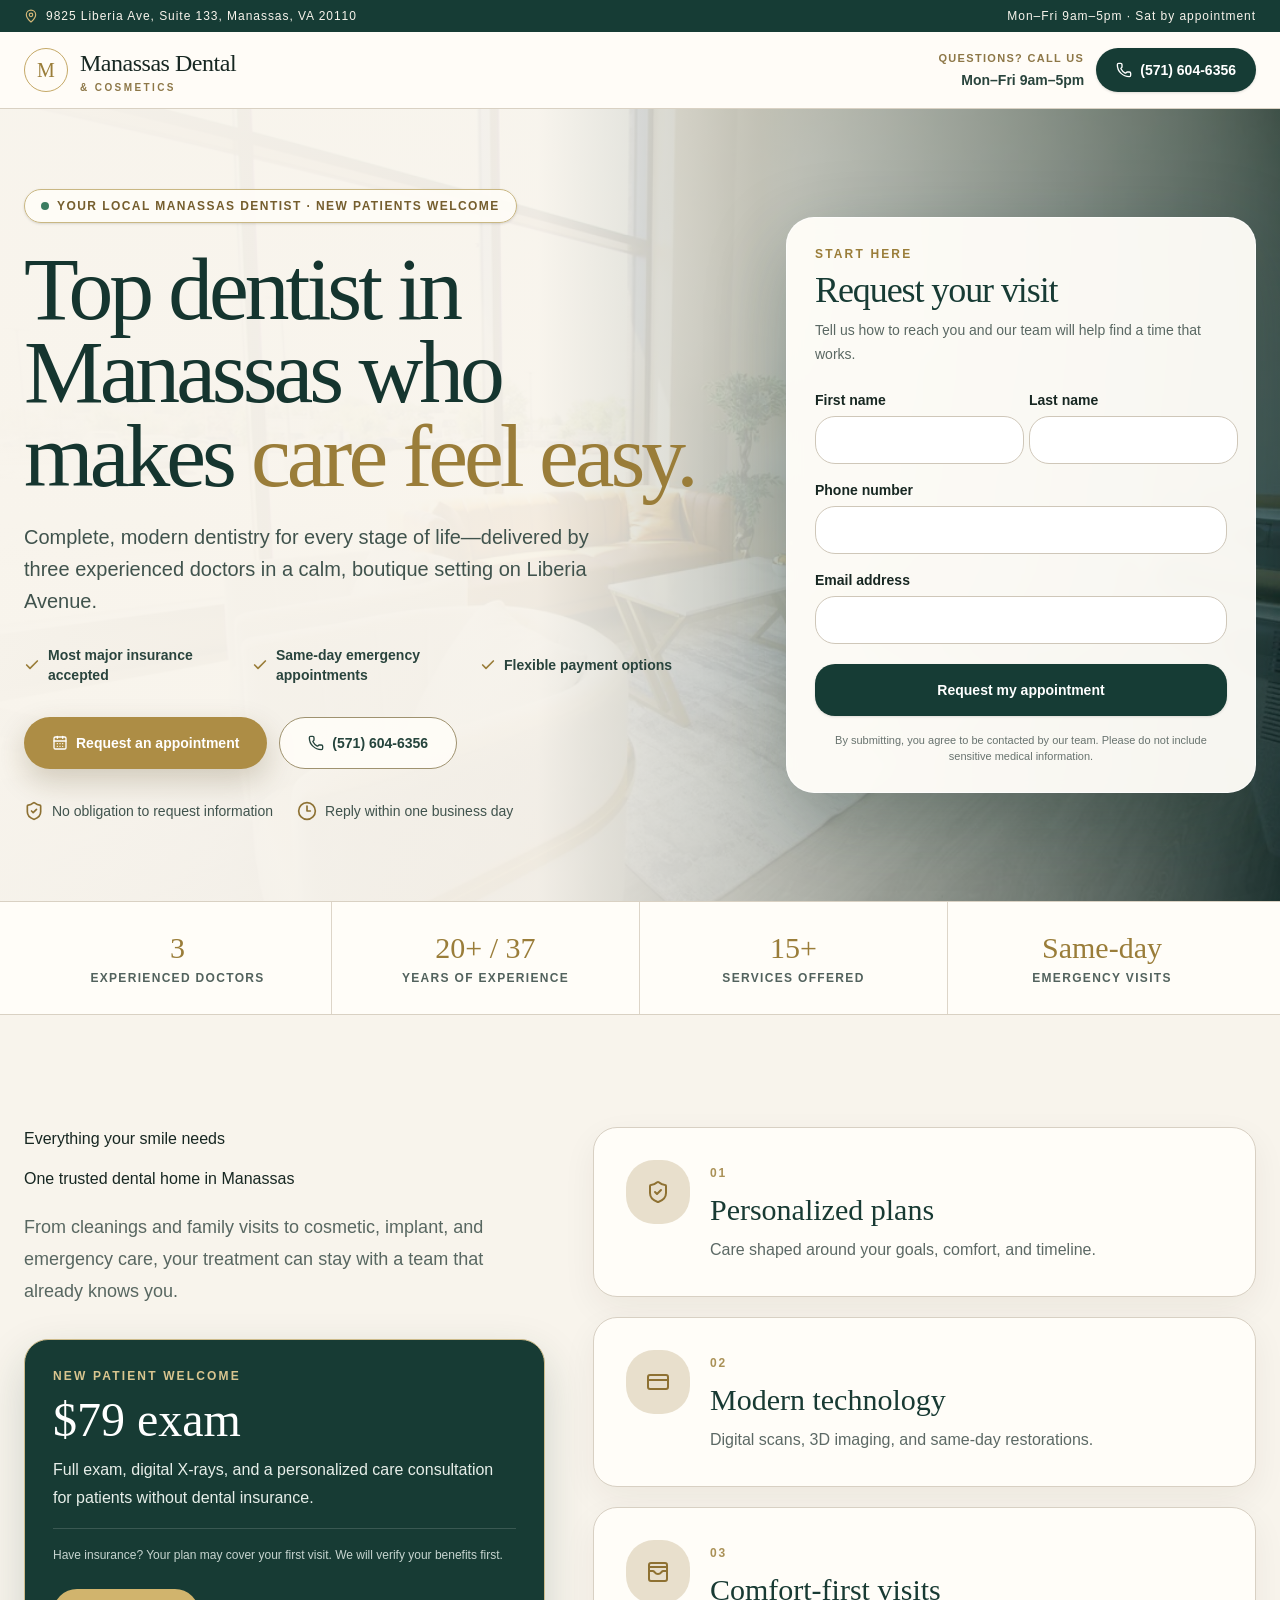
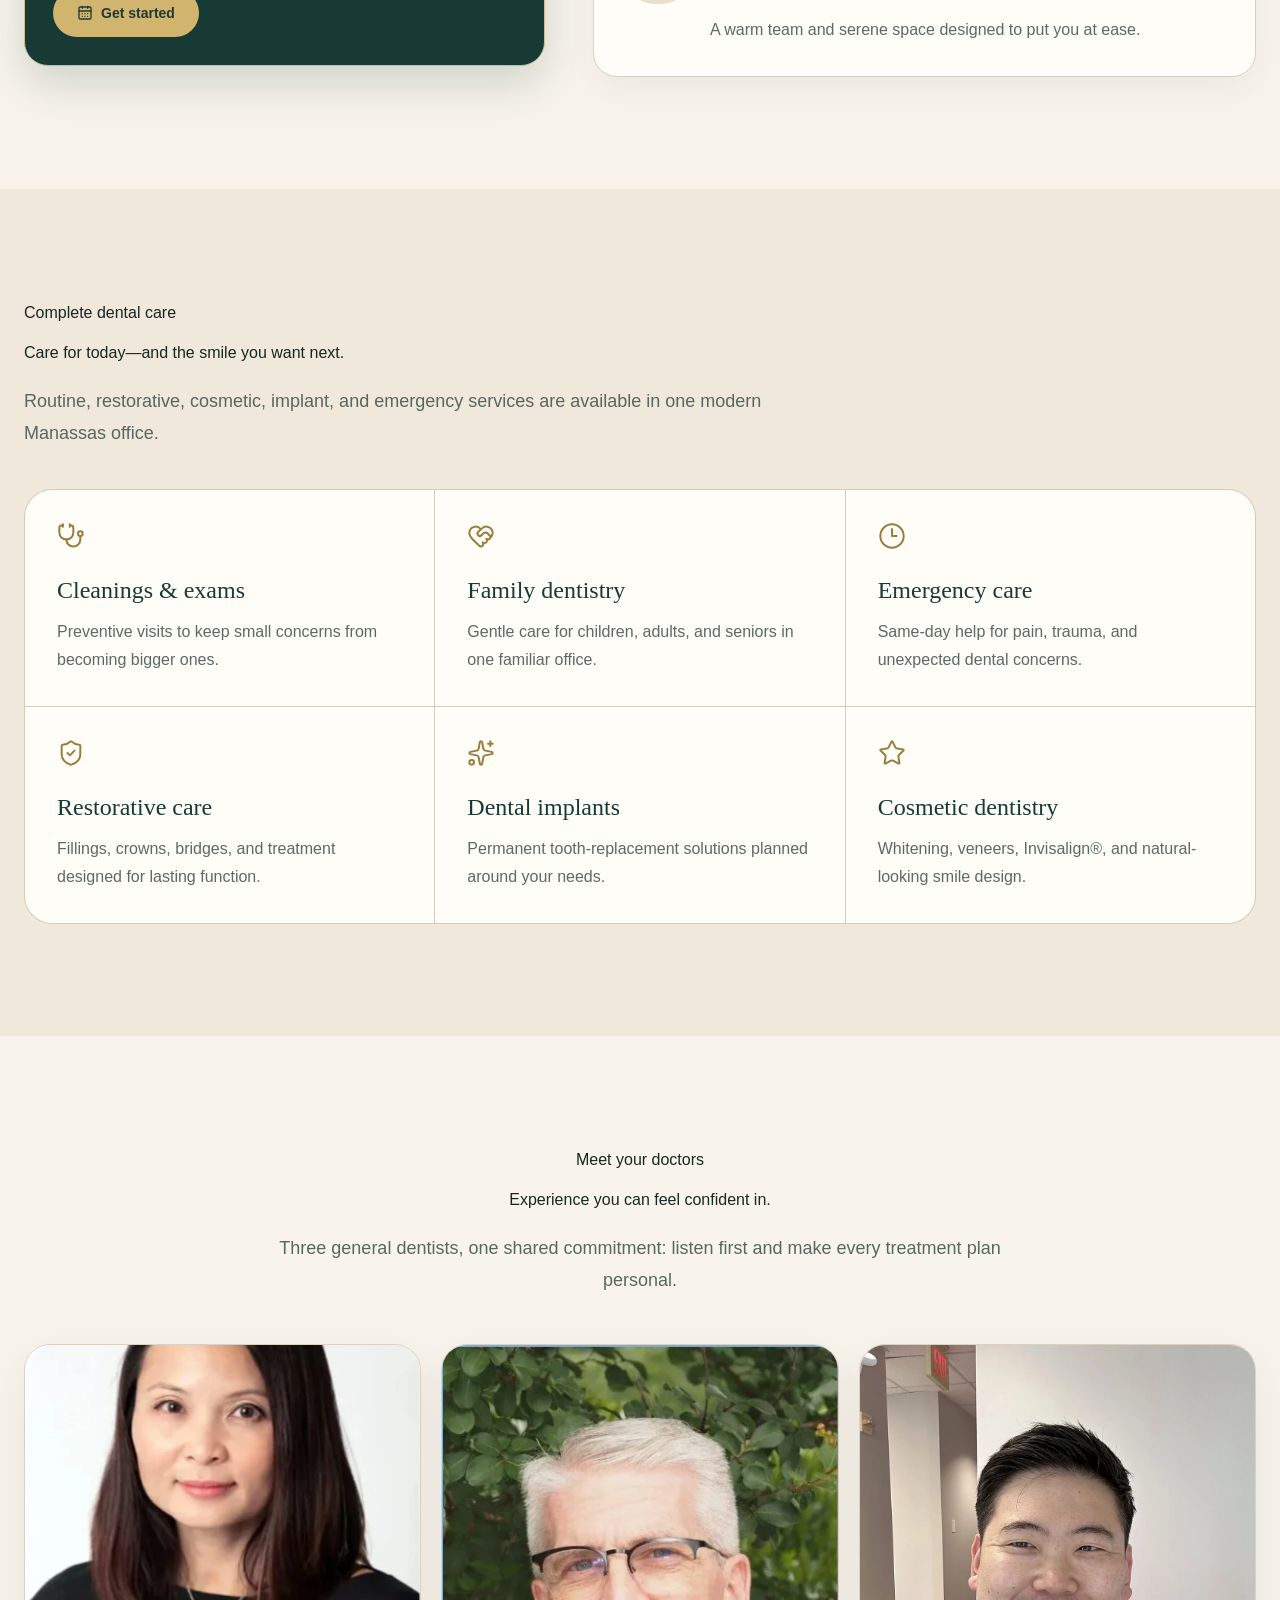
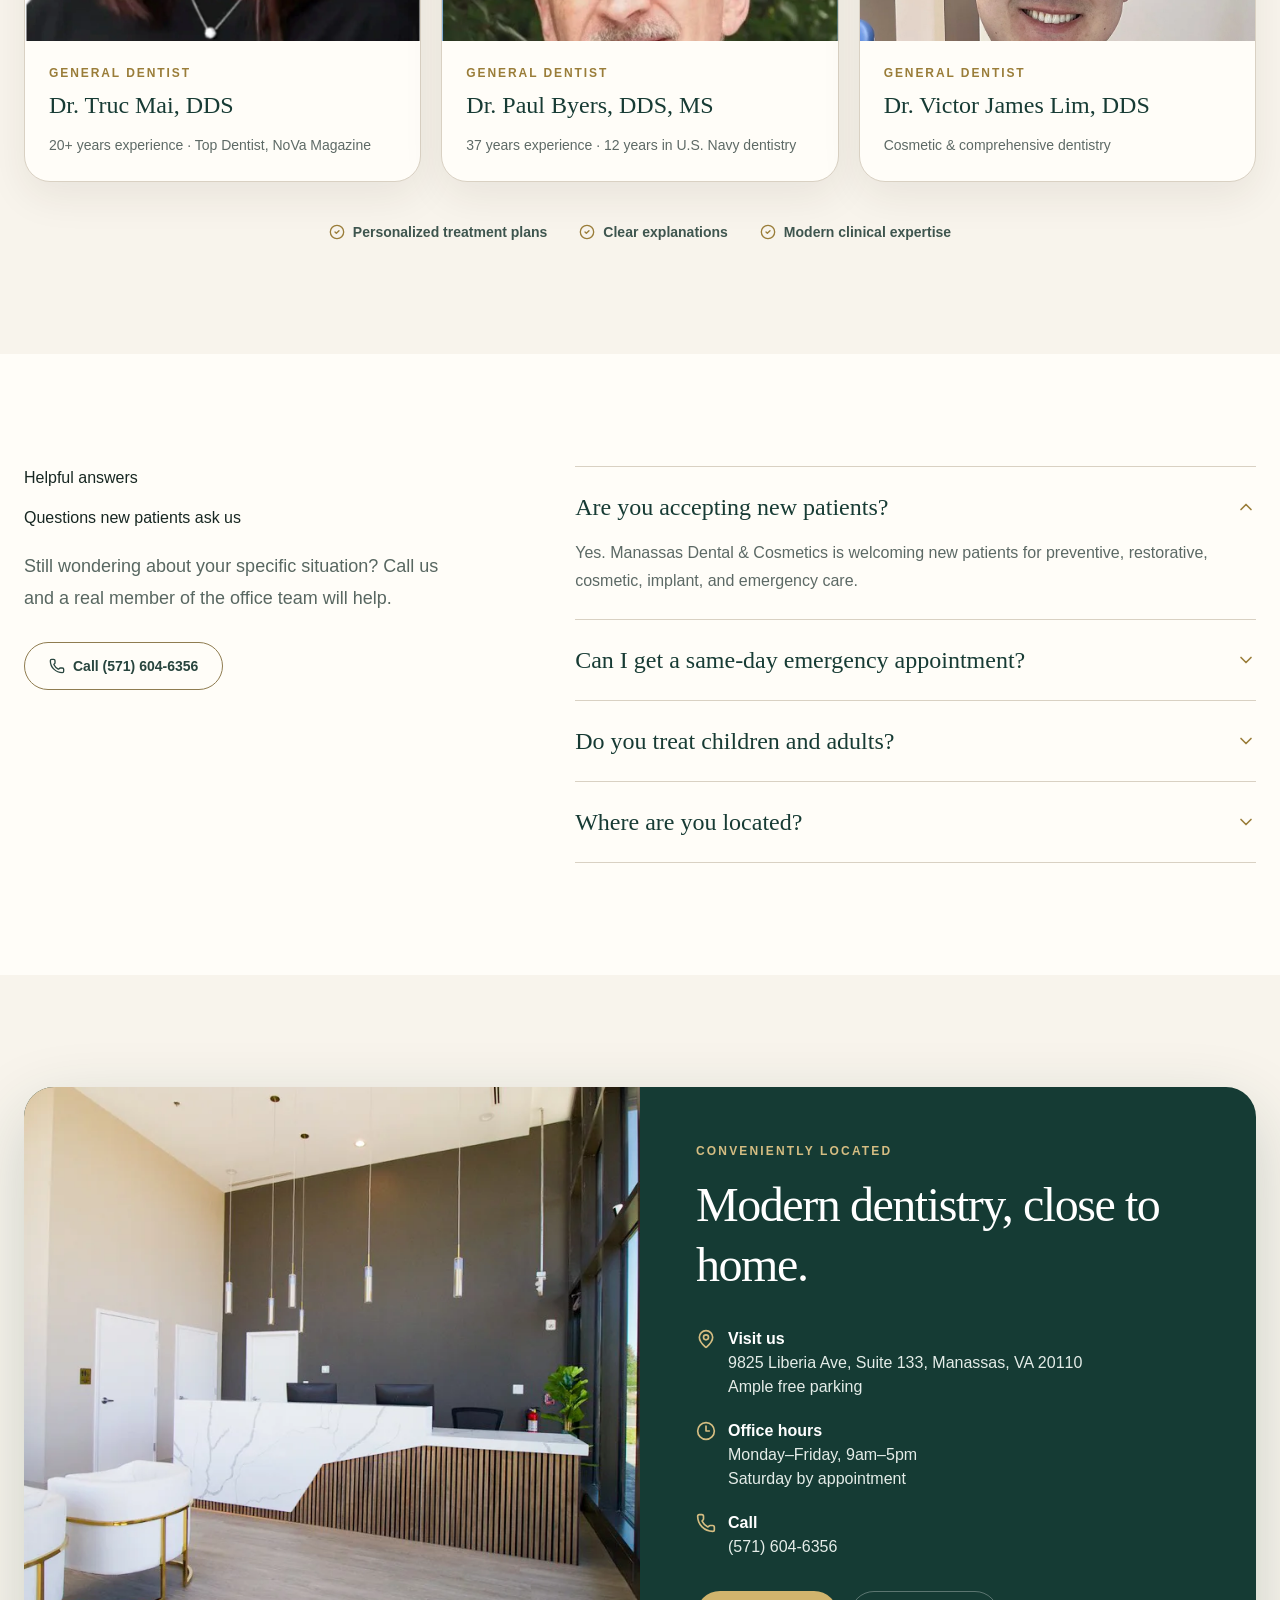
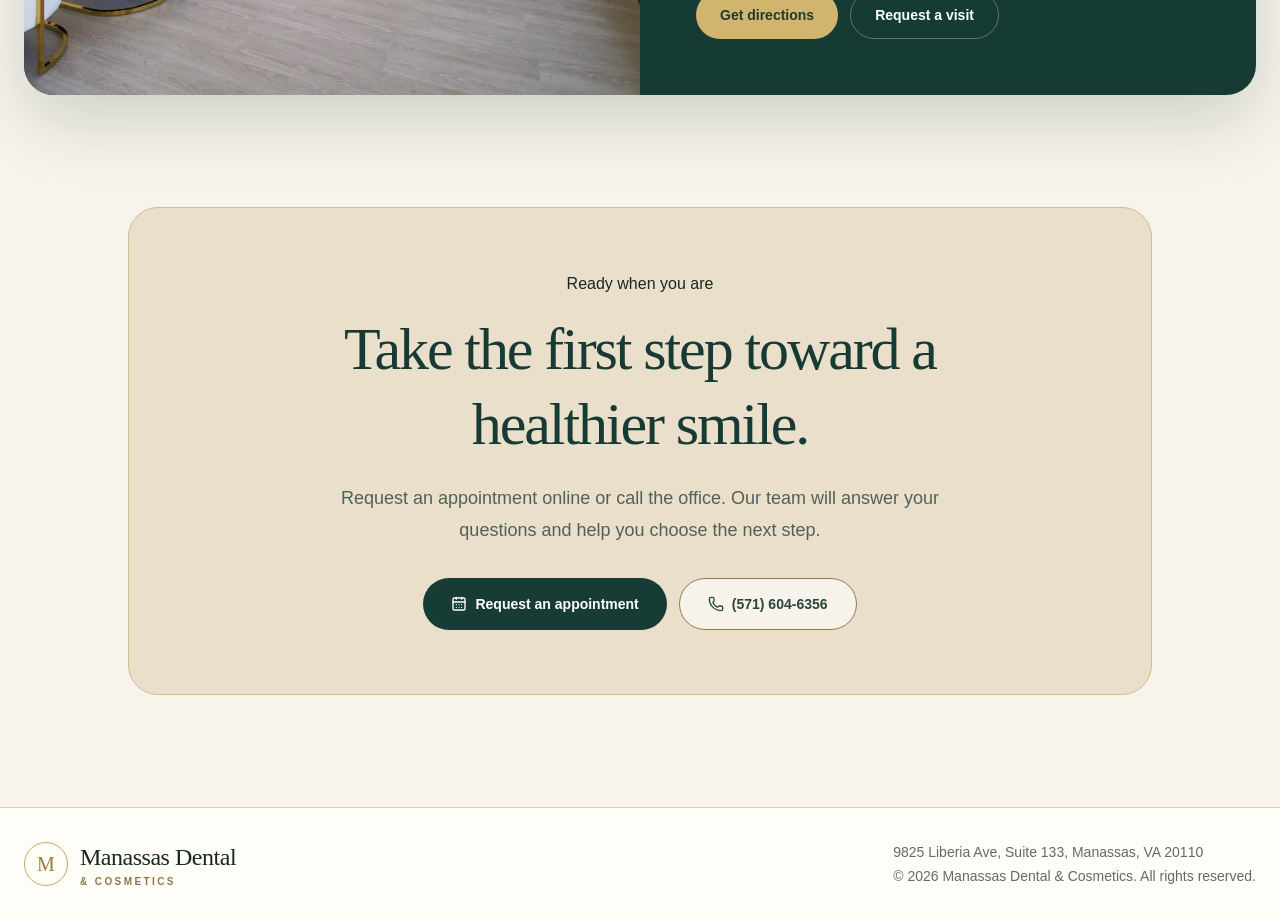
==== index.html @ 91cf7e8a "Deploy 592348b5dddd278d9031547572271f6590207113 592348b5dddd278d9031547572271f6590207113" ====
<!DOCTYPE html><html lang="en"><head><meta charSet="utf-8"/><meta name="viewport" content="width=device-width, initial-scale=1"/><link rel="preload" href="/images/waiting-area.webp" as="image"/><link rel="preload" href="/images/dr-mai.webp" as="image"/><link rel="preload" href="/images/dr-byers.webp" as="image"/><link rel="preload" href="/images/dr-lim.webp" as="image"/><link rel="preload" href="/images/reception-main.webp" as="image"/><link rel="stylesheet" href="/_next/static/css/index.DUYku6qP.css" data-rsc-css-href="/_next/static/css/index.DUYku6qP.css" data-precedence="vite-rsc/importer-resources"/><link rel="modulepreload" fetchPriority="low" href="/_next/static/chunks/index-BT9Ezd5X.js"/><script src="/_next/static/chunks/rolldown-runtime-C60lm6uB.js" type="module" async=""></script><script src="/_next/static/chunks/framework-D_rUT4EX.js" type="module" async=""></script><link rel="modulepreload" href="/_next/static/chunks/layout-segment-context-DCVhM_Ft.js" crossorigin=""/><link rel="modulepreload" href="/_next/static/chunks/Icon-BFIcK819.js" crossorigin=""/><title>Dentist in Manassas, VA | Manassas Dental &amp; Cosmetics</title><meta name="description" content="Modern, gentle dentistry in Manassas, VA. New patients welcome, most insurance accepted, and flexible payment options available."/><meta property="og:title" content="Dentist in Manassas, VA | Manassas Dental &amp; Cosmetics"/><meta property="og:description" content="Modern, gentle dental care for the whole family on Liberia Avenue in Manassas."/><meta property="og:url" content="https://dentistofmanassas.com"/><meta property="og:site_name" content="Manassas Dental &amp; Cosmetics"/><meta property="og:type" content="website"/><meta property="og:image" content="https://dentistofmanassas.com/og.jpg"/><meta property="og:image:width" content="1200"/><meta property="og:image:height" content="630"/><meta property="og:image:alt" content="Manassas Dental &amp; Cosmetics — Dentist in Manassas, VA"/><meta name="twitter:card" content="summary_large_image"/><meta name="twitter:title" content="Dentist in Manassas, VA | Manassas Dental &amp; Cosmetics"/><meta name="twitter:description" content="Modern, gentle dental care for the whole family on Liberia Avenue in Manassas."/><meta name="twitter:image" content="https://dentistofmanassas.com/og.jpg"/><script>Object.assign(((self[Symbol.for("vinext.navigationRuntime")]??={bootstrap:{routeManifest:null},functions:{}}).bootstrap.rsc??={rsc:[]}),{params:{},nav:{"pathname":"/","searchParams":[]}})</script><link rel="modulepreload" href="/_next/static/chunks/index-BT9Ezd5X.js" />
</head><body><main class="min-h-screen overflow-hidden bg-[#f8f4ec] pb-20 text-[#172722] md:pb-0"><div class="hidden bg-[#163c35] py-2 text-[#f8f4ec] md:block"><div class="mx-auto flex max-w-7xl items-center justify-between px-6 text-xs tracking-[0.08em]"><span class="flex items-center gap-2"><svg xmlns="http://www.w3.org/2000/svg" width="24" height="24" viewBox="0 0 24 24" fill="none" stroke="currentColor" stroke-width="2" stroke-linecap="round" stroke-linejoin="round" class="lucide lucide-map-pin size-3.5 text-[#d5b878]" aria-hidden="true"><path d="M20 10c0 4.993-5.539 10.193-7.399 11.799a1 1 0 0 1-1.202 0C9.539 20.193 4 14.993 4 10a8 8 0 0 1 16 0"></path><circle cx="12" cy="10" r="3"></circle></svg>9825 Liberia Ave, Suite 133, Manassas, VA 20110</span><span>Mon–Fri 9am–5pm · Sat by appointment</span></div></div><header class="border-b border-[#d9d1c3] bg-[#fffdf8]/95"><div class="mx-auto flex h-[76px] max-w-7xl items-center justify-between px-5 sm:px-6"><a href="#top" aria-label="Manassas Dental and Cosmetics home"><span class="flex items-center gap-3"><span class="grid size-11 place-items-center rounded-full border border-[#c5a967] text-[#9a7d39]"><span class="font-serif text-xl">M</span></span><span class="leading-none"><strong class="block font-serif text-xl font-medium tracking-[-0.02em] sm:text-2xl">Manassas Dental</strong><span class="mt-1 block text-[10px] font-semibold uppercase tracking-[0.24em] text-[#8d7747]">&amp; Cosmetics</span></span></span></a><div class="flex items-center gap-3"><span class="hidden text-right lg:block"><span class="block text-[11px] font-semibold uppercase tracking-[0.12em] text-[#8d7747]">Questions? Call us</span><span class="mt-1 block text-sm font-bold text-[#29443d]">Mon–Fri 9am–5pm</span></span><a href="tel:5716046356" class="inline-flex min-h-11 items-center gap-2 rounded-full bg-[#163c35] px-4 text-sm font-semibold text-white shadow-sm transition hover:bg-[#0d2d27] sm:px-5"><svg xmlns="http://www.w3.org/2000/svg" width="24" height="24" viewBox="0 0 24 24" fill="none" stroke="currentColor" stroke-width="2" stroke-linecap="round" stroke-linejoin="round" class="lucide lucide-phone size-4" aria-hidden="true"><path d="M13.832 16.568a1 1 0 0 0 1.213-.303l.355-.465A2 2 0 0 1 17 15h3a2 2 0 0 1 2 2v3a2 2 0 0 1-2 2A18 18 0 0 1 2 4a2 2 0 0 1 2-2h3a2 2 0 0 1 2 2v3a2 2 0 0 1-.8 1.6l-.468.351a1 1 0 0 0-.292 1.233 14 14 0 0 0 6.392 6.384"></path></svg><span class="hidden sm:inline">(571) 604-6356</span><span class="sm:hidden">Call now</span></a></div></div></header><section id="top" class="relative isolate overflow-hidden"><img src="/images/waiting-area.webp" alt="Bright, comfortable waiting area at Manassas Dental &amp; Cosmetics" class="absolute inset-0 -z-20 h-full w-full object-cover object-center"/><div class="absolute inset-0 -z-10 bg-[linear-gradient(90deg,rgba(248,244,236,0.99)_0%,rgba(248,244,236,0.95)_42%,rgba(18,47,41,0.62)_100%)]"></div><div class="mx-auto grid max-w-7xl gap-10 px-5 py-12 sm:px-6 sm:py-16 lg:grid-cols-[1.16fr_0.84fr] lg:items-center lg:py-20"><div class="max-w-2xl"><div class="mb-6 inline-flex items-center gap-2 rounded-full border border-[#c9b783] bg-[#fffdf8]/90 px-4 py-2 text-xs font-bold uppercase tracking-[0.12em] text-[#755e2e] shadow-sm"><span class="size-2 rounded-full bg-[#3b7c60]"></span>Your local Manassas dentist · New patients welcome</div><h1 class="max-w-[800px] font-serif text-[clamp(3rem,7vw,5.65rem)] font-medium leading-[0.93] tracking-[-0.045em] text-[#15352f]">Top dentist in Manassas who makes<!-- --> <span class="text-[#9a7d39]">care feel easy.</span></h1><p class="mt-6 max-w-xl text-lg leading-8 text-[#40534d] sm:text-xl">Complete, modern dentistry for every stage of life—delivered by three experienced doctors in a calm, boutique setting on Liberia Avenue.</p><div class="mt-7 grid gap-3 text-sm font-semibold text-[#29443d] sm:grid-cols-3"><span class="flex items-center gap-2"><svg xmlns="http://www.w3.org/2000/svg" width="24" height="24" viewBox="0 0 24 24" fill="none" stroke="currentColor" stroke-width="2.5" stroke-linecap="round" stroke-linejoin="round" class="lucide lucide-check size-4 shrink-0 text-[#9a7d39]" aria-hidden="true"><path d="M20 6 9 17l-5-5"></path></svg>Most major insurance accepted</span><span class="flex items-center gap-2"><svg xmlns="http://www.w3.org/2000/svg" width="24" height="24" viewBox="0 0 24 24" fill="none" stroke="currentColor" stroke-width="2.5" stroke-linecap="round" stroke-linejoin="round" class="lucide lucide-check size-4 shrink-0 text-[#9a7d39]" aria-hidden="true"><path d="M20 6 9 17l-5-5"></path></svg>Same-day emergency appointments</span><span class="flex items-center gap-2"><svg xmlns="http://www.w3.org/2000/svg" width="24" height="24" viewBox="0 0 24 24" fill="none" stroke="currentColor" stroke-width="2.5" stroke-linecap="round" stroke-linejoin="round" class="lucide lucide-check size-4 shrink-0 text-[#9a7d39]" aria-hidden="true"><path d="M20 6 9 17l-5-5"></path></svg>Flexible payment options</span></div><div class="mt-8 flex flex-col gap-3 sm:flex-row"><a href="#appointment" class="inline-flex min-h-13 items-center justify-center gap-2 rounded-full bg-[#ad8d45] px-7 text-sm font-bold text-white shadow-[0_12px_30px_rgba(79,57,13,0.22)] transition hover:bg-[#967738]"><svg xmlns="http://www.w3.org/2000/svg" width="24" height="24" viewBox="0 0 24 24" fill="none" stroke="currentColor" stroke-width="2" stroke-linecap="round" stroke-linejoin="round" class="lucide lucide-calendar-days size-4" aria-hidden="true"><path d="M8 2v3"></path><path d="M16 2v3"></path><rect x="3" y="3" width="18" height="18" rx="2"></rect><path d="M3 9h18"></path><path d="M8 13h.01"></path><path d="M12 13h.01"></path><path d="M16 13h.01"></path><path d="M8 17h.01"></path><path d="M12 17h.01"></path><path d="M16 17h.01"></path></svg>Request an appointment</a><a href="tel:5716046356" class="inline-flex min-h-13 items-center justify-center gap-2 rounded-full border border-[#9f926f] bg-[#fffdf8]/90 px-7 text-sm font-bold text-[#25443c] transition hover:bg-white"><svg xmlns="http://www.w3.org/2000/svg" width="24" height="24" viewBox="0 0 24 24" fill="none" stroke="currentColor" stroke-width="2" stroke-linecap="round" stroke-linejoin="round" class="lucide lucide-phone size-4" aria-hidden="true"><path d="M13.832 16.568a1 1 0 0 0 1.213-.303l.355-.465A2 2 0 0 1 17 15h3a2 2 0 0 1 2 2v3a2 2 0 0 1-2 2A18 18 0 0 1 2 4a2 2 0 0 1 2-2h3a2 2 0 0 1 2 2v3a2 2 0 0 1-.8 1.6l-.468.351a1 1 0 0 0-.292 1.233 14 14 0 0 0 6.392 6.384"></path></svg>(571) 604-6356</a></div><div class="mt-8 flex flex-wrap items-center gap-x-6 gap-y-3 text-sm text-[#40534d]"><span class="flex items-center gap-2"><svg xmlns="http://www.w3.org/2000/svg" width="24" height="24" viewBox="0 0 24 24" fill="none" stroke="currentColor" stroke-width="2" stroke-linecap="round" stroke-linejoin="round" class="lucide lucide-shield-check size-5 text-[#8d7133]" aria-hidden="true"><path d="M20 13c0 5-3.5 7.5-7.66 8.95a1 1 0 0 1-.67-.01C7.5 20.5 4 18 4 13V6a1 1 0 0 1 1-1c2 0 4.5-1.2 6.24-2.72a1.17 1.17 0 0 1 1.52 0C14.51 3.81 17 5 19 5a1 1 0 0 1 1 1z"></path><path d="m9 12 2 2 4-4"></path></svg>No obligation to request information</span><span class="flex items-center gap-2"><svg xmlns="http://www.w3.org/2000/svg" width="24" height="24" viewBox="0 0 24 24" fill="none" stroke="currentColor" stroke-width="2" stroke-linecap="round" stroke-linejoin="round" class="lucide lucide-clock3 lucide-clock-3 size-5 text-[#8d7133]" aria-hidden="true"><circle cx="12" cy="12" r="10"></circle><path d="M12 6v6h4"></path></svg>Reply within one business day</span></div></div><aside id="appointment" class="scroll-mt-6 rounded-[28px] border border-white/70 bg-[#fffdf8]/96 p-5 shadow-[0_26px_80px_rgba(15,42,35,0.28)] backdrop-blur sm:p-7 lg:ml-auto lg:max-w-[470px]"><p class="text-xs font-bold uppercase tracking-[0.18em] text-[#9a7d39]">Start here</p><h2 class="mt-2 font-serif text-4xl font-medium tracking-[-0.03em] text-[#173b34]">Request your visit</h2><p class="mt-2 text-sm leading-6 text-[#5a6863]">Tell us how to reach you and our team will help find a time that works.</p><form class="mt-6 grid gap-4" action="https://www.manassasdentalandcosmetics.com/submit.php" method="POST"><input type="hidden" name="source" value="Google Ads – General Dentist"/><input type="text" class="hidden" tabindex="-1" autoComplete="off" aria-hidden="true" name="company"/><div class="grid gap-4 sm:grid-cols-2"><label class="grid gap-1.5 text-sm font-semibold">First name<input required="" autoComplete="given-name" class="h-12 rounded-xl border border-[#cfc7b9] bg-white px-4 font-normal outline-none transition focus:border-[#8f7335] focus:ring-4 focus:ring-[#d7c18d]/25" name="fname"/></label><label class="grid gap-1.5 text-sm font-semibold">Last name<input required="" autoComplete="family-name" class="h-12 rounded-xl border border-[#cfc7b9] bg-white px-4 font-normal outline-none transition focus:border-[#8f7335] focus:ring-4 focus:ring-[#d7c18d]/25" name="lname"/></label></div><label class="grid gap-1.5 text-sm font-semibold">Phone number<input type="tel" required="" autoComplete="tel" inputMode="tel" class="h-12 rounded-xl border border-[#cfc7b9] bg-white px-4 font-normal outline-none transition focus:border-[#8f7335] focus:ring-4 focus:ring-[#d7c18d]/25" name="phone"/></label><label class="grid gap-1.5 text-sm font-semibold">Email address<input type="email" required="" autoComplete="email" class="h-12 rounded-xl border border-[#cfc7b9] bg-white px-4 font-normal outline-none transition focus:border-[#8f7335] focus:ring-4 focus:ring-[#d7c18d]/25" name="email"/></label><input type="hidden" name="preferred" value="Please call to schedule"/><input type="hidden" name="service" value="New Patient Exam"/><input type="hidden" name="patient_type" value="New Patient"/><textarea name="msg" class="hidden">General dentist landing page inquiry</textarea><button type="submit" class="mt-1 inline-flex min-h-13 items-center justify-center rounded-xl bg-[#163c35] px-6 text-sm font-bold text-white shadow-sm transition hover:bg-[#0d2d27] focus-visible:outline-none focus-visible:ring-4 focus-visible:ring-[#163c35]/25">Request my appointment</button><p class="text-center text-[11px] leading-4 text-[#68736f]">By submitting, you agree to be contacted by our team. Please do not include sensitive medical information.</p></form></aside></div></section><section aria-label="Practice highlights" class="border-y border-[#d9d1c3] bg-[#fffdf8]"><div class="mx-auto grid max-w-7xl grid-cols-2 divide-x divide-y divide-[#ddd5c8] px-5 md:grid-cols-4 md:divide-y-0 lg:px-6"><div class="px-4 py-7 text-center"><strong class="block font-serif text-3xl font-medium text-[#9a7d39]">3</strong><span class="mt-1 block text-xs font-bold uppercase tracking-[0.11em] text-[#52625d]">Experienced doctors</span></div><div class="px-4 py-7 text-center"><strong class="block font-serif text-3xl font-medium text-[#9a7d39]">20+ / 37</strong><span class="mt-1 block text-xs font-bold uppercase tracking-[0.11em] text-[#52625d]">Years of experience</span></div><div class="px-4 py-7 text-center"><strong class="block font-serif text-3xl font-medium text-[#9a7d39]">15+</strong><span class="mt-1 block text-xs font-bold uppercase tracking-[0.11em] text-[#52625d]">Services offered</span></div><div class="px-4 py-7 text-center"><strong class="block font-serif text-3xl font-medium text-[#9a7d39]">Same-day</strong><span class="mt-1 block text-xs font-bold uppercase tracking-[0.11em] text-[#52625d]">Emergency visits</span></div></div></section><section class="px-5 py-20 sm:px-6 sm:py-28"><div class="mx-auto grid max-w-7xl gap-12 lg:grid-cols-[0.88fr_1.12fr] lg:items-start"><div class="lg:sticky lg:top-8"><p class="section-eyebrow">Everything your smile needs</p><h2 class="section-title mt-4">One trusted dental home in Manassas</h2><p class="mt-5 max-w-xl text-lg leading-8 text-[#586761]">From cleanings and family visits to cosmetic, implant, and emergency care, your treatment can stay with a team that already knows you.</p><div class="mt-8 rounded-[24px] border border-[#cdbb8b] bg-[#173b34] p-6 text-white shadow-[0_18px_45px_rgba(23,59,52,0.18)] sm:p-7"><p class="text-xs font-bold uppercase tracking-[0.18em] text-[#d9c58f]">New patient welcome</p><p class="mt-3 font-serif text-4xl font-medium text-white sm:text-5xl">$79 exam</p><p class="mt-3 leading-7 text-[#e7eee9]">Full exam, digital X-rays, and a personalized care consultation for patients without dental insurance.</p><p class="mt-4 border-t border-white/15 pt-4 text-xs leading-5 text-[#c6d4cf]">Have insurance? Your plan may cover your first visit. We will verify your benefits first.</p><a href="#appointment" class="mt-6 inline-flex min-h-12 items-center justify-center gap-2 rounded-full bg-[#d1b46d] px-6 text-sm font-bold text-[#203a33] transition hover:bg-[#e0c784]"><svg xmlns="http://www.w3.org/2000/svg" width="24" height="24" viewBox="0 0 24 24" fill="none" stroke="currentColor" stroke-width="2" stroke-linecap="round" stroke-linejoin="round" class="lucide lucide-calendar-days size-4" aria-hidden="true"><path d="M8 2v3"></path><path d="M16 2v3"></path><rect x="3" y="3" width="18" height="18" rx="2"></rect><path d="M3 9h18"></path><path d="M8 13h.01"></path><path d="M12 13h.01"></path><path d="M16 13h.01"></path><path d="M8 17h.01"></path><path d="M12 17h.01"></path><path d="M16 17h.01"></path></svg>Get started</a></div></div><div class="grid gap-5"><article class="group grid gap-5 rounded-[24px] border border-[#d8d0c3] bg-[#fffdf8] p-6 shadow-[0_12px_34px_rgba(47,39,24,0.06)] transition hover:-translate-y-1 hover:shadow-[0_18px_44px_rgba(47,39,24,0.1)] sm:grid-cols-[64px_1fr] sm:p-8"><span class="grid size-16 place-items-center rounded-2xl bg-[#e8dfcc] text-[#8e7132]"><svg xmlns="http://www.w3.org/2000/svg" width="24" height="24" viewBox="0 0 24 24" fill="none" stroke="currentColor" stroke-width="2" stroke-linecap="round" stroke-linejoin="round" class="lucide lucide-shield-check size-6" aria-hidden="true"><path d="M20 13c0 5-3.5 7.5-7.66 8.95a1 1 0 0 1-.67-.01C7.5 20.5 4 18 4 13V6a1 1 0 0 1 1-1c2 0 4.5-1.2 6.24-2.72a1.17 1.17 0 0 1 1.52 0C14.51 3.81 17 5 19 5a1 1 0 0 1 1 1z"></path><path d="m9 12 2 2 4-4"></path></svg></span><div><span class="text-xs font-bold uppercase tracking-[0.16em] text-[#aa9157]">0<!-- -->1</span><h3 class="mt-2 font-serif text-3xl font-medium text-[#183a33]">Personalized plans</h3><p class="mt-2 leading-7 text-[#5c6965]">Care shaped around your goals, comfort, and timeline.</p></div></article><article class="group grid gap-5 rounded-[24px] border border-[#d8d0c3] bg-[#fffdf8] p-6 shadow-[0_12px_34px_rgba(47,39,24,0.06)] transition hover:-translate-y-1 hover:shadow-[0_18px_44px_rgba(47,39,24,0.1)] sm:grid-cols-[64px_1fr] sm:p-8"><span class="grid size-16 place-items-center rounded-2xl bg-[#e8dfcc] text-[#8e7132]"><svg xmlns="http://www.w3.org/2000/svg" width="24" height="24" viewBox="0 0 24 24" fill="none" stroke="currentColor" stroke-width="2" stroke-linecap="round" stroke-linejoin="round" class="lucide lucide-credit-card size-6" aria-hidden="true"><rect width="20" height="14" x="2" y="5" rx="2"></rect><line x1="2" x2="22" y1="10" y2="10"></line></svg></span><div><span class="text-xs font-bold uppercase tracking-[0.16em] text-[#aa9157]">0<!-- -->2</span><h3 class="mt-2 font-serif text-3xl font-medium text-[#183a33]">Modern technology</h3><p class="mt-2 leading-7 text-[#5c6965]">Digital scans, 3D imaging, and same-day restorations.</p></div></article><article class="group grid gap-5 rounded-[24px] border border-[#d8d0c3] bg-[#fffdf8] p-6 shadow-[0_12px_34px_rgba(47,39,24,0.06)] transition hover:-translate-y-1 hover:shadow-[0_18px_44px_rgba(47,39,24,0.1)] sm:grid-cols-[64px_1fr] sm:p-8"><span class="grid size-16 place-items-center rounded-2xl bg-[#e8dfcc] text-[#8e7132]"><svg xmlns="http://www.w3.org/2000/svg" width="24" height="24" viewBox="0 0 24 24" fill="none" stroke="currentColor" stroke-width="2" stroke-linecap="round" stroke-linejoin="round" class="lucide lucide-wallet-cards size-6" aria-hidden="true"><path d="M3 11h3.75a2 2 0 0 1 1.6.8l.45.6a4 4 0 0 0 6.4 0l.45-.6a2 2 0 0 1 1.6-.8H21"></path><path d="M3 7h18"></path><rect x="3" y="3" width="18" height="18" rx="2"></rect></svg></span><div><span class="text-xs font-bold uppercase tracking-[0.16em] text-[#aa9157]">0<!-- -->3</span><h3 class="mt-2 font-serif text-3xl font-medium text-[#183a33]">Comfort-first visits</h3><p class="mt-2 leading-7 text-[#5c6965]">A warm team and serene space designed to put you at ease.</p></div></article></div></div></section><section class="bg-[#efe8db] px-5 py-20 sm:px-6 sm:py-28"><div class="mx-auto max-w-7xl"><div class="max-w-3xl"><p class="section-eyebrow">Complete dental care</p><h2 class="section-title mt-4">Care for today—and the smile you want next.</h2><p class="mt-5 text-lg leading-8 text-[#586761]">Routine, restorative, cosmetic, implant, and emergency services are available in one modern Manassas office.</p></div><div class="mt-10 grid gap-px overflow-hidden rounded-[28px] border border-[#d4cbbb] bg-[#d4cbbb] sm:grid-cols-2 lg:grid-cols-3"><article class="bg-[#fffdf8] p-7 sm:p-8"><svg xmlns="http://www.w3.org/2000/svg" width="24" height="24" viewBox="0 0 24 24" fill="none" stroke="currentColor" stroke-width="1.7" stroke-linecap="round" stroke-linejoin="round" class="lucide lucide-stethoscope size-7 text-[#9a7d39]" aria-hidden="true"><path d="M11 2v2"></path><path d="M5 2v2"></path><path d="M5 3H4a2 2 0 0 0-2 2v4a6 6 0 0 0 12 0V5a2 2 0 0 0-2-2h-1"></path><path d="M8 15a6 6 0 0 0 12 0v-3"></path><circle cx="20" cy="10" r="2"></circle></svg><h3 class="mt-6 font-serif text-2xl font-medium text-[#173b34]">Cleanings &amp; exams</h3><p class="mt-3 leading-7 text-[#5c6965]">Preventive visits to keep small concerns from becoming bigger ones.</p></article><article class="bg-[#fffdf8] p-7 sm:p-8"><svg xmlns="http://www.w3.org/2000/svg" width="24" height="24" viewBox="0 0 24 24" fill="none" stroke="currentColor" stroke-width="1.7" stroke-linecap="round" stroke-linejoin="round" class="lucide lucide-heart-handshake size-7 text-[#9a7d39]" aria-hidden="true"><path d="M19.414 14.414C21 12.828 22 11.5 22 9.5a5.5 5.5 0 0 0-9.591-3.676.6.6 0 0 1-.818.001A5.5 5.5 0 0 0 2 9.5c0 2.3 1.5 4 3 5.5l5.535 5.362a2 2 0 0 0 2.879.052 2.12 2.12 0 0 0-.004-3 2.124 2.124 0 1 0 3-3 2.124 2.124 0 0 0 3.004 0 2 2 0 0 0 0-2.828l-1.881-1.882a2.41 2.41 0 0 0-3.409 0l-1.71 1.71a2 2 0 0 1-2.828 0 2 2 0 0 1 0-2.828l2.823-2.762"></path></svg><h3 class="mt-6 font-serif text-2xl font-medium text-[#173b34]">Family dentistry</h3><p class="mt-3 leading-7 text-[#5c6965]">Gentle care for children, adults, and seniors in one familiar office.</p></article><article class="bg-[#fffdf8] p-7 sm:p-8"><svg xmlns="http://www.w3.org/2000/svg" width="24" height="24" viewBox="0 0 24 24" fill="none" stroke="currentColor" stroke-width="1.7" stroke-linecap="round" stroke-linejoin="round" class="lucide lucide-clock3 lucide-clock-3 size-7 text-[#9a7d39]" aria-hidden="true"><circle cx="12" cy="12" r="10"></circle><path d="M12 6v6h4"></path></svg><h3 class="mt-6 font-serif text-2xl font-medium text-[#173b34]">Emergency care</h3><p class="mt-3 leading-7 text-[#5c6965]">Same-day help for pain, trauma, and unexpected dental concerns.</p></article><article class="bg-[#fffdf8] p-7 sm:p-8"><svg xmlns="http://www.w3.org/2000/svg" width="24" height="24" viewBox="0 0 24 24" fill="none" stroke="currentColor" stroke-width="1.7" stroke-linecap="round" stroke-linejoin="round" class="lucide lucide-shield-check size-7 text-[#9a7d39]" aria-hidden="true"><path d="M20 13c0 5-3.5 7.5-7.66 8.95a1 1 0 0 1-.67-.01C7.5 20.5 4 18 4 13V6a1 1 0 0 1 1-1c2 0 4.5-1.2 6.24-2.72a1.17 1.17 0 0 1 1.52 0C14.51 3.81 17 5 19 5a1 1 0 0 1 1 1z"></path><path d="m9 12 2 2 4-4"></path></svg><h3 class="mt-6 font-serif text-2xl font-medium text-[#173b34]">Restorative care</h3><p class="mt-3 leading-7 text-[#5c6965]">Fillings, crowns, bridges, and treatment designed for lasting function.</p></article><article class="bg-[#fffdf8] p-7 sm:p-8"><svg xmlns="http://www.w3.org/2000/svg" width="24" height="24" viewBox="0 0 24 24" fill="none" stroke="currentColor" stroke-width="1.7" stroke-linecap="round" stroke-linejoin="round" class="lucide lucide-sparkles size-7 text-[#9a7d39]" aria-hidden="true"><path d="M11.017 2.814a1 1 0 0 1 1.966 0l1.051 5.558a2 2 0 0 0 1.594 1.594l5.558 1.051a1 1 0 0 1 0 1.966l-5.558 1.051a2 2 0 0 0-1.594 1.594l-1.051 5.558a1 1 0 0 1-1.966 0l-1.051-5.558a2 2 0 0 0-1.594-1.594l-5.558-1.051a1 1 0 0 1 0-1.966l5.558-1.051a2 2 0 0 0 1.594-1.594z"></path><path d="M20 2v4"></path><path d="M22 4h-4"></path><circle cx="4" cy="20" r="2"></circle></svg><h3 class="mt-6 font-serif text-2xl font-medium text-[#173b34]">Dental implants</h3><p class="mt-3 leading-7 text-[#5c6965]">Permanent tooth-replacement solutions planned around your needs.</p></article><article class="bg-[#fffdf8] p-7 sm:p-8"><svg xmlns="http://www.w3.org/2000/svg" width="24" height="24" viewBox="0 0 24 24" fill="none" stroke="currentColor" stroke-width="1.7" stroke-linecap="round" stroke-linejoin="round" class="lucide lucide-star size-7 text-[#9a7d39]" aria-hidden="true"><path d="M11.525 2.295a.53.53 0 0 1 .95 0l2.31 4.679a2.123 2.123 0 0 0 1.595 1.16l5.166.756a.53.53 0 0 1 .294.904l-3.736 3.638a2.123 2.123 0 0 0-.611 1.878l.882 5.14a.53.53 0 0 1-.771.56l-4.618-2.428a2.122 2.122 0 0 0-1.973 0L6.396 21.01a.53.53 0 0 1-.77-.56l.881-5.139a2.122 2.122 0 0 0-.611-1.879L2.16 9.795a.53.53 0 0 1 .294-.906l5.165-.755a2.122 2.122 0 0 0 1.597-1.16z"></path></svg><h3 class="mt-6 font-serif text-2xl font-medium text-[#173b34]">Cosmetic dentistry</h3><p class="mt-3 leading-7 text-[#5c6965]">Whitening, veneers, Invisalign®, and natural-looking smile design.</p></article></div></div></section><section class="px-5 py-20 sm:px-6 sm:py-28"><div class="mx-auto max-w-7xl"><div class="mx-auto max-w-3xl text-center"><p class="section-eyebrow">Meet your doctors</p><h2 class="section-title mt-4">Experience you can feel confident in.</h2><p class="mt-5 text-lg leading-8 text-[#586761]">Three general dentists, one shared commitment: listen first and make every treatment plan personal.</p></div><div class="mt-12 grid gap-5 md:grid-cols-3"><article class="overflow-hidden rounded-[26px] border border-[#d9d1c3] bg-[#fffdf8] shadow-[0_14px_40px_rgba(47,39,24,0.08)]"><div class="aspect-[4/3] overflow-hidden bg-[#ece8e1]"><img src="/images/dr-mai.webp" alt="Dr. Truc Mai, DDS" class="h-full w-full object-cover object-center transition duration-500 hover:scale-[1.03]"/></div><div class="p-6"><p class="text-xs font-bold uppercase tracking-[0.16em] text-[#9a7d39]">General dentist</p><h3 class="mt-2 font-serif text-2xl font-medium text-[#173b34]">Dr. Truc Mai, DDS</h3><p class="mt-3 text-sm leading-6 text-[#5e6a66]">20+ years experience · Top Dentist, NoVa Magazine</p></div></article><article class="overflow-hidden rounded-[26px] border border-[#d9d1c3] bg-[#fffdf8] shadow-[0_14px_40px_rgba(47,39,24,0.08)]"><div class="aspect-[4/3] overflow-hidden bg-[#ece8e1]"><img src="/images/dr-byers.webp" alt="Dr. Paul Byers, DDS, MS" class="h-full w-full object-cover object-top transition duration-500 hover:scale-[1.03]"/></div><div class="p-6"><p class="text-xs font-bold uppercase tracking-[0.16em] text-[#9a7d39]">General dentist</p><h3 class="mt-2 font-serif text-2xl font-medium text-[#173b34]">Dr. Paul Byers, DDS, MS</h3><p class="mt-3 text-sm leading-6 text-[#5e6a66]">37 years experience · 12 years in U.S. Navy dentistry</p></div></article><article class="overflow-hidden rounded-[26px] border border-[#d9d1c3] bg-[#fffdf8] shadow-[0_14px_40px_rgba(47,39,24,0.08)]"><div class="aspect-[4/3] overflow-hidden bg-[#ece8e1]"><img src="/images/dr-lim.webp" alt="Dr. Victor James Lim, DDS" class="h-full w-full object-cover object-top transition duration-500 hover:scale-[1.03]"/></div><div class="p-6"><p class="text-xs font-bold uppercase tracking-[0.16em] text-[#9a7d39]">General dentist</p><h3 class="mt-2 font-serif text-2xl font-medium text-[#173b34]">Dr. Victor James Lim, DDS</h3><p class="mt-3 text-sm leading-6 text-[#5e6a66]">Cosmetic &amp; comprehensive dentistry</p></div></article></div><div class="mt-10 flex flex-wrap justify-center gap-x-8 gap-y-3 text-sm font-semibold text-[#3e554e]"><span class="flex items-center gap-2"><svg xmlns="http://www.w3.org/2000/svg" width="24" height="24" viewBox="0 0 24 24" fill="none" stroke="currentColor" stroke-width="2" stroke-linecap="round" stroke-linejoin="round" class="lucide lucide-circle-check size-4 text-[#9a7d39]" aria-hidden="true"><circle cx="12" cy="12" r="10"></circle><path d="m9 12 2 2 4-4"></path></svg>Personalized treatment plans</span><span class="flex items-center gap-2"><svg xmlns="http://www.w3.org/2000/svg" width="24" height="24" viewBox="0 0 24 24" fill="none" stroke="currentColor" stroke-width="2" stroke-linecap="round" stroke-linejoin="round" class="lucide lucide-circle-check size-4 text-[#9a7d39]" aria-hidden="true"><circle cx="12" cy="12" r="10"></circle><path d="m9 12 2 2 4-4"></path></svg>Clear explanations</span><span class="flex items-center gap-2"><svg xmlns="http://www.w3.org/2000/svg" width="24" height="24" viewBox="0 0 24 24" fill="none" stroke="currentColor" stroke-width="2" stroke-linecap="round" stroke-linejoin="round" class="lucide lucide-circle-check size-4 text-[#9a7d39]" aria-hidden="true"><circle cx="12" cy="12" r="10"></circle><path d="m9 12 2 2 4-4"></path></svg>Modern clinical expertise</span></div></div></section><section class="bg-[#fffdf8] px-5 py-20 sm:px-6 sm:py-28"><div class="mx-auto grid max-w-7xl gap-12 lg:grid-cols-[0.85fr_1.15fr] lg:items-start"><div><p class="section-eyebrow">Helpful answers</p><h2 class="section-title mt-4">Questions new patients ask us</h2><p class="mt-5 max-w-md text-lg leading-8 text-[#586761]">Still wondering about your specific situation? Call us and a real member of the office team will help.</p><a href="tel:5716046356" class="mt-7 inline-flex min-h-12 items-center justify-center gap-2 rounded-full border border-[#8f7c50] px-6 text-sm font-bold text-[#28453e] transition hover:bg-[#f2ecdf]"><svg xmlns="http://www.w3.org/2000/svg" width="24" height="24" viewBox="0 0 24 24" fill="none" stroke="currentColor" stroke-width="2" stroke-linecap="round" stroke-linejoin="round" class="lucide lucide-phone size-4" aria-hidden="true"><path d="M13.832 16.568a1 1 0 0 0 1.213-.303l.355-.465A2 2 0 0 1 17 15h3a2 2 0 0 1 2 2v3a2 2 0 0 1-2 2A18 18 0 0 1 2 4a2 2 0 0 1 2-2h3a2 2 0 0 1 2 2v3a2 2 0 0 1-.8 1.6l-.468.351a1 1 0 0 0-.292 1.233 14 14 0 0 0 6.392 6.384"></path></svg>Call <!-- -->(571) 604-6356</a></div><div class="divide-y divide-[#d9d1c3] border-y border-[#d9d1c3]"><details class="group py-6" open=""><summary class="flex cursor-pointer list-none items-center justify-between gap-5 font-serif text-xl font-medium text-[#173b34] sm:text-2xl">Are you accepting new patients?<svg xmlns="http://www.w3.org/2000/svg" width="24" height="24" viewBox="0 0 24 24" fill="none" stroke="currentColor" stroke-width="2" stroke-linecap="round" stroke-linejoin="round" class="lucide lucide-chevron-down size-5 shrink-0 text-[#9a7d39] transition group-open:rotate-180" aria-hidden="true"><path d="m6 9 6 6 6-6"></path></svg></summary><p class="max-w-2xl pt-4 leading-7 text-[#5c6965]">Yes. Manassas Dental &amp; Cosmetics is welcoming new patients for preventive, restorative, cosmetic, implant, and emergency care.</p></details><details class="group py-6"><summary class="flex cursor-pointer list-none items-center justify-between gap-5 font-serif text-xl font-medium text-[#173b34] sm:text-2xl">Can I get a same-day emergency appointment?<svg xmlns="http://www.w3.org/2000/svg" width="24" height="24" viewBox="0 0 24 24" fill="none" stroke="currentColor" stroke-width="2" stroke-linecap="round" stroke-linejoin="round" class="lucide lucide-chevron-down size-5 shrink-0 text-[#9a7d39] transition group-open:rotate-180" aria-hidden="true"><path d="m6 9 6 6 6-6"></path></svg></summary><p class="max-w-2xl pt-4 leading-7 text-[#5c6965]">The practice reserves same-day availability for dental pain, trauma, and unexpected concerns. Call the office so the team can guide you.</p></details><details class="group py-6"><summary class="flex cursor-pointer list-none items-center justify-between gap-5 font-serif text-xl font-medium text-[#173b34] sm:text-2xl">Do you treat children and adults?<svg xmlns="http://www.w3.org/2000/svg" width="24" height="24" viewBox="0 0 24 24" fill="none" stroke="currentColor" stroke-width="2" stroke-linecap="round" stroke-linejoin="round" class="lucide lucide-chevron-down size-5 shrink-0 text-[#9a7d39] transition group-open:rotate-180" aria-hidden="true"><path d="m6 9 6 6 6-6"></path></svg></summary><p class="max-w-2xl pt-4 leading-7 text-[#5c6965]">Yes. The team provides gentle, age-appropriate family dentistry for children, adults, and seniors.</p></details><details class="group py-6"><summary class="flex cursor-pointer list-none items-center justify-between gap-5 font-serif text-xl font-medium text-[#173b34] sm:text-2xl">Where are you located?<svg xmlns="http://www.w3.org/2000/svg" width="24" height="24" viewBox="0 0 24 24" fill="none" stroke="currentColor" stroke-width="2" stroke-linecap="round" stroke-linejoin="round" class="lucide lucide-chevron-down size-5 shrink-0 text-[#9a7d39] transition group-open:rotate-180" aria-hidden="true"><path d="m6 9 6 6 6-6"></path></svg></summary><p class="max-w-2xl pt-4 leading-7 text-[#5c6965]">The office is at 9825 Liberia Avenue, Suite 133 in Manassas, with ample free parking and easy access from I-66, Route 234, and Prince William Parkway.</p></details></div></div></section><section class="px-5 py-20 sm:px-6 sm:py-28"><div class="mx-auto grid max-w-7xl overflow-hidden rounded-[30px] bg-[#153b34] text-white shadow-[0_24px_70px_rgba(23,59,52,0.2)] lg:grid-cols-2"><img src="/images/reception-main.webp" alt="Reception area at Manassas Dental &amp; Cosmetics" class="h-full min-h-[360px] w-full object-cover"/><div class="p-7 sm:p-12 lg:p-14"><p class="text-xs font-bold uppercase tracking-[0.18em] text-[#d5bd82]">Conveniently located</p><h2 class="mt-4 font-serif text-4xl font-medium leading-tight tracking-[-0.03em] sm:text-5xl">Modern dentistry, close to home.</h2><ul class="mt-8 grid gap-5 text-[#e4ece8]"><li class="flex gap-3"><svg xmlns="http://www.w3.org/2000/svg" width="24" height="24" viewBox="0 0 24 24" fill="none" stroke="currentColor" stroke-width="2" stroke-linecap="round" stroke-linejoin="round" class="lucide lucide-map-pin mt-0.5 size-5 shrink-0 text-[#d5bd82]" aria-hidden="true"><path d="M20 10c0 4.993-5.539 10.193-7.399 11.799a1 1 0 0 1-1.202 0C9.539 20.193 4 14.993 4 10a8 8 0 0 1 16 0"></path><circle cx="12" cy="10" r="3"></circle></svg><span><strong class="block text-white">Visit us</strong>9825 Liberia Ave, Suite 133, Manassas, VA 20110<br/>Ample free parking</span></li><li class="flex gap-3"><svg xmlns="http://www.w3.org/2000/svg" width="24" height="24" viewBox="0 0 24 24" fill="none" stroke="currentColor" stroke-width="2" stroke-linecap="round" stroke-linejoin="round" class="lucide lucide-clock3 lucide-clock-3 mt-0.5 size-5 shrink-0 text-[#d5bd82]" aria-hidden="true"><circle cx="12" cy="12" r="10"></circle><path d="M12 6v6h4"></path></svg><span><strong class="block text-white">Office hours</strong>Monday–Friday, 9am–5pm<br/>Saturday by appointment</span></li><li class="flex gap-3"><svg xmlns="http://www.w3.org/2000/svg" width="24" height="24" viewBox="0 0 24 24" fill="none" stroke="currentColor" stroke-width="2" stroke-linecap="round" stroke-linejoin="round" class="lucide lucide-phone mt-0.5 size-5 shrink-0 text-[#d5bd82]" aria-hidden="true"><path d="M13.832 16.568a1 1 0 0 0 1.213-.303l.355-.465A2 2 0 0 1 17 15h3a2 2 0 0 1 2 2v3a2 2 0 0 1-2 2A18 18 0 0 1 2 4a2 2 0 0 1 2-2h3a2 2 0 0 1 2 2v3a2 2 0 0 1-.8 1.6l-.468.351a1 1 0 0 0-.292 1.233 14 14 0 0 0 6.392 6.384"></path></svg><span><strong class="block text-white">Call</strong>(571) 604-6356</span></li></ul><div class="mt-8 flex flex-col gap-3 sm:flex-row"><a href="https://www.google.com/maps/dir/?api=1&amp;destination=9825+Liberia+Ave,+Manassas,+VA+20110" target="_blank" rel="noreferrer" class="inline-flex min-h-12 items-center justify-center rounded-full bg-[#d1b46d] px-6 text-sm font-bold text-[#203a33] transition hover:bg-[#e0c784]">Get directions</a><a href="#appointment" class="inline-flex min-h-12 items-center justify-center rounded-full border border-white/30 px-6 text-sm font-bold text-white transition hover:bg-white/10">Request a visit</a></div></div></div></section><section class="px-5 pb-20 sm:px-6 sm:pb-28"><div class="mx-auto max-w-5xl rounded-[30px] border border-[#cfbd8f] bg-[#e9dfca] px-6 py-12 text-center sm:px-12 sm:py-16"><p class="section-eyebrow">Ready when you are</p><h2 class="mx-auto mt-4 max-w-3xl font-serif text-4xl font-medium leading-tight tracking-[-0.035em] text-[#173b34] sm:text-6xl">Take the first step toward a healthier smile.</h2><p class="mx-auto mt-5 max-w-2xl text-lg leading-8 text-[#50615b]">Request an appointment online or call the office. Our team will answer your questions and help you choose the next step.</p><div class="mt-8 flex flex-col justify-center gap-3 sm:flex-row"><a href="#appointment" class="inline-flex min-h-13 items-center justify-center gap-2 rounded-full bg-[#163c35] px-7 text-sm font-bold text-white transition hover:bg-[#0d2d27]"><svg xmlns="http://www.w3.org/2000/svg" width="24" height="24" viewBox="0 0 24 24" fill="none" stroke="currentColor" stroke-width="2" stroke-linecap="round" stroke-linejoin="round" class="lucide lucide-calendar-days size-4" aria-hidden="true"><path d="M8 2v3"></path><path d="M16 2v3"></path><rect x="3" y="3" width="18" height="18" rx="2"></rect><path d="M3 9h18"></path><path d="M8 13h.01"></path><path d="M12 13h.01"></path><path d="M16 13h.01"></path><path d="M8 17h.01"></path><path d="M12 17h.01"></path><path d="M16 17h.01"></path></svg>Request an appointment</a><a href="tel:5716046356" class="inline-flex min-h-13 items-center justify-center gap-2 rounded-full border border-[#8f7c50] bg-[#fffdf8]/70 px-7 text-sm font-bold text-[#28453e]"><svg xmlns="http://www.w3.org/2000/svg" width="24" height="24" viewBox="0 0 24 24" fill="none" stroke="currentColor" stroke-width="2" stroke-linecap="round" stroke-linejoin="round" class="lucide lucide-phone size-4" aria-hidden="true"><path d="M13.832 16.568a1 1 0 0 0 1.213-.303l.355-.465A2 2 0 0 1 17 15h3a2 2 0 0 1 2 2v3a2 2 0 0 1-2 2A18 18 0 0 1 2 4a2 2 0 0 1 2-2h3a2 2 0 0 1 2 2v3a2 2 0 0 1-.8 1.6l-.468.351a1 1 0 0 0-.292 1.233 14 14 0 0 0 6.392 6.384"></path></svg>(571) 604-6356</a></div></div></section><footer class="border-t border-[#d9d1c3] bg-[#fffdf8] px-5 py-8 sm:px-6"><div class="mx-auto flex max-w-7xl flex-col items-center justify-between gap-6 text-center sm:flex-row sm:text-left"><span class="flex items-center gap-3"><span class="grid size-11 place-items-center rounded-full border border-[#c5a967] text-[#9a7d39]"><span class="font-serif text-xl">M</span></span><span class="leading-none"><strong class="block font-serif text-xl font-medium tracking-[-0.02em] sm:text-2xl">Manassas Dental</strong><span class="mt-1 block text-[10px] font-semibold uppercase tracking-[0.24em] text-[#8d7747]">&amp; Cosmetics</span></span></span><div class="text-sm leading-6 text-[#5f6c68]"><p>9825 Liberia Ave, Suite 133, Manassas, VA 20110</p><p>© 2026 Manassas Dental &amp; Cosmetics. All rights reserved.</p></div></div></footer><div class="fixed inset-x-0 bottom-0 z-50 grid grid-cols-2 gap-2 border-t border-[#d8cfbf] bg-[#fffdf8]/96 p-3 shadow-[0_-8px_30px_rgba(31,43,39,0.12)] backdrop-blur md:hidden"><a href="tel:5716046356" class="inline-flex min-h-12 items-center justify-center gap-2 rounded-xl border border-[#9b895e] text-sm font-bold text-[#28453e]"><svg xmlns="http://www.w3.org/2000/svg" width="24" height="24" viewBox="0 0 24 24" fill="none" stroke="currentColor" stroke-width="2" stroke-linecap="round" stroke-linejoin="round" class="lucide lucide-phone size-4" aria-hidden="true"><path d="M13.832 16.568a1 1 0 0 0 1.213-.303l.355-.465A2 2 0 0 1 17 15h3a2 2 0 0 1 2 2v3a2 2 0 0 1-2 2A18 18 0 0 1 2 4a2 2 0 0 1 2-2h3a2 2 0 0 1 2 2v3a2 2 0 0 1-.8 1.6l-.468.351a1 1 0 0 0-.292 1.233 14 14 0 0 0 6.392 6.384"></path></svg>Call now</a><a href="#appointment" class="inline-flex min-h-12 items-center justify-center gap-2 rounded-xl bg-[#163c35] text-sm font-bold text-white"><svg xmlns="http://www.w3.org/2000/svg" width="24" height="24" viewBox="0 0 24 24" fill="none" stroke="currentColor" stroke-width="2" stroke-linecap="round" stroke-linejoin="round" class="lucide lucide-calendar-days size-4" aria-hidden="true"><path d="M8 2v3"></path><path d="M16 2v3"></path><rect x="3" y="3" width="18" height="18" rx="2"></rect><path d="M3 9h18"></path><path d="M8 13h.01"></path><path d="M12 13h.01"></path><path d="M16 13h.01"></path><path d="M8 17h.01"></path><path d="M12 17h.01"></path><path d="M16 17h.01"></path></svg>Request visit</a></div></main><script type="module" src="/_next/static/chunks/index-BT9Ezd5X.js" id="_R_" async=""></script><script>((self[Symbol.for("vinext.navigationRuntime")]??={bootstrap:{routeManifest:null},functions:{}}).bootstrap.rsc??={rsc:[]}).rsc.push("0:{\"page:/\":\"$L1\",\"layout:/\":\"$L2\",\"route:/\":\"$L3\",\"__route\":\"route:/\",\"__interceptionContext\":null,\"__layoutIds\":[\"layout:/\"],\"__rootLayout\":\"/\",\"__bfcacheSegmentIdentities\":{\"layout:/\":\"[\\\"layout\\\",\\\"layout:/\\\",\\\"root-boundary:/\\\",\\\"\\\"]\",\"page:/\":\"[\\\"page\\\",\\\"page:/\\\",\\\"root-boundary:/\\\",\\\"\\\"]\"},\"__srcPage\":[\"page\"],\"__layoutFlags\":{\"layout:/\":\"s\"},\"__artifactCompatibility\":{\"schemaVersion\":1,\"graphVersion\":\"app-route-graph:1177fd80f83fa7b0\",\"deploymentVersion\":\"46192d10-4911-4d83-8126-1698f14f707c\",\"appElementsSchemaVersion\":1,\"rscPayloadSchemaVersion\":1,\"rootBoundaryId\":\"/\",\"renderEpoch\":null}}\n")</script><script>((self[Symbol.for("vinext.navigationRuntime")]??={bootstrap:{routeManifest:null},functions:{}}).bootstrap.rsc??={rsc:[]}).rsc.push("4:I[\"8c0f216c4604\",[],\"Children\",1]\n")</script><script>((self[Symbol.for("vinext.navigationRuntime")]??={bootstrap:{routeManifest:null},functions:{}}).bootstrap.rsc??={rsc:[]}).rsc.push("5:I[\"593f344dc510\",[],\"GlobalErrorBoundary\",1]\n")</script><script>((self[Symbol.for("vinext.navigationRuntime")]??={bootstrap:{routeManifest:null},functions:{}}).bootstrap.rsc??={rsc:[]}).rsc.push("6:I[\"0b874ad30386\",[],\"default\",1]\n")</script><script>((self[Symbol.for("vinext.navigationRuntime")]??={bootstrap:{routeManifest:null},functions:{}}).bootstrap.rsc??={rsc:[]}).rsc.push("7:I[\"593f344dc510\",[],\"ErrorBoundary\",1]\n")</script><script>((self[Symbol.for("vinext.navigationRuntime")]??={bootstrap:{routeManifest:null},functions:{}}).bootstrap.rsc??={rsc:[]}).rsc.push("8:I[\"15c18cfaeeff\",[],\"LayoutSegmentProvider\",1]\n")</script><script>((self[Symbol.for("vinext.navigationRuntime")]??={bootstrap:{routeManifest:null},functions:{}}).bootstrap.rsc??={rsc:[]}).rsc.push("9:I[\"8c0f216c4604\",[],\"Slot\",1]\n")</script><script>((self[Symbol.for("vinext.navigationRuntime")]??={bootstrap:{routeManifest:null},functions:{}}).bootstrap.rsc??={rsc:[]}).rsc.push("a:I[\"593f344dc510\",[],\"NotFoundBoundary\",1]\n")</script><script>((self[Symbol.for("vinext.navigationRuntime")]??={bootstrap:{routeManifest:null},functions:{}}).bootstrap.rsc??={rsc:[]}).rsc.push("b:I[\"9276801271d6\",[],\"AppRouterScrollTarget\",1]\n")</script><script>((self[Symbol.for("vinext.navigationRuntime")]??={bootstrap:{routeManifest:null},functions:{}}).bootstrap.rsc??={rsc:[]}).rsc.push("c:I[\"593f344dc510\",[],\"RedirectBoundary\",1]\n")</script><script>((self[Symbol.for("vinext.navigationRuntime")]??={bootstrap:{routeManifest:null},functions:{}}).bootstrap.rsc??={rsc:[]}).rsc.push(":HL[\"/_next/static/css/index.DUYku6qP.css\",\"style\"     ]\n")</script><script>((self[Symbol.for("vinext.navigationRuntime")]??={bootstrap:{routeManifest:null},functions:{}}).bootstrap.rsc??={rsc:[]}).rsc.push("2:[[[\"$\",\"link\",\"css:/_next/static/css/index.DUYku6qP.css\",{\"rel\":\"stylesheet\",\"precedence\":\"vite-rsc/importer-resources\",\"href\":\"/_next/static/css/index.DUYku6qP.css\",\"data-rsc-css-href\":\"/_next/static/css/index.DUYku6qP.css\"}],\"$undefined\"],[\"$\",\"html\",null,{\"lang\":\"en\",\"children\":[\"$\",\"body\",null,{\"children\":[\"$\",\"$L4\",null,{}]}]}]]\n")</script><script>((self[Symbol.for("vinext.navigationRuntime")]??={bootstrap:{routeManifest:null},functions:{}}).bootstrap.rsc??={rsc:[]}).rsc.push("3:[[[\"$\",\"meta\",null,{\"charSet\":\"utf-8\"}],[[\"$\",\"title\",\"0\",{\"children\":\"Dentist in Manassas, VA | Manassas Dental \u0026 Cosmetics\"}],[\"$\",\"meta\",\"1\",{\"name\":\"description\",\"content\":\"Modern, gentle dentistry in Manassas, VA. New patients welcome, most insurance accepted, and flexible payment options available.\"}],[\"$\",\"meta\",\"2\",{\"property\":\"og:title\",\"content\":\"Dentist in Manassas, VA | Manassas Dental \u0026 Cosmetics\"}],[\"$\",\"meta\",\"3\",{\"property\":\"og:description\",\"content\":\"Modern, gentle dental care for the whole family on Liberia Avenue in Manassas.\"}],[\"$\",\"meta\",\"4\",{\"property\":\"og:url\",\"content\":\"https://dentistofmanassas.com\"}],[\"$\",\"meta\",\"5\",{\"property\":\"og:site_name\",\"content\":\"Manassas Dental \u0026 Cosmetics\"}],[\"$\",\"meta\",\"6\",{\"property\":\"og:type\",\"content\":\"website\"}],[\"$\",\"meta\",\"7\",{\"property\":\"og:image\",\"content\":\"https://dentistofmanassas.com/og.jpg\"}],[\"$\",\"meta\",\"8\",{\"property\":\"og:image:width\",\"content\":\"1200\"}],[\"$\",\"meta\",\"9\",{\"property\":\"og:image:height\",\"content\":\"630\"}],[\"$\",\"meta\",\"10\",{\"property\":\"og:image:alt\",\"content\":\"Manassas Dental \u0026 Cosmetics — Dentist in Manassas, VA\"}],[\"$\",\"meta\",\"11\",{\"name\":\"twitter:card\",\"content\":\"summary_large_image\"}],[\"$\",\"meta\",\"12\",{\"name\":\"twitter:title\",\"content\":\"Dentist in Manassas, VA | Manassas Dental \u0026 Cosmetics\"}],[\"$\",\"meta\",\"13\",{\"name\":\"twitter:description\",\"content\":\"Modern, gentle dental care for the whole family on Liberia Avenue in Manassas.\"}],[\"$\",\"meta\",\"14\",{\"name\":\"twitter:image\",\"content\":\"https://dentistofmanassas.com/og.jpg\"}]],[[\"$\",\"meta\",\"0\",{\"name\":\"viewport\",\"content\":\"width=device-width, initial-scale=1\"}]]],[\"$\",\"$L5\",null,{\"fallback\":\"$6\",\"children\":[\"$\",\"$L7\",null,{\"fallback\":\"$6\",\"children\":[\"$\",\"$L8\",null,{\"providerId\":\"layout:/\",\"segmentMap\":{\"children\":[]},\"children\":[\"$\",\"$L9\",null,{\"id\":\"layout:/\",\"parallelSlots\":\"$undefined\",\"children\":[\"$\",\"$La\",null,{\"resetKey\":\"\",\"fallback\":[[\"$\",\"title\",null,{\"children\":\"404: This page could not be found.\"}],[\"$\",\"div\",null,{\"style\":{\"fontFamily\":\"system-ui,\\\"Segoe UI\\\",Roboto,Helvetica,Arial,sans-serif,\\\"Apple Color Emoji\\\",\\\"Segoe UI Emoji\\\"\",\"height\":\"100vh\",\"textAlign\":\"center\",\"display\":\"flex\",\"flexDirection\":\"column\",\"alignItems\":\"center\",\"justifyContent\":\"center\"},\"children\":[\"$\",\"div\",null,{\"children\":[[\"$\",\"style\",null,{\"dangerouslySetInnerHTML\":{\"__html\":\"body{color:#000;background:#fff;margin:0}.next-error-h1{border-right:1px solid rgba(0,0,0,.3)}@media (prefers-color-scheme:dark){body{color:#fff;background:#000}.next-error-h1{border-right:1px solid rgba(255,255,255,.3)}}\"}}],[\"$\",\"h1\",null,{\"className\":\"next-error-h1\",\"style\":{\"display\":\"inline-block\",\"margin\":\"0 20px 0 0\",\"padding\":\"0 23px 0 0\",\"fontSize\":24,\"fontWeight\":500,\"verticalAlign\":\"top\",\"lineHeight\":\"49px\"},\"children\":404}],[\"$\",\"div\",null,{\"style\":{\"display\":\"inline-block\"},\"children\":[\"$\",\"h2\",null,{\"style\":{\"fontSize\":14,\"fontWeight\":400,\"lineHeight\":\"49px\",\"margin\":0},\"children\":\"This page could not be found.\"}]}]]}]}]],\"children\":[\"$\",\"$Lb\",null,{\"children\":[\"$\",\"$Lc\",null,{\"children\":[[\"$\",\"$L8\",null,{\"providerId\":\"page:/\",\"segmentMap\":{\"children\":[\"__PAGE__\"]},\"children\":[\"$\",\"$L9\",null,{\"id\":\"page:/\"}]}],null]}]}]}]}]}]}]}],null,null]\n")</script><script>((self[Symbol.for("vinext.navigationRuntime")]??={bootstrap:{routeManifest:null},functions:{}}).bootstrap.rsc??={rsc:[]}).rsc.push("d:I[\"339f946bc456\",[],\"default\",1]\n")</script><script>((self[Symbol.for("vinext.navigationRuntime")]??={bootstrap:{routeManifest:null},functions:{}}).bootstrap.rsc??={rsc:[]}).rsc.push(":HL[\"/images/waiting-area.webp\",\"image\"]\n")</script><script>((self[Symbol.for("vinext.navigationRuntime")]??={bootstrap:{routeManifest:null},functions:{}}).bootstrap.rsc??={rsc:[]}).rsc.push("1:[\"$\",\"main\",null,{\"className\":\"min-h-screen overflow-hidden bg-[#f8f4ec] pb-20 text-[#172722] md:pb-0\",\"children\":[[\"$\",\"div\",null,{\"className\":\"hidden bg-[#163c35] py-2 text-[#f8f4ec] md:block\",\"children\":[\"$\",\"div\",null,{\"className\":\"mx-auto flex max-w-7xl items-center justify-between px-6 text-xs tracking-[0.08em]\",\"children\":[[\"$\",\"span\",null,{\"className\":\"flex items-center gap-2\",\"children\":[[\"$\",\"$Ld\",null,{\"ref\":\"$undefined\",\"iconNode\":[[\"path\",{\"d\":\"M20 10c0 4.993-5.539 10.193-7.399 11.799a1 1 0 0 1-1.202 0C9.539 20.193 4 14.993 4 10a8 8 0 0 1 16 0\",\"key\":\"1r0f0z\"}],[\"circle\",{\"cx\":\"12\",\"cy\":\"10\",\"r\":\"3\",\"key\":\"ilqhr7\"}]],\"className\":\"lucide-map-pin size-3.5 text-[#d5b878]\"}],\"9825 Liberia Ave, Suite 133, Manassas, VA 20110\"]}],[\"$\",\"span\",null,{\"children\":\"Mon–Fri 9am–5pm · Sat by appointment\"}]]}]}],[\"$\",\"header\",null,{\"className\":\"border-b border-[#d9d1c3] bg-[#fffdf8]/95\",\"children\":[\"$\",\"div\",null,{\"className\":\"mx-auto flex h-[76px] max-w-7xl items-center justify-between px-5 sm:px-6\",\"children\":[[\"$\",\"a\",null,{\"href\":\"#top\",\"aria-label\":\"Manassas Dental and Cosmetics home\",\"children\":[\"$\",\"span\",null,{\"className\":\"flex items-center gap-3\",\"children\":[[\"$\",\"span\",null,{\"className\":\"grid size-11 place-items-center rounded-full border border-[#c5a967] text-[#9a7d39]\",\"children\":[\"$\",\"span\",null,{\"className\":\"font-serif text-xl\",\"children\":\"M\"}]}],[\"$\",\"span\",null,{\"className\":\"leading-none\",\"children\":[[\"$\",\"strong\",null,{\"className\":\"block font-serif text-xl font-medium tracking-[-0.02em] sm:text-2xl\",\"children\":\"Manassas Dental\"}],[\"$\",\"span\",null,{\"className\":\"mt-1 block text-[10px] font-semibold uppercase tracking-[0.24em] text-[#8d7747]\",\"children\":\"\u0026 Cosmetics\"}]]}]]}]}],[\"$\",\"div\",null,{\"className\":\"flex items-center gap-3\",\"children\":[[\"$\",\"span\",null,{\"className\":\"hidden text-right lg:block\",\"children\":[[\"$\",\"span\",null,{\"className\":\"block text-[11px] font-semibold uppercase tracking-[0.12em] text-[#8d7747]\",\"children\":\"Questions? Call us\"}],[\"$\",\"span\",null,{\"className\":\"mt-1 block text-sm font-bold text-[#29443d]\",\"children\":\"Mon–Fri 9am–5pm\"}]]}],[\"$\",\"a\",null,{\"href\":\"tel:5716046356\",\"className\":\"inline-flex min-h-11 items-center gap-2 rounded-full bg-[#163c35] px-4 text-sm font-semibold text-white shadow-sm transition hover:bg-[#0d2d27] sm:px-5\",\"children\":[[\"$\",\"$Ld\",null,{\"ref\":\"$undefined\",\"iconNode\":[[\"path\",{\"d\":\"M13.832 16.568a1 1 0 0 0 1.213-.303l.355-.465A2 2 0 0 1 17 15h3a2 2 0 0 1 2 2v3a2 2 0 0 1-2 2A18 18 0 0 1 2 4a2 2 0 0 1 2-2h3a2 2 0 0 1 2 2v3a2 2 0 0 1-.8 1.6l-.468.351a1 1 0 0 0-.292 1.233 14 14 0 0 0 6.392 6.384\",\"key\":\"9njp5v\"}]],\"className\":\"lucide-phone size-4\"}],[\"$\",\"span\",null,{\"className\":\"hidden sm:inline\",\"children\":\"(571) 604-6356\"}],[\"$\",\"span\",null,{\"className\":\"sm:hidden\",\"children\":\"Call now\"}]]}]]}]]}]}],[\"$\",\"section\",null,{\"id\":\"top\",\"className\":\"relative isolate overflow-hidden\",\"children\":[[\"$\",\"img\",null,{\"src\":\"/images/waiting-area.webp\",\"alt\":\"Bright, comfortable waiting area at Manassas Dental \u0026 Cosmetics\",\"className\":\"absolute inset-0 -z-20 h-full w-full object-cover object-center\"}],[\"$\",\"div\",null,{\"className\":\"absolute inset-0 -z-10 bg-[linear-gradient(90deg,rgba(248,244,236,0.99)_0%,rgba(248,244,236,0.95)_42%,rgba(18,47,41,0.62)_100%)]\"}],[\"$\",\"div\",null,{\"className\":\"mx-auto grid max-w-7xl gap-10 px-5 py-12 sm:px-6 sm:py-16 lg:grid-cols-[1.16fr_0.84fr] lg:items-center lg:py-20\",\"children\":[[\"$\",\"div\",null,{\"className\":\"max-w-2xl\",\"children\":[[\"$\",\"div\",null,{\"className\":\"mb-6 inline-flex items-center gap-2 rounded-full border border-[#c9b783] bg-[#fffdf8]/90 px-4 py-2 text-xs font-bold uppercase tracking-[0.12em] text-[#755e2e] shadow-sm\",\"children\":[[\"$\",\"span\",null,{\"className\":\"size-2 rounded-full bg-[#3b7c60]\"}],\"Your local Manassas dentist · New patients welcome\"]}],[\"$\",\"h1\",null,{\"className\":\"max-w-[800px] font-serif text-[clamp(3rem,7vw,5.65rem)] font-medium leading-[0.93] tracking-[-0.045em] text-[#15352f]\",\"children\":[\"Top dentist in Manassas who makes\",\" \",\"$Le\"]}],\"$Lf\",\"$L10\",\"$L11\",\"$L12\"]}],\"$L13\"]}]]}],\"$L14\",\"$L15\",\"$undefined\",\"$undefined\",\"$L16\",\"$L17\",\"$L18\",\"$L19\",\"$L1a\",\"$L1b\",\"$L1c\"]}]\n")</script><script>((self[Symbol.for("vinext.navigationRuntime")]??={bootstrap:{routeManifest:null},functions:{}}).bootstrap.rsc??={rsc:[]}).rsc.push(":HL[\"/images/dr-mai.webp\",\"image\"]\n")</script><script>((self[Symbol.for("vinext.navigationRuntime")]??={bootstrap:{routeManifest:null},functions:{}}).bootstrap.rsc??={rsc:[]}).rsc.push(":HL[\"/images/dr-byers.webp\",\"image\"]\n")</script><script>((self[Symbol.for("vinext.navigationRuntime")]??={bootstrap:{routeManifest:null},functions:{}}).bootstrap.rsc??={rsc:[]}).rsc.push(":HL[\"/images/dr-lim.webp\",\"image\"]\n")</script><script>((self[Symbol.for("vinext.navigationRuntime")]??={bootstrap:{routeManifest:null},functions:{}}).bootstrap.rsc??={rsc:[]}).rsc.push(":HL[\"/images/reception-main.webp\",\"image\"]\n")</script><script>((self[Symbol.for("vinext.navigationRuntime")]??={bootstrap:{routeManifest:null},functions:{}}).bootstrap.rsc??={rsc:[]}).rsc.push("e:[\"$\",\"span\",null,{\"className\":\"text-[#9a7d39]\",\"children\":\"care feel easy.\"}]\n")</script><script>((self[Symbol.for("vinext.navigationRuntime")]??={bootstrap:{routeManifest:null},functions:{}}).bootstrap.rsc??={rsc:[]}).rsc.push("f:[\"$\",\"p\",null,{\"className\":\"mt-6 max-w-xl text-lg leading-8 text-[#40534d] sm:text-xl\",\"children\":\"Complete, modern dentistry for every stage of life—delivered by three experienced doctors in a calm, boutique setting on Liberia Avenue.\"}]\n")</script><script>((self[Symbol.for("vinext.navigationRuntime")]??={bootstrap:{routeManifest:null},functions:{}}).bootstrap.rsc??={rsc:[]}).rsc.push("10:[\"$\",\"div\",null,{\"className\":\"mt-7 grid gap-3 text-sm font-semibold text-[#29443d] sm:grid-cols-3\",\"children\":[[\"$\",\"span\",\"Most major insurance accepted\",{\"className\":\"flex items-center gap-2\",\"children\":[[\"$\",\"$Ld\",null,{\"ref\":\"$undefined\",\"iconNode\":[[\"path\",{\"d\":\"M20 6 9 17l-5-5\",\"key\":\"1gmf2c\"}]],\"className\":\"lucide-check size-4 shrink-0 text-[#9a7d39]\",\"strokeWidth\":2.5}],\"Most major insurance accepted\"]}],[\"$\",\"span\",\"Same-day emergency appointments\",{\"className\":\"flex items-center gap-2\",\"children\":[[\"$\",\"$Ld\",null,{\"ref\":\"$undefined\",\"iconNode\":\"$10:props:children:0:props:children:0:props:iconNode\",\"className\":\"lucide-check size-4 shrink-0 text-[#9a7d39]\",\"strokeWidth\":2.5}],\"Same-day emergency appointments\"]}],[\"$\",\"span\",\"Flexible payment options\",{\"className\":\"flex items-center gap-2\",\"children\":[[\"$\",\"$Ld\",null,{\"ref\":\"$undefined\",\"iconNode\":\"$10:props:children:0:props:children:0:props:iconNode\",\"className\":\"lucide-check size-4 shrink-0 text-[#9a7d39]\",\"strokeWidth\":2.5}],\"Flexible payment options\"]}]]}]\n")</script><script>((self[Symbol.for("vinext.navigationRuntime")]??={bootstrap:{routeManifest:null},functions:{}}).bootstrap.rsc??={rsc:[]}).rsc.push("11:[\"$\",\"div\",null,{\"className\":\"mt-8 flex flex-col gap-3 sm:flex-row\",\"children\":[[\"$\",\"a\",null,{\"href\":\"#appointment\",\"className\":\"inline-flex min-h-13 items-center justify-center gap-2 rounded-full bg-[#ad8d45] px-7 text-sm font-bold text-white shadow-[0_12px_30px_rgba(79,57,13,0.22)] transition hover:bg-[#967738]\",\"children\":[[\"$\",\"$Ld\",null,{\"ref\":\"$undefined\",\"iconNode\":[[\"path\",{\"d\":\"M8 2v3\",\"key\":\"1ioesn\"}],[\"path\",{\"d\":\"M16 2v3\",\"key\":\"otl347\"}],[\"rect\",{\"x\":\"3\",\"y\":\"3\",\"width\":\"18\",\"height\":\"18\",\"rx\":\"2\",\"key\":\"h1oib\"}],[\"path\",{\"d\":\"M3 9h18\",\"key\":\"1pudct\"}],[\"path\",{\"d\":\"M8 13h.01\",\"key\":\"1sbv64\"}],[\"path\",{\"d\":\"M12 13h.01\",\"key\":\"y0uutt\"}],[\"path\",{\"d\":\"M16 13h.01\",\"key\":\"wip0gl\"}],[\"path\",{\"d\":\"M8 17h.01\",\"key\":\"p3bg7i\"}],[\"path\",{\"d\":\"M12 17h.01\",\"key\":\"p32p05\"}],[\"path\",{\"d\":\"M16 17h.01\",\"key\":\"ql8jdd\"}]],\"className\":\"lucide-calendar-days size-4\"}],\"Request an appointment\"]}],[\"$\",\"a\",null,{\"href\":\"tel:5716046356\",\"className\":\"inline-flex min-h-13 items-center justify-center gap-2 rounded-full border border-[#9f926f] bg-[#fffdf8]/90 px-7 text-sm font-bold text-[#25443c] transition hover:bg-white\",\"children\":[[\"$\",\"$Ld\",null,{\"ref\":\"$undefined\",\"iconNode\":\"$1:props:children:1:props:children:props:children:1:props:children:1:props:children:0:props:iconNode\",\"className\":\"lucide-phone size-4\"}],\"(571) 604-6356\"]}]]}]\n")</script><script>((self[Symbol.for("vinext.navigationRuntime")]??={bootstrap:{routeManifest:null},functions:{}}).bootstrap.rsc??={rsc:[]}).rsc.push("12:[\"$\",\"div\",null,{\"className\":\"mt-8 flex flex-wrap items-center gap-x-6 gap-y-3 text-sm text-[#40534d]\",\"children\":[[\"$\",\"span\",null,{\"className\":\"flex items-center gap-2\",\"children\":[[\"$\",\"$Ld\",null,{\"ref\":\"$undefined\",\"iconNode\":[[\"path\",{\"d\":\"M20 13c0 5-3.5 7.5-7.66 8.95a1 1 0 0 1-.67-.01C7.5 20.5 4 18 4 13V6a1 1 0 0 1 1-1c2 0 4.5-1.2 6.24-2.72a1.17 1.17 0 0 1 1.52 0C14.51 3.81 17 5 19 5a1 1 0 0 1 1 1z\",\"key\":\"oel41y\"}],[\"path\",{\"d\":\"m9 12 2 2 4-4\",\"key\":\"dzmm74\"}]],\"className\":\"lucide-shield-check size-5 text-[#8d7133]\"}],\"No obligation to request information\"]}],[\"$\",\"span\",null,{\"className\":\"flex items-center gap-2\",\"children\":[[\"$\",\"$Ld\",null,{\"ref\":\"$undefined\",\"iconNode\":[[\"circle\",{\"cx\":\"12\",\"cy\":\"12\",\"r\":\"10\",\"key\":\"1mglay\"}],[\"path\",{\"d\":\"M12 6v6h4\",\"key\":\"135r8i\"}]],\"className\":\"lucide-clock3 lucide-clock-3 size-5 text-[#8d7133]\"}],\"Reply within one business day\"]}]]}]\n")</script><script>((self[Symbol.for("vinext.navigationRuntime")]??={bootstrap:{routeManifest:null},functions:{}}).bootstrap.rsc??={rsc:[]}).rsc.push("13:[\"$\",\"aside\",null,{\"id\":\"appointment\",\"className\":\"scroll-mt-6 rounded-[28px] border border-white/70 bg-[#fffdf8]/96 p-5 shadow-[0_26px_80px_rgba(15,42,35,0.28)] backdrop-blur sm:p-7 lg:ml-auto lg:max-w-[470px]\",\"children\":[[\"$\",\"p\",null,{\"className\":\"text-xs font-bold uppercase tracking-[0.18em] text-[#9a7d39]\",\"children\":\"Start here\"}],[\"$\",\"h2\",null,{\"className\":\"mt-2 font-serif text-4xl font-medium tracking-[-0.03em] text-[#173b34]\",\"children\":\"Request your visit\"}],[\"$\",\"p\",null,{\"className\":\"mt-2 text-sm leading-6 text-[#5a6863]\",\"children\":\"Tell us how to reach you and our team will help find a time that works.\"}],[\"$\",\"form\",null,{\"action\":\"https://www.manassasdentalandcosmetics.com/submit.php\",\"method\":\"POST\",\"className\":\"mt-6 grid gap-4\",\"children\":[[\"$\",\"input\",null,{\"type\":\"hidden\",\"name\":\"source\",\"value\":\"Google Ads – General Dentist\"}],[\"$\",\"input\",null,{\"type\":\"text\",\"name\":\"company\",\"className\":\"hidden\",\"tabIndex\":-1,\"autoComplete\":\"off\",\"aria-hidden\":\"true\"}],[\"$\",\"div\",null,{\"className\":\"grid gap-4 sm:grid-cols-2\",\"children\":[[\"$\",\"label\",null,{\"className\":\"grid gap-1.5 text-sm font-semibold\",\"children\":[\"First name\",[\"$\",\"input\",null,{\"name\":\"fname\",\"required\":true,\"autoComplete\":\"given-name\",\"className\":\"h-12 rounded-xl border border-[#cfc7b9] bg-white px-4 font-normal outline-none transition focus:border-[#8f7335] focus:ring-4 focus:ring-[#d7c18d]/25\"}]]}],[\"$\",\"label\",null,{\"className\":\"grid gap-1.5 text-sm font-semibold\",\"children\":[\"Last name\",[\"$\",\"input\",null,{\"name\":\"lname\",\"required\":true,\"autoComplete\":\"family-name\",\"className\":\"h-12 rounded-xl border border-[#cfc7b9] bg-white px-4 font-normal outline-none transition focus:border-[#8f7335] focus:ring-4 focus:ring-[#d7c18d]/25\"}]]}]]}],[\"$\",\"label\",null,{\"className\":\"grid gap-1.5 text-sm font-semibold\",\"children\":[\"Phone number\",[\"$\",\"input\",null,{\"name\":\"phone\",\"type\":\"tel\",\"required\":true,\"autoComplete\":\"tel\",\"inputMode\":\"tel\",\"className\":\"h-12 rounded-xl border border-[#cfc7b9] bg-white px-4 font-normal outline-none transition focus:border-[#8f7335] focus:ring-4 focus:ring-[#d7c18d]/25\"}]]}],[\"$\",\"label\",null,{\"className\":\"grid gap-1.5 text-sm font-semibold\",\"children\":[\"Email address\",[\"$\",\"input\",null,{\"name\":\"email\",\"type\":\"email\",\"required\":true,\"autoComplete\":\"email\",\"className\":\"h-12 rounded-xl border border-[#cfc7b9] bg-white px-4 font-normal outline-none transition focus:border-[#8f7335] focus:ring-4 focus:ring-[#d7c18d]/25\"}]]}],[\"$\",\"input\",null,{\"type\":\"hidden\",\"name\":\"preferred\",\"value\":\"Please call to schedule\"}],[\"$\",\"input\",null,{\"type\":\"hidden\",\"name\":\"service\",\"value\":\"New Patient Exam\"}],[\"$\",\"input\",null,{\"type\":\"hidden\",\"name\":\"patient_type\",\"value\":\"New Patient\"}],[\"$\",\"textarea\",null,{\"name\":\"msg\",\"className\":\"hidden\",\"defaultValue\":\"General dentist landing page inquiry\"}],[\"$\",\"button\",null,{\"type\":\"submit\",\"className\":\"mt-1 inline-flex min-h-13 items-center justify-center rounded-xl bg-[#163c35] px-6 text-sm font-bold text-white shadow-sm transition hover:bg-[#0d2d27] focus-visible:outline-none focus-visible:ring-4 focus-visible:ring-[#163c35]/25\",\"children\":\"Request my appointment\"}],[\"$\",\"p\",null,{\"className\":\"text-center text-[11px] leading-4 text-[#68736f]\",\"children\":\"By submitting, you agree to be contacted by our team. Please do not include sensitive medical information.\"}]]}]]}]\n")</script><script>((self[Symbol.for("vinext.navigationRuntime")]??={bootstrap:{routeManifest:null},functions:{}}).bootstrap.rsc??={rsc:[]}).rsc.push("14:[\"$\",\"section\",null,{\"aria-label\":\"Practice highlights\",\"className\":\"border-y border-[#d9d1c3] bg-[#fffdf8]\",\"children\":[\"$\",\"div\",null,{\"className\":\"mx-auto grid max-w-7xl grid-cols-2 divide-x divide-y divide-[#ddd5c8] px-5 md:grid-cols-4 md:divide-y-0 lg:px-6\",\"children\":[[\"$\",\"div\",\"Experienced doctors\",{\"className\":\"px-4 py-7 text-center\",\"children\":[[\"$\",\"strong\",null,{\"className\":\"block font-serif text-3xl font-medium text-[#9a7d39]\",\"children\":\"3\"}],[\"$\",\"span\",null,{\"className\":\"mt-1 block text-xs font-bold uppercase tracking-[0.11em] text-[#52625d]\",\"children\":\"Experienced doctors\"}]]}],[\"$\",\"div\",\"Years of experience\",{\"className\":\"px-4 py-7 text-center\",\"children\":[[\"$\",\"strong\",null,{\"className\":\"block font-serif text-3xl font-medium text-[#9a7d39]\",\"children\":\"20+ / 37\"}],[\"$\",\"span\",null,{\"className\":\"mt-1 block text-xs font-bold uppercase tracking-[0.11em] text-[#52625d]\",\"children\":\"Years of experience\"}]]}],[\"$\",\"div\",\"Services offered\",{\"className\":\"px-4 py-7 text-center\",\"children\":[[\"$\",\"strong\",null,{\"className\":\"block font-serif text-3xl font-medium text-[#9a7d39]\",\"children\":\"15+\"}],[\"$\",\"span\",null,{\"className\":\"mt-1 block text-xs font-bold uppercase tracking-[0.11em] text-[#52625d]\",\"children\":\"Services offered\"}]]}],[\"$\",\"div\",\"Emergency visits\",{\"className\":\"px-4 py-7 text-center\",\"children\":[[\"$\",\"strong\",null,{\"className\":\"block font-serif text-3xl font-medium text-[#9a7d39]\",\"children\":\"Same-day\"}],[\"$\",\"span\",null,{\"className\":\"mt-1 block text-xs font-bold uppercase tracking-[0.11em] text-[#52625d]\",\"children\":\"Emergency visits\"}]]}]]}]}]\n")</script><script>((self[Symbol.for("vinext.navigationRuntime")]??={bootstrap:{routeManifest:null},functions:{}}).bootstrap.rsc??={rsc:[]}).rsc.push("15:[\"$\",\"section\",null,{\"className\":\"px-5 py-20 sm:px-6 sm:py-28\",\"children\":[\"$\",\"div\",null,{\"className\":\"mx-auto grid max-w-7xl gap-12 lg:grid-cols-[0.88fr_1.12fr] lg:items-start\",\"children\":[[\"$\",\"div\",null,{\"className\":\"lg:sticky lg:top-8\",\"children\":[[\"$\",\"p\",null,{\"className\":\"section-eyebrow\",\"children\":\"Everything your smile needs\"}],[\"$\",\"h2\",null,{\"className\":\"section-title mt-4\",\"children\":\"One trusted dental home in Manassas\"}],[\"$\",\"p\",null,{\"className\":\"mt-5 max-w-xl text-lg leading-8 text-[#586761]\",\"children\":\"From cleanings and family visits to cosmetic, implant, and emergency care, your treatment can stay with a team that already knows you.\"}],[\"$\",\"div\",null,{\"className\":\"mt-8 rounded-[24px] border border-[#cdbb8b] bg-[#173b34] p-6 text-white shadow-[0_18px_45px_rgba(23,59,52,0.18)] sm:p-7\",\"children\":[[\"$\",\"p\",null,{\"className\":\"text-xs font-bold uppercase tracking-[0.18em] text-[#d9c58f]\",\"children\":\"New patient welcome\"}],[\"$\",\"p\",null,{\"className\":\"mt-3 font-serif text-4xl font-medium text-white sm:text-5xl\",\"children\":\"$$79 exam\"}],[\"$\",\"p\",null,{\"className\":\"mt-3 leading-7 text-[#e7eee9]\",\"children\":\"Full exam, digital X-rays, and a personalized care consultation for patients without dental insurance.\"}],[\"$\",\"p\",null,{\"className\":\"mt-4 border-t border-white/15 pt-4 text-xs leading-5 text-[#c6d4cf]\",\"children\":\"Have insurance? Your plan may cover your first visit. We will verify your benefits first.\"}],[\"$\",\"a\",null,{\"href\":\"#appointment\",\"className\":\"mt-6 inline-flex min-h-12 items-center justify-center gap-2 rounded-full bg-[#d1b46d] px-6 text-sm font-bold text-[#203a33] transition hover:bg-[#e0c784]\",\"children\":[[\"$\",\"$Ld\",null,{\"ref\":\"$undefined\",\"iconNode\":\"$11:props:children:0:props:children:0:props:iconNode\",\"className\":\"lucide-calendar-days size-4\"}],\"Get started\"]}]]}]]}],[\"$\",\"div\",null,{\"className\":\"grid gap-5\",\"children\":[[\"$\",\"article\",\"Personalized plans\",{\"className\":\"group grid gap-5 rounded-[24px] border border-[#d8d0c3] bg-[#fffdf8] p-6 shadow-[0_12px_34px_rgba(47,39,24,0.06)] transition hover:-translate-y-1 hover:shadow-[0_18px_44px_rgba(47,39,24,0.1)] sm:grid-cols-[64px_1fr] sm:p-8\",\"children\":[[\"$\",\"span\",null,{\"className\":\"grid size-16 place-items-center rounded-2xl bg-[#e8dfcc] text-[#8e7132]\",\"children\":[\"$\",\"$Ld\",null,{\"ref\":\"$undefined\",\"iconNode\":\"$12:props:children:0:props:children:0:props:iconNode\",\"className\":\"lucide-shield-check size-6\"}]}],[\"$\",\"div\",null,{\"children\":[[\"$\",\"span\",null,{\"className\":\"text-xs font-bold uppercase tracking-[0.16em] text-[#aa9157]\",\"children\":[\"0\",1]}],[\"$\",\"h3\",null,{\"className\":\"mt-2 font-serif text-3xl font-medium text-[#183a33]\",\"children\":\"Personalized plans\"}],[\"$\",\"p\",null,{\"className\":\"mt-2 leading-7 text-[#5c6965]\",\"children\":\"Care shaped around your goals, comfort, and timeline.\"}]]}]]}],[\"$\",\"article\",\"Modern technology\",{\"className\":\"group grid gap-5 rounded-[24px] border border-[#d8d0c3] bg-[#fffdf8] p-6 shadow-[0_12px_34px_rgba(47,39,24,0.06)] transition hover:-translate-y-1 hover:shadow-[0_18px_44px_rgba(47,39,24,0.1)] sm:grid-cols-[64px_1fr] sm:p-8\",\"children\":[[\"$\",\"span\",null,{\"className\":\"grid size-16 place-items-center rounded-2xl bg-[#e8dfcc] text-[#8e7132]\",\"children\":[\"$\",\"$Ld\",null,{\"ref\":\"$undefined\",\"iconNode\":[[\"rect\",{\"width\":\"20\",\"height\":\"14\",\"x\":\"2\",\"y\":\"5\",\"rx\":\"2\",\"key\":\"ynyp8z\"}],[\"line\",{\"x1\":\"2\",\"x2\":\"22\",\"y1\":\"10\",\"y2\":\"10\",\"key\":\"1b3vmo\"}]],\"className\":\"lucide-credit-card size-6\"}]}],[\"$\",\"div\",null,{\"children\":[[\"$\",\"span\",null,{\"className\":\"text-xs font-bold uppercase tracking-[0.16em] text-[#aa9157]\",\"children\":[\"0\",2]}],[\"$\",\"h3\",null,{\"className\":\"mt-2 font-serif text-3xl font-medium text-[#183a33]\",\"children\":\"Modern technology\"}],[\"$\",\"p\",null,{\"className\":\"mt-2 leading-7 text-[#5c6965]\",\"children\":\"Digital scans, 3D imaging, and same-day restorations.\"}]]}]]}],[\"$\",\"article\",\"Comfort-first visits\",{\"className\":\"group grid gap-5 rounded-[24px] border border-[#d8d0c3] bg-[#fffdf8] p-6 shadow-[0_12px_34px_rgba(47,39,24,0.06)] transition hover:-translate-y-1 hover:shadow-[0_18px_44px_rgba(47,39,24,0.1)] sm:grid-cols-[64px_1fr] sm:p-8\",\"children\":[\"$L1d\",\"$L1e\"]}]]}]]}]}]\n")</script><script>((self[Symbol.for("vinext.navigationRuntime")]??={bootstrap:{routeManifest:null},functions:{}}).bootstrap.rsc??={rsc:[]}).rsc.push("16:[\"$\",\"section\",null,{\"className\":\"bg-[#efe8db] px-5 py-20 sm:px-6 sm:py-28\",\"children\":[\"$\",\"div\",null,{\"className\":\"mx-auto max-w-7xl\",\"children\":[[\"$\",\"div\",null,{\"className\":\"max-w-3xl\",\"children\":[[\"$\",\"p\",null,{\"className\":\"section-eyebrow\",\"children\":\"Complete dental care\"}],[\"$\",\"h2\",null,{\"className\":\"section-title mt-4\",\"children\":\"Care for today—and the smile you want next.\"}],[\"$\",\"p\",null,{\"className\":\"mt-5 text-lg leading-8 text-[#586761]\",\"children\":\"Routine, restorative, cosmetic, implant, and emergency services are available in one modern Manassas office.\"}]]}],[\"$\",\"div\",null,{\"className\":\"mt-10 grid gap-px overflow-hidden rounded-[28px] border border-[#d4cbbb] bg-[#d4cbbb] sm:grid-cols-2 lg:grid-cols-3\",\"children\":[[\"$\",\"article\",\"Cleanings \u0026 exams\",{\"className\":\"bg-[#fffdf8] p-7 sm:p-8\",\"children\":[[\"$\",\"$Ld\",null,{\"ref\":\"$undefined\",\"iconNode\":[[\"path\",{\"d\":\"M11 2v2\",\"key\":\"1539x4\"}],[\"path\",{\"d\":\"M5 2v2\",\"key\":\"1yf1q8\"}],[\"path\",{\"d\":\"M5 3H4a2 2 0 0 0-2 2v4a6 6 0 0 0 12 0V5a2 2 0 0 0-2-2h-1\",\"key\":\"rb5t3r\"}],[\"path\",{\"d\":\"M8 15a6 6 0 0 0 12 0v-3\",\"key\":\"x18d4x\"}],[\"circle\",{\"cx\":\"20\",\"cy\":\"10\",\"r\":\"2\",\"key\":\"ts1r5v\"}]],\"className\":\"lucide-stethoscope size-7 text-[#9a7d39]\",\"strokeWidth\":1.7}],[\"$\",\"h3\",null,{\"className\":\"mt-6 font-serif text-2xl font-medium text-[#173b34]\",\"children\":\"Cleanings \u0026 exams\"}],[\"$\",\"p\",null,{\"className\":\"mt-3 leading-7 text-[#5c6965]\",\"children\":\"Preventive visits to keep small concerns from becoming bigger ones.\"}]]}],[\"$\",\"article\",\"Family dentistry\",{\"className\":\"bg-[#fffdf8] p-7 sm:p-8\",\"children\":[[\"$\",\"$Ld\",null,{\"ref\":\"$undefined\",\"iconNode\":[[\"path\",{\"d\":\"M19.414 14.414C21 12.828 22 11.5 22 9.5a5.5 5.5 0 0 0-9.591-3.676.6.6 0 0 1-.818.001A5.5 5.5 0 0 0 2 9.5c0 2.3 1.5 4 3 5.5l5.535 5.362a2 2 0 0 0 2.879.052 2.12 2.12 0 0 0-.004-3 2.124 2.124 0 1 0 3-3 2.124 2.124 0 0 0 3.004 0 2 2 0 0 0 0-2.828l-1.881-1.882a2.41 2.41 0 0 0-3.409 0l-1.71 1.71a2 2 0 0 1-2.828 0 2 2 0 0 1 0-2.828l2.823-2.762\",\"key\":\"17lmqv\"}]],\"className\":\"lucide-heart-handshake size-7 text-[#9a7d39]\",\"strokeWidth\":1.7}],[\"$\",\"h3\",null,{\"className\":\"mt-6 font-serif text-2xl font-medium text-[#173b34]\",\"children\":\"Family dentistry\"}],[\"$\",\"p\",null,{\"className\":\"mt-3 leading-7 text-[#5c6965]\",\"children\":\"Gentle care for children, adults, and seniors in one familiar office.\"}]]}],[\"$\",\"article\",\"Emergency care\",{\"className\":\"bg-[#fffdf8] p-7 sm:p-8\",\"children\":[[\"$\",\"$Ld\",null,{\"ref\":\"$undefined\",\"iconNode\":\"$12:props:children:1:props:children:0:props:iconNode\",\"className\":\"lucide-clock3 lucide-clock-3 size-7 text-[#9a7d39]\",\"strokeWidth\":1.7}],[\"$\",\"h3\",null,{\"className\":\"mt-6 font-serif text-2xl font-medium text-[#173b34]\",\"children\":\"Emergency care\"}],[\"$\",\"p\",null,{\"className\":\"mt-3 leading-7 text-[#5c6965]\",\"children\":\"Same-day help for pain, trauma, and unexpected dental concerns.\"}]]}],[\"$\",\"article\",\"Restorative care\",{\"className\":\"bg-[#fffdf8] p-7 sm:p-8\",\"children\":[[\"$\",\"$Ld\",null,{\"ref\":\"$undefined\",\"iconNode\":\"$12:props:children:0:props:children:0:props:iconNode\",\"className\":\"lucide-shield-check size-7 text-[#9a7d39]\",\"strokeWidth\":1.7}],[\"$\",\"h3\",null,{\"className\":\"mt-6 font-serif text-2xl font-medium text-[#173b34]\",\"children\":\"Restorative care\"}],[\"$\",\"p\",null,{\"className\":\"mt-3 leading-7 text-[#5c6965]\",\"children\":\"Fillings, crowns, bridges, and treatment designed for lasting function.\"}]]}],[\"$\",\"article\",\"Dental implants\",{\"className\":\"bg-[#fffdf8] p-7 sm:p-8\",\"children\":[[\"$\",\"$Ld\",null,{\"ref\":\"$undefined\",\"iconNode\":[[\"path\",{\"d\":\"M11.017 2.814a1 1 0 0 1 1.966 0l1.051 5.558a2 2 0 0 0 1.594 1.594l5.558 1.051a1 1 0 0 1 0 1.966l-5.558 1.051a2 2 0 0 0-1.594 1.594l-1.051 5.558a1 1 0 0 1-1.966 0l-1.051-5.558a2 2 0 0 0-1.594-1.594l-5.558-1.051a1 1 0 0 1 0-1.966l5.558-1.051a2 2 0 0 0 1.594-1.594z\",\"key\":\"1s2grr\"}],[\"path\",{\"d\":\"M20 2v4\",\"key\":\"1rf3ol\"}],[\"path\",{\"d\":\"M22 4h-4\",\"key\":\"gwowj6\"}],[\"circle\",{\"cx\":\"4\",\"cy\":\"20\",\"r\":\"2\",\"key\":\"6kqj1y\"}]],\"className\":\"lucide-sparkles size-7 text-[#9a7d39]\",\"strokeWidth\":1.7}],[\"$\",\"h3\",null,{\"className\":\"mt-6 font-serif text-2xl font-medium text-[#173b34]\",\"children\":\"Dental implants\"}],[\"$\",\"p\",null,{\"className\":\"mt-3 leading-7 text-[#5c6965]\",\"children\":\"Permanent tooth-replacement solutions planned around your needs.\"}]]}],\"$L1f\"]}]]}]}]\n")</script><script>((self[Symbol.for("vinext.navigationRuntime")]??={bootstrap:{routeManifest:null},functions:{}}).bootstrap.rsc??={rsc:[]}).rsc.push("17:[\"$\",\"section\",null,{\"className\":\"px-5 py-20 sm:px-6 sm:py-28\",\"children\":[\"$\",\"div\",null,{\"className\":\"mx-auto max-w-7xl\",\"children\":[[\"$\",\"div\",null,{\"className\":\"mx-auto max-w-3xl text-center\",\"children\":[[\"$\",\"p\",null,{\"className\":\"section-eyebrow\",\"children\":\"Meet your doctors\"}],[\"$\",\"h2\",null,{\"className\":\"section-title mt-4\",\"children\":\"Experience you can feel confident in.\"}],[\"$\",\"p\",null,{\"className\":\"mt-5 text-lg leading-8 text-[#586761]\",\"children\":\"Three general dentists, one shared commitment: listen first and make every treatment plan personal.\"}]]}],[\"$\",\"div\",null,{\"className\":\"mt-12 grid gap-5 md:grid-cols-3\",\"children\":[[\"$\",\"article\",\"Dr. Truc Mai, DDS\",{\"className\":\"overflow-hidden rounded-[26px] border border-[#d9d1c3] bg-[#fffdf8] shadow-[0_14px_40px_rgba(47,39,24,0.08)]\",\"children\":[[\"$\",\"div\",null,{\"className\":\"aspect-[4/3] overflow-hidden bg-[#ece8e1]\",\"children\":[\"$\",\"img\",null,{\"src\":\"/images/dr-mai.webp\",\"alt\":\"Dr. Truc Mai, DDS\",\"className\":\"h-full w-full object-cover object-center transition duration-500 hover:scale-[1.03]\"}]}],[\"$\",\"div\",null,{\"className\":\"p-6\",\"children\":[[\"$\",\"p\",null,{\"className\":\"text-xs font-bold uppercase tracking-[0.16em] text-[#9a7d39]\",\"children\":\"General dentist\"}],[\"$\",\"h3\",null,{\"className\":\"mt-2 font-serif text-2xl font-medium text-[#173b34]\",\"children\":\"Dr. Truc Mai, DDS\"}],[\"$\",\"p\",null,{\"className\":\"mt-3 text-sm leading-6 text-[#5e6a66]\",\"children\":\"20+ years experience · Top Dentist, NoVa Magazine\"}]]}]]}],[\"$\",\"article\",\"Dr. Paul Byers, DDS, MS\",{\"className\":\"overflow-hidden rounded-[26px] border border-[#d9d1c3] bg-[#fffdf8] shadow-[0_14px_40px_rgba(47,39,24,0.08)]\",\"children\":[[\"$\",\"div\",null,{\"className\":\"aspect-[4/3] overflow-hidden bg-[#ece8e1]\",\"children\":[\"$\",\"img\",null,{\"src\":\"/images/dr-byers.webp\",\"alt\":\"Dr. Paul Byers, DDS, MS\",\"className\":\"h-full w-full object-cover object-top transition duration-500 hover:scale-[1.03]\"}]}],[\"$\",\"div\",null,{\"className\":\"p-6\",\"children\":[[\"$\",\"p\",null,{\"className\":\"text-xs font-bold uppercase tracking-[0.16em] text-[#9a7d39]\",\"children\":\"General dentist\"}],[\"$\",\"h3\",null,{\"className\":\"mt-2 font-serif text-2xl font-medium text-[#173b34]\",\"children\":\"Dr. Paul Byers, DDS, MS\"}],[\"$\",\"p\",null,{\"className\":\"mt-3 text-sm leading-6 text-[#5e6a66]\",\"children\":\"37 years experience · 12 years in U.S. Navy dentistry\"}]]}]]}],[\"$\",\"article\",\"Dr. Victor James Lim, DDS\",{\"className\":\"overflow-hidden rounded-[26px] border border-[#d9d1c3] bg-[#fffdf8] shadow-[0_14px_40px_rgba(47,39,24,0.08)]\",\"children\":[[\"$\",\"div\",null,{\"className\":\"aspect-[4/3] overflow-hidden bg-[#ece8e1]\",\"children\":[\"$\",\"img\",null,{\"src\":\"/images/dr-lim.webp\",\"alt\":\"Dr. Victor James Lim, DDS\",\"className\":\"h-full w-full object-cover object-top transition duration-500 hover:scale-[1.03]\"}]}],[\"$\",\"div\",null,{\"className\":\"p-6\",\"children\":[[\"$\",\"p\",null,{\"className\":\"text-xs font-bold uppercase tracking-[0.16em] text-[#9a7d39]\",\"children\":\"General dentist\"}],[\"$\",\"h3\",null,{\"className\":\"mt-2 font-serif text-2xl font-medium text-[#173b34]\",\"children\":\"Dr. Victor James Lim, DDS\"}],[\"$\",\"p\",null,{\"className\":\"mt-3 text-sm leading-6 text-[#5e6a66]\",\"children\":\"Cosmetic \u0026 comprehensive dentistry\"}]]}]]}]]}],[\"$\",\"div\",null,{\"className\":\"mt-10 flex flex-wrap justify-center gap-x-8 gap-y-3 text-sm font-semibold text-[#3e554e]\",\"children\":[[\"$\",\"span\",\"Personalized treatment plans\",{\"className\":\"flex items-center gap-2\",\"children\":[[\"$\",\"$Ld\",null,{\"ref\":\"$undefined\",\"iconNode\":[[\"circle\",{\"cx\":\"12\",\"cy\":\"12\",\"r\":\"10\",\"key\":\"1mglay\"}],[\"path\",{\"d\":\"m9 12 2 2 4-4\",\"key\":\"dzmm74\"}]],\"className\":\"lucide-circle-check size-4 text-[#9a7d39]\"}],\"Personalized treatment plans\"]}],[\"$\",\"span\",\"Clear explanations\",{\"className\":\"flex items-center gap-2\",\"children\":[[\"$\",\"$Ld\",null,{\"ref\":\"$undefined\",\"iconNode\":\"$17:props:children:props:children:2:props:children:0:props:children:0:props:iconNode\",\"className\":\"lucide-circle-check size-4 text-[#9a7d39]\"}],\"Clear explanations\"]}],[\"$\",\"span\",\"Modern clinical expertise\",{\"className\":\"flex items-center gap-2\",\"children\":[[\"$\",\"$Ld\",null,{\"ref\":\"$undefined\",\"iconNode\":\"$17:props:children:props:children:2:props:children:0:props:children:0:props:iconNode\",\"className\":\"lucide-circle-check size-4 text-[#9a7d39]\"}],\"Modern clinical expertise\"]}]]}]]}]}]\n")</script><script>((self[Symbol.for("vinext.navigationRuntime")]??={bootstrap:{routeManifest:null},functions:{}}).bootstrap.rsc??={rsc:[]}).rsc.push("18:[\"$\",\"section\",null,{\"className\":\"bg-[#fffdf8] px-5 py-20 sm:px-6 sm:py-28\",\"children\":[\"$\",\"div\",null,{\"className\":\"mx-auto grid max-w-7xl gap-12 lg:grid-cols-[0.85fr_1.15fr] lg:items-start\",\"children\":[[\"$\",\"div\",null,{\"children\":[[\"$\",\"p\",null,{\"className\":\"section-eyebrow\",\"children\":\"Helpful answers\"}],[\"$\",\"h2\",null,{\"className\":\"section-title mt-4\",\"children\":\"Questions new patients ask us\"}],[\"$\",\"p\",null,{\"className\":\"mt-5 max-w-md text-lg leading-8 text-[#586761]\",\"children\":\"Still wondering about your specific situation? Call us and a real member of the office team will help.\"}],[\"$\",\"a\",null,{\"href\":\"tel:5716046356\",\"className\":\"mt-7 inline-flex min-h-12 items-center justify-center gap-2 rounded-full border border-[#8f7c50] px-6 text-sm font-bold text-[#28453e] transition hover:bg-[#f2ecdf]\",\"children\":[[\"$\",\"$Ld\",null,{\"ref\":\"$undefined\",\"iconNode\":\"$1:props:children:1:props:children:props:children:1:props:children:1:props:children:0:props:iconNode\",\"className\":\"lucide-phone size-4\"}],\"Call \",\"(571) 604-6356\"]}]]}],[\"$\",\"div\",null,{\"className\":\"divide-y divide-[#d9d1c3] border-y border-[#d9d1c3]\",\"children\":[[\"$\",\"details\",\"Are you accepting new patients?\",{\"className\":\"group py-6\",\"open\":true,\"children\":[[\"$\",\"summary\",null,{\"className\":\"flex cursor-pointer list-none items-center justify-between gap-5 font-serif text-xl font-medium text-[#173b34] sm:text-2xl\",\"children\":[\"Are you accepting new patients?\",[\"$\",\"$Ld\",null,{\"ref\":\"$undefined\",\"iconNode\":[[\"path\",{\"d\":\"m6 9 6 6 6-6\",\"key\":\"qrunsl\"}]],\"className\":\"lucide-chevron-down size-5 shrink-0 text-[#9a7d39] transition group-open:rotate-180\"}]]}],[\"$\",\"p\",null,{\"className\":\"max-w-2xl pt-4 leading-7 text-[#5c6965]\",\"children\":\"Yes. Manassas Dental \u0026 Cosmetics is welcoming new patients for preventive, restorative, cosmetic, implant, and emergency care.\"}]]}],[\"$\",\"details\",\"Can I get a same-day emergency appointment?\",{\"className\":\"group py-6\",\"open\":false,\"children\":[[\"$\",\"summary\",null,{\"className\":\"flex cursor-pointer list-none items-center justify-between gap-5 font-serif text-xl font-medium text-[#173b34] sm:text-2xl\",\"children\":[\"Can I get a same-day emergency appointment?\",[\"$\",\"$Ld\",null,{\"ref\":\"$undefined\",\"iconNode\":\"$18:props:children:props:children:1:props:children:0:props:children:0:props:children:1:props:iconNode\",\"className\":\"lucide-chevron-down size-5 shrink-0 text-[#9a7d39] transition group-open:rotate-180\"}]]}],[\"$\",\"p\",null,{\"className\":\"max-w-2xl pt-4 leading-7 text-[#5c6965]\",\"children\":\"The practice reserves same-day availability for dental pain, trauma, and unexpected concerns. Call the office so the team can guide you.\"}]]}],[\"$\",\"details\",\"Do you treat children and adults?\",{\"className\":\"group py-6\",\"open\":false,\"children\":[[\"$\",\"summary\",null,{\"className\":\"flex cursor-pointer list-none items-center justify-between gap-5 font-serif text-xl font-medium text-[#173b34] sm:text-2xl\",\"children\":[\"Do you treat children and adults?\",[\"$\",\"$Ld\",null,{\"ref\":\"$undefined\",\"iconNode\":\"$18:props:children:props:children:1:props:children:0:props:children:0:props:children:1:props:iconNode\",\"className\":\"lucide-chevron-down size-5 shrink-0 text-[#9a7d39] transition group-open:rotate-180\"}]]}],[\"$\",\"p\",null,{\"className\":\"max-w-2xl pt-4 leading-7 text-[#5c6965]\",\"children\":\"Yes. The team provides gentle, age-appropriate family dentistry for children, adults, and seniors.\"}]]}],[\"$\",\"details\",\"Where are you located?\",{\"className\":\"group py-6\",\"open\":false,\"children\":[[\"$\",\"summary\",null,{\"className\":\"flex cursor-pointer list-none items-center justify-between gap-5 font-serif text-xl font-medium text-[#173b34] sm:text-2xl\",\"children\":[\"Where are you located?\",[\"$\",\"$Ld\",null,{\"ref\":\"$undefined\",\"iconNode\":\"$18:props:children:props:children:1:props:children:0:props:children:0:props:children:1:props:iconNode\",\"className\":\"lucide-chevron-down size-5 shrink-0 text-[#9a7d39] transition group-open:rotate-180\"}]]}],[\"$\",\"p\",null,{\"className\":\"max-w-2xl pt-4 leading-7 text-[#5c6965]\",\"children\":\"The office is at 9825 Liberia Avenue, Suite 133 in Manassas, with ample free parking and easy access from I-66, Route 234, and Prince William Parkway.\"}]]}]]}]]}]}]\n")</script><script>((self[Symbol.for("vinext.navigationRuntime")]??={bootstrap:{routeManifest:null},functions:{}}).bootstrap.rsc??={rsc:[]}).rsc.push("19:[\"$\",\"section\",null,{\"className\":\"px-5 py-20 sm:px-6 sm:py-28\",\"children\":[\"$\",\"div\",null,{\"className\":\"mx-auto grid max-w-7xl overflow-hidden rounded-[30px] bg-[#153b34] text-white shadow-[0_24px_70px_rgba(23,59,52,0.2)] lg:grid-cols-2\",\"children\":[[\"$\",\"img\",null,{\"src\":\"/images/reception-main.webp\",\"alt\":\"Reception area at Manassas Dental \u0026 Cosmetics\",\"className\":\"h-full min-h-[360px] w-full object-cover\"}],[\"$\",\"div\",null,{\"className\":\"p-7 sm:p-12 lg:p-14\",\"children\":[[\"$\",\"p\",null,{\"className\":\"text-xs font-bold uppercase tracking-[0.18em] text-[#d5bd82]\",\"children\":\"Conveniently located\"}],[\"$\",\"h2\",null,{\"className\":\"mt-4 font-serif text-4xl font-medium leading-tight tracking-[-0.03em] sm:text-5xl\",\"children\":\"Modern dentistry, close to home.\"}],[\"$\",\"ul\",null,{\"className\":\"mt-8 grid gap-5 text-[#e4ece8]\",\"children\":[[\"$\",\"li\",null,{\"className\":\"flex gap-3\",\"children\":[[\"$\",\"$Ld\",null,{\"ref\":\"$undefined\",\"iconNode\":\"$1:props:children:0:props:children:props:children:0:props:children:0:props:iconNode\",\"className\":\"lucide-map-pin mt-0.5 size-5 shrink-0 text-[#d5bd82]\"}],[\"$\",\"span\",null,{\"children\":[[\"$\",\"strong\",null,{\"className\":\"block text-white\",\"children\":\"Visit us\"}],\"9825 Liberia Ave, Suite 133, Manassas, VA 20110\",[\"$\",\"br\",null,{}],\"Ample free parking\"]}]]}],[\"$\",\"li\",null,{\"className\":\"flex gap-3\",\"children\":[[\"$\",\"$Ld\",null,{\"ref\":\"$undefined\",\"iconNode\":\"$12:props:children:1:props:children:0:props:iconNode\",\"className\":\"lucide-clock3 lucide-clock-3 mt-0.5 size-5 shrink-0 text-[#d5bd82]\"}],[\"$\",\"span\",null,{\"children\":[[\"$\",\"strong\",null,{\"className\":\"block text-white\",\"children\":\"Office hours\"}],\"Monday–Friday, 9am–5pm\",[\"$\",\"br\",null,{}],\"Saturday by appointment\"]}]]}],[\"$\",\"li\",null,{\"className\":\"flex gap-3\",\"children\":[[\"$\",\"$Ld\",null,{\"ref\":\"$undefined\",\"iconNode\":\"$1:props:children:1:props:children:props:children:1:props:children:1:props:children:0:props:iconNode\",\"className\":\"lucide-phone mt-0.5 size-5 shrink-0 text-[#d5bd82]\"}],[\"$\",\"span\",null,{\"children\":[[\"$\",\"strong\",null,{\"className\":\"block text-white\",\"children\":\"Call\"}],\"(571) 604-6356\"]}]]}]]}],[\"$\",\"div\",null,{\"className\":\"mt-8 flex flex-col gap-3 sm:flex-row\",\"children\":[[\"$\",\"a\",null,{\"href\":\"https://www.google.com/maps/dir/?api=1\u0026destination=9825+Liberia+Ave,+Manassas,+VA+20110\",\"target\":\"_blank\",\"rel\":\"noreferrer\",\"className\":\"inline-flex min-h-12 items-center justify-center rounded-full bg-[#d1b46d] px-6 text-sm font-bold text-[#203a33] transition hover:bg-[#e0c784]\",\"children\":\"Get directions\"}],[\"$\",\"a\",null,{\"href\":\"#appointment\",\"className\":\"inline-flex min-h-12 items-center justify-center rounded-full border border-white/30 px-6 text-sm font-bold text-white transition hover:bg-white/10\",\"children\":\"Request a visit\"}]]}]]}]]}]}]\n")</script><script>((self[Symbol.for("vinext.navigationRuntime")]??={bootstrap:{routeManifest:null},functions:{}}).bootstrap.rsc??={rsc:[]}).rsc.push("1a:[\"$\",\"section\",null,{\"className\":\"px-5 pb-20 sm:px-6 sm:pb-28\",\"children\":[\"$\",\"div\",null,{\"className\":\"mx-auto max-w-5xl rounded-[30px] border border-[#cfbd8f] bg-[#e9dfca] px-6 py-12 text-center sm:px-12 sm:py-16\",\"children\":[[\"$\",\"p\",null,{\"className\":\"section-eyebrow\",\"children\":\"Ready when you are\"}],[\"$\",\"h2\",null,{\"className\":\"mx-auto mt-4 max-w-3xl font-serif text-4xl font-medium leading-tight tracking-[-0.035em] text-[#173b34] sm:text-6xl\",\"children\":\"Take the first step toward a healthier smile.\"}],[\"$\",\"p\",null,{\"className\":\"mx-auto mt-5 max-w-2xl text-lg leading-8 text-[#50615b]\",\"children\":\"Request an appointment online or call the office. Our team will answer your questions and help you choose the next step.\"}],[\"$\",\"div\",null,{\"className\":\"mt-8 flex flex-col justify-center gap-3 sm:flex-row\",\"children\":[[\"$\",\"a\",null,{\"href\":\"#appointment\",\"className\":\"inline-flex min-h-13 items-center justify-center gap-2 rounded-full bg-[#163c35] px-7 text-sm font-bold text-white transition hover:bg-[#0d2d27]\",\"children\":[[\"$\",\"$Ld\",null,{\"ref\":\"$undefined\",\"iconNode\":\"$11:props:children:0:props:children:0:props:iconNode\",\"className\":\"lucide-calendar-days size-4\"}],\"Request an appointment\"]}],[\"$\",\"a\",null,{\"href\":\"tel:5716046356\",\"className\":\"inline-flex min-h-13 items-center justify-center gap-2 rounded-full border border-[#8f7c50] bg-[#fffdf8]/70 px-7 text-sm font-bold text-[#28453e]\",\"children\":[[\"$\",\"$Ld\",null,{\"ref\":\"$undefined\",\"iconNode\":\"$1:props:children:1:props:children:props:children:1:props:children:1:props:children:0:props:iconNode\",\"className\":\"lucide-phone size-4\"}],\"(571) 604-6356\"]}]]}]]}]}]\n")</script><script>((self[Symbol.for("vinext.navigationRuntime")]??={bootstrap:{routeManifest:null},functions:{}}).bootstrap.rsc??={rsc:[]}).rsc.push("1b:[\"$\",\"footer\",null,{\"className\":\"border-t border-[#d9d1c3] bg-[#fffdf8] px-5 py-8 sm:px-6\",\"children\":[\"$\",\"div\",null,{\"className\":\"mx-auto flex max-w-7xl flex-col items-center justify-between gap-6 text-center sm:flex-row sm:text-left\",\"children\":[[\"$\",\"span\",null,{\"className\":\"flex items-center gap-3\",\"children\":[[\"$\",\"span\",null,{\"className\":\"grid size-11 place-items-center rounded-full border border-[#c5a967] text-[#9a7d39]\",\"children\":[\"$\",\"span\",null,{\"className\":\"font-serif text-xl\",\"children\":\"M\"}]}],[\"$\",\"span\",null,{\"className\":\"leading-none\",\"children\":[[\"$\",\"strong\",null,{\"className\":\"block font-serif text-xl font-medium tracking-[-0.02em] sm:text-2xl\",\"children\":\"Manassas Dental\"}],[\"$\",\"span\",null,{\"className\":\"mt-1 block text-[10px] font-semibold uppercase tracking-[0.24em] text-[#8d7747]\",\"children\":\"\u0026 Cosmetics\"}]]}]]}],[\"$\",\"div\",null,{\"className\":\"text-sm leading-6 text-[#5f6c68]\",\"children\":[[\"$\",\"p\",null,{\"children\":\"9825 Liberia Ave, Suite 133, Manassas, VA 20110\"}],[\"$\",\"p\",null,{\"children\":\"© 2026 Manassas Dental \u0026 Cosmetics. All rights reserved.\"}]]}]]}]}]\n")</script><script>((self[Symbol.for("vinext.navigationRuntime")]??={bootstrap:{routeManifest:null},functions:{}}).bootstrap.rsc??={rsc:[]}).rsc.push("1c:[\"$\",\"div\",null,{\"className\":\"fixed inset-x-0 bottom-0 z-50 grid grid-cols-2 gap-2 border-t border-[#d8cfbf] bg-[#fffdf8]/96 p-3 shadow-[0_-8px_30px_rgba(31,43,39,0.12)] backdrop-blur md:hidden\",\"children\":[[\"$\",\"a\",null,{\"href\":\"tel:5716046356\",\"className\":\"inline-flex min-h-12 items-center justify-center gap-2 rounded-xl border border-[#9b895e] text-sm font-bold text-[#28453e]\",\"children\":[[\"$\",\"$Ld\",null,{\"ref\":\"$undefined\",\"iconNode\":\"$1:props:children:1:props:children:props:children:1:props:children:1:props:children:0:props:iconNode\",\"className\":\"lucide-phone size-4\"}],\"Call now\"]}],[\"$\",\"a\",null,{\"href\":\"#appointment\",\"className\":\"inline-flex min-h-12 items-center justify-center gap-2 rounded-xl bg-[#163c35] text-sm font-bold text-white\",\"children\":[[\"$\",\"$Ld\",null,{\"ref\":\"$undefined\",\"iconNode\":\"$11:props:children:0:props:children:0:props:iconNode\",\"className\":\"lucide-calendar-days size-4\"}],\"Request visit\"]}]]}]\n")</script><script>((self[Symbol.for("vinext.navigationRuntime")]??={bootstrap:{routeManifest:null},functions:{}}).bootstrap.rsc??={rsc:[]}).rsc.push("1d:[\"$\",\"span\",null,{\"className\":\"grid size-16 place-items-center rounded-2xl bg-[#e8dfcc] text-[#8e7132]\",\"children\":[\"$\",\"$Ld\",null,{\"ref\":\"$undefined\",\"iconNode\":[[\"path\",{\"d\":\"M3 11h3.75a2 2 0 0 1 1.6.8l.45.6a4 4 0 0 0 6.4 0l.45-.6a2 2 0 0 1 1.6-.8H21\",\"key\":\"1vwh6y\"}],[\"path\",{\"d\":\"M3 7h18\",\"key\":\"1uiuf2\"}],[\"rect\",{\"x\":\"3\",\"y\":\"3\",\"width\":\"18\",\"height\":\"18\",\"rx\":\"2\",\"key\":\"h1oib\"}]],\"className\":\"lucide-wallet-cards size-6\"}]}]\n")</script><script>((self[Symbol.for("vinext.navigationRuntime")]??={bootstrap:{routeManifest:null},functions:{}}).bootstrap.rsc??={rsc:[]}).rsc.push("1e:[\"$\",\"div\",null,{\"children\":[[\"$\",\"span\",null,{\"className\":\"text-xs font-bold uppercase tracking-[0.16em] text-[#aa9157]\",\"children\":[\"0\",3]}],[\"$\",\"h3\",null,{\"className\":\"mt-2 font-serif text-3xl font-medium text-[#183a33]\",\"children\":\"Comfort-first visits\"}],[\"$\",\"p\",null,{\"className\":\"mt-2 leading-7 text-[#5c6965]\",\"children\":\"A warm team and serene space designed to put you at ease.\"}]]}]\n")</script><script>((self[Symbol.for("vinext.navigationRuntime")]??={bootstrap:{routeManifest:null},functions:{}}).bootstrap.rsc??={rsc:[]}).rsc.push("1f:[\"$\",\"article\",\"Cosmetic dentistry\",{\"className\":\"bg-[#fffdf8] p-7 sm:p-8\",\"children\":[[\"$\",\"$Ld\",null,{\"ref\":\"$undefined\",\"iconNode\":[[\"path\",{\"d\":\"M11.525 2.295a.53.53 0 0 1 .95 0l2.31 4.679a2.123 2.123 0 0 0 1.595 1.16l5.166.756a.53.53 0 0 1 .294.904l-3.736 3.638a2.123 2.123 0 0 0-.611 1.878l.882 5.14a.53.53 0 0 1-.771.56l-4.618-2.428a2.122 2.122 0 0 0-1.973 0L6.396 21.01a.53.53 0 0 1-.77-.56l.881-5.139a2.122 2.122 0 0 0-.611-1.879L2.16 9.795a.53.53 0 0 1 .294-.906l5.165-.755a2.122 2.122 0 0 0 1.597-1.16z\",\"key\":\"r04s7s\"}]],\"className\":\"lucide-star size-7 text-[#9a7d39]\",\"strokeWidth\":1.7}],[\"$\",\"h3\",null,{\"className\":\"mt-6 font-serif text-2xl font-medium text-[#173b34]\",\"children\":\"Cosmetic dentistry\"}],[\"$\",\"p\",null,{\"className\":\"mt-3 leading-7 text-[#5c6965]\",\"children\":\"Whitening, veneers, Invisalign®, and natural-looking smile design.\"}]]}]\n")</script><script>Object.assign(((self[Symbol.for("vinext.navigationRuntime")]??={bootstrap:{routeManifest:null},functions:{}}).bootstrap.rsc??={rsc:[]}),{"initialCacheKind":"static"});((self[Symbol.for("vinext.navigationRuntime")]??={bootstrap:{routeManifest:null},functions:{}}).bootstrap.rsc??={rsc:[]}).done=true</script></body></html>
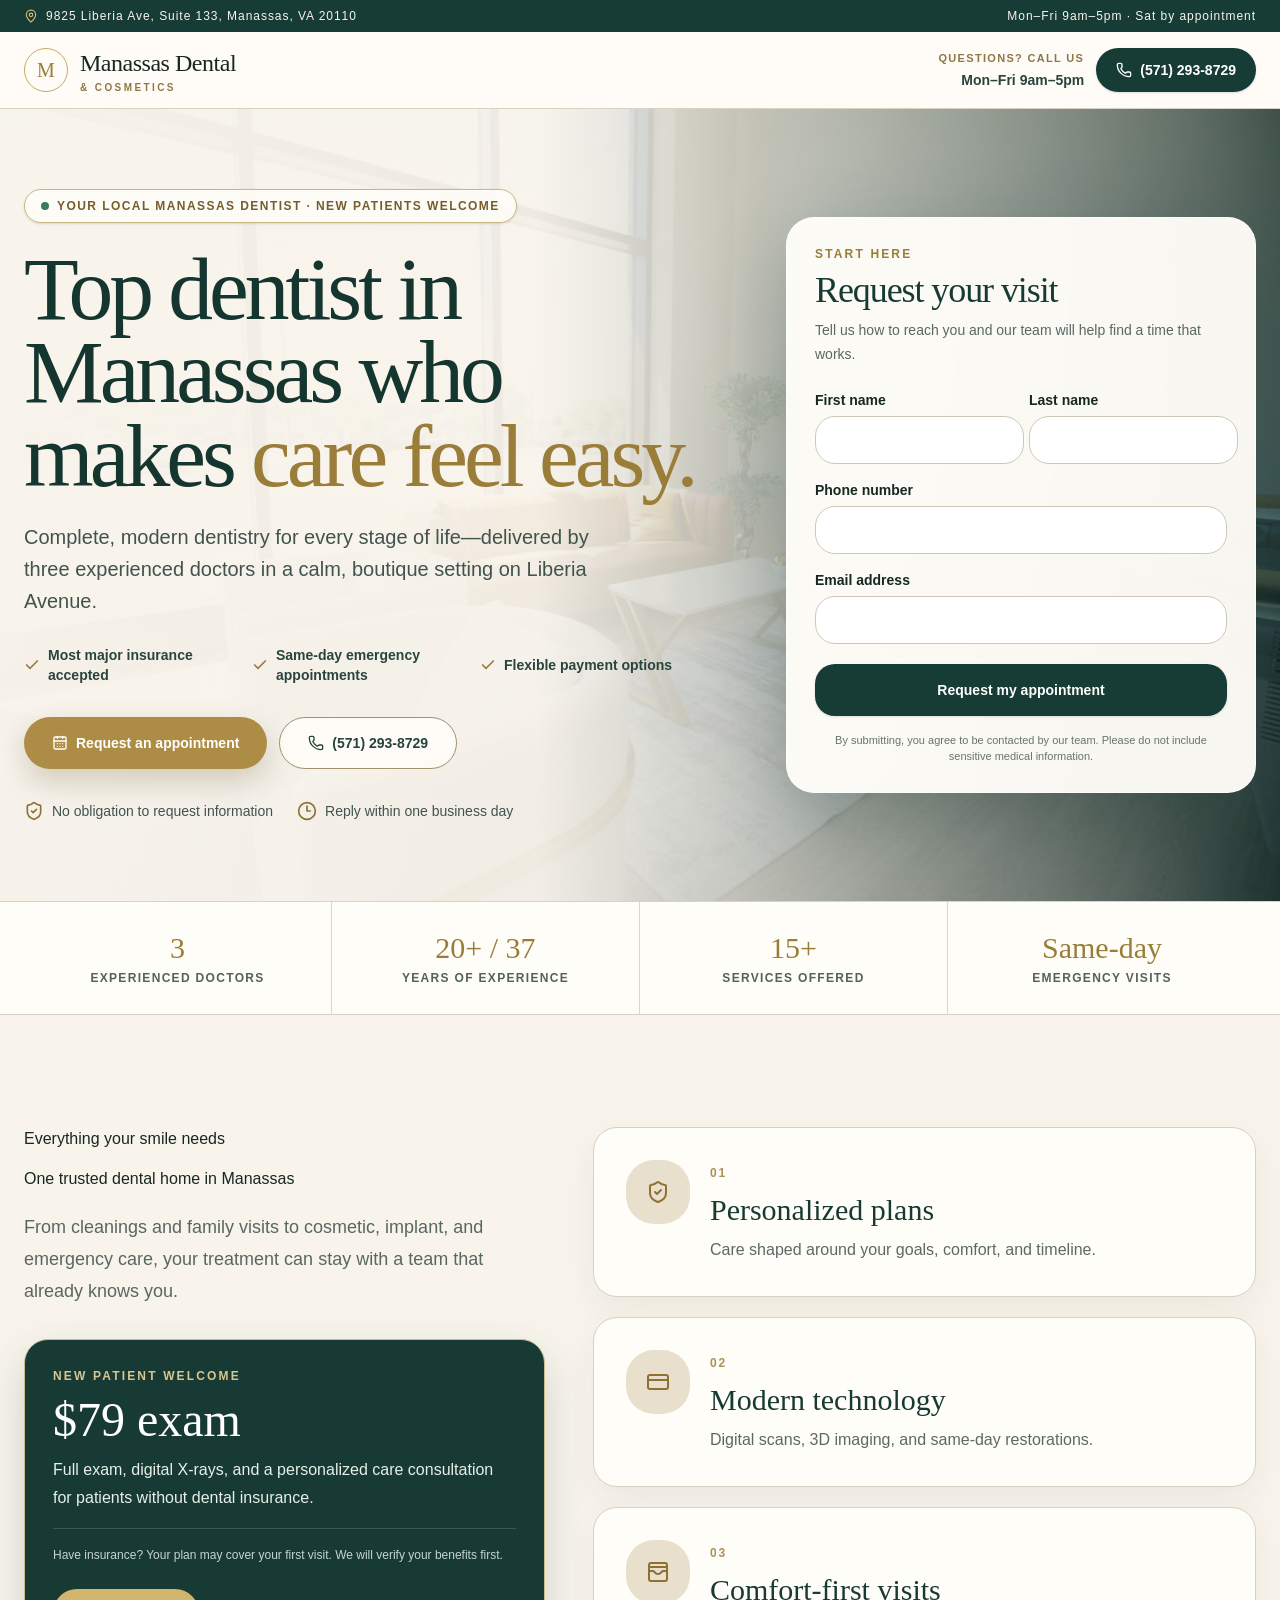
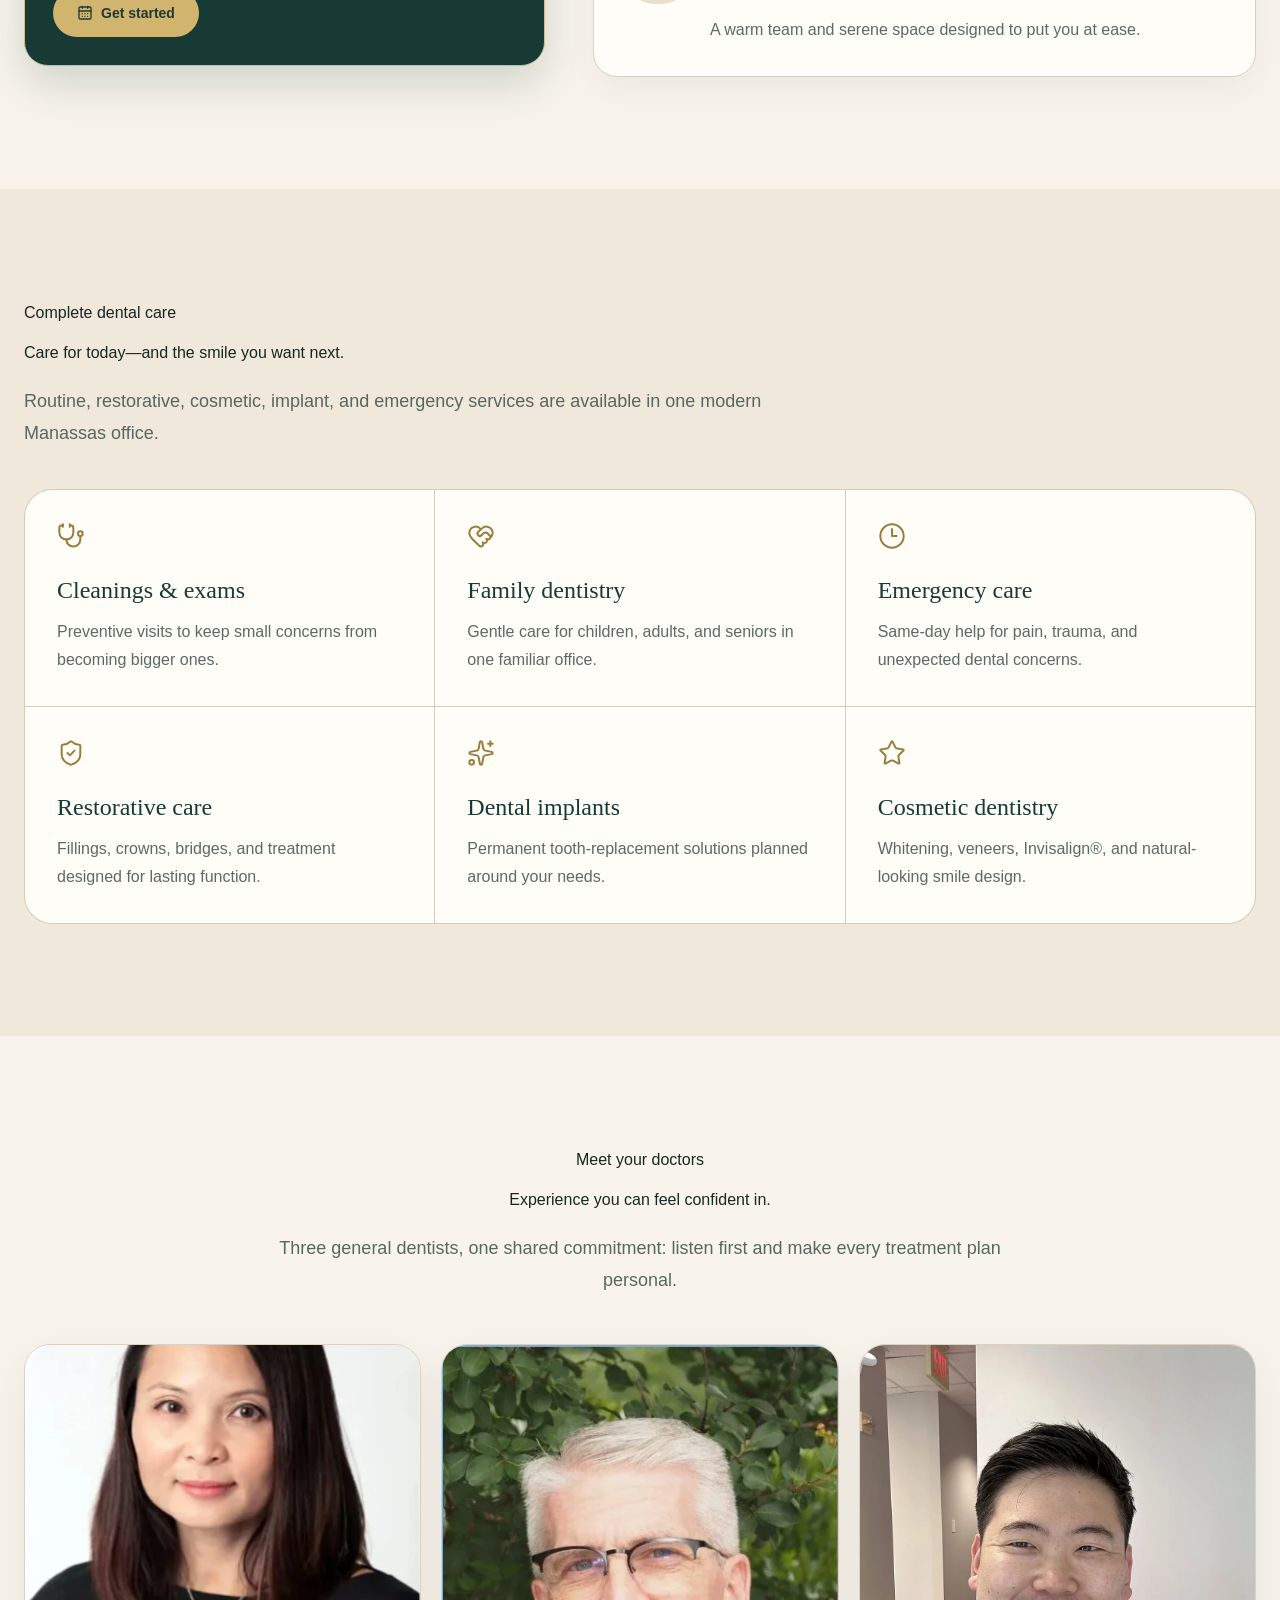
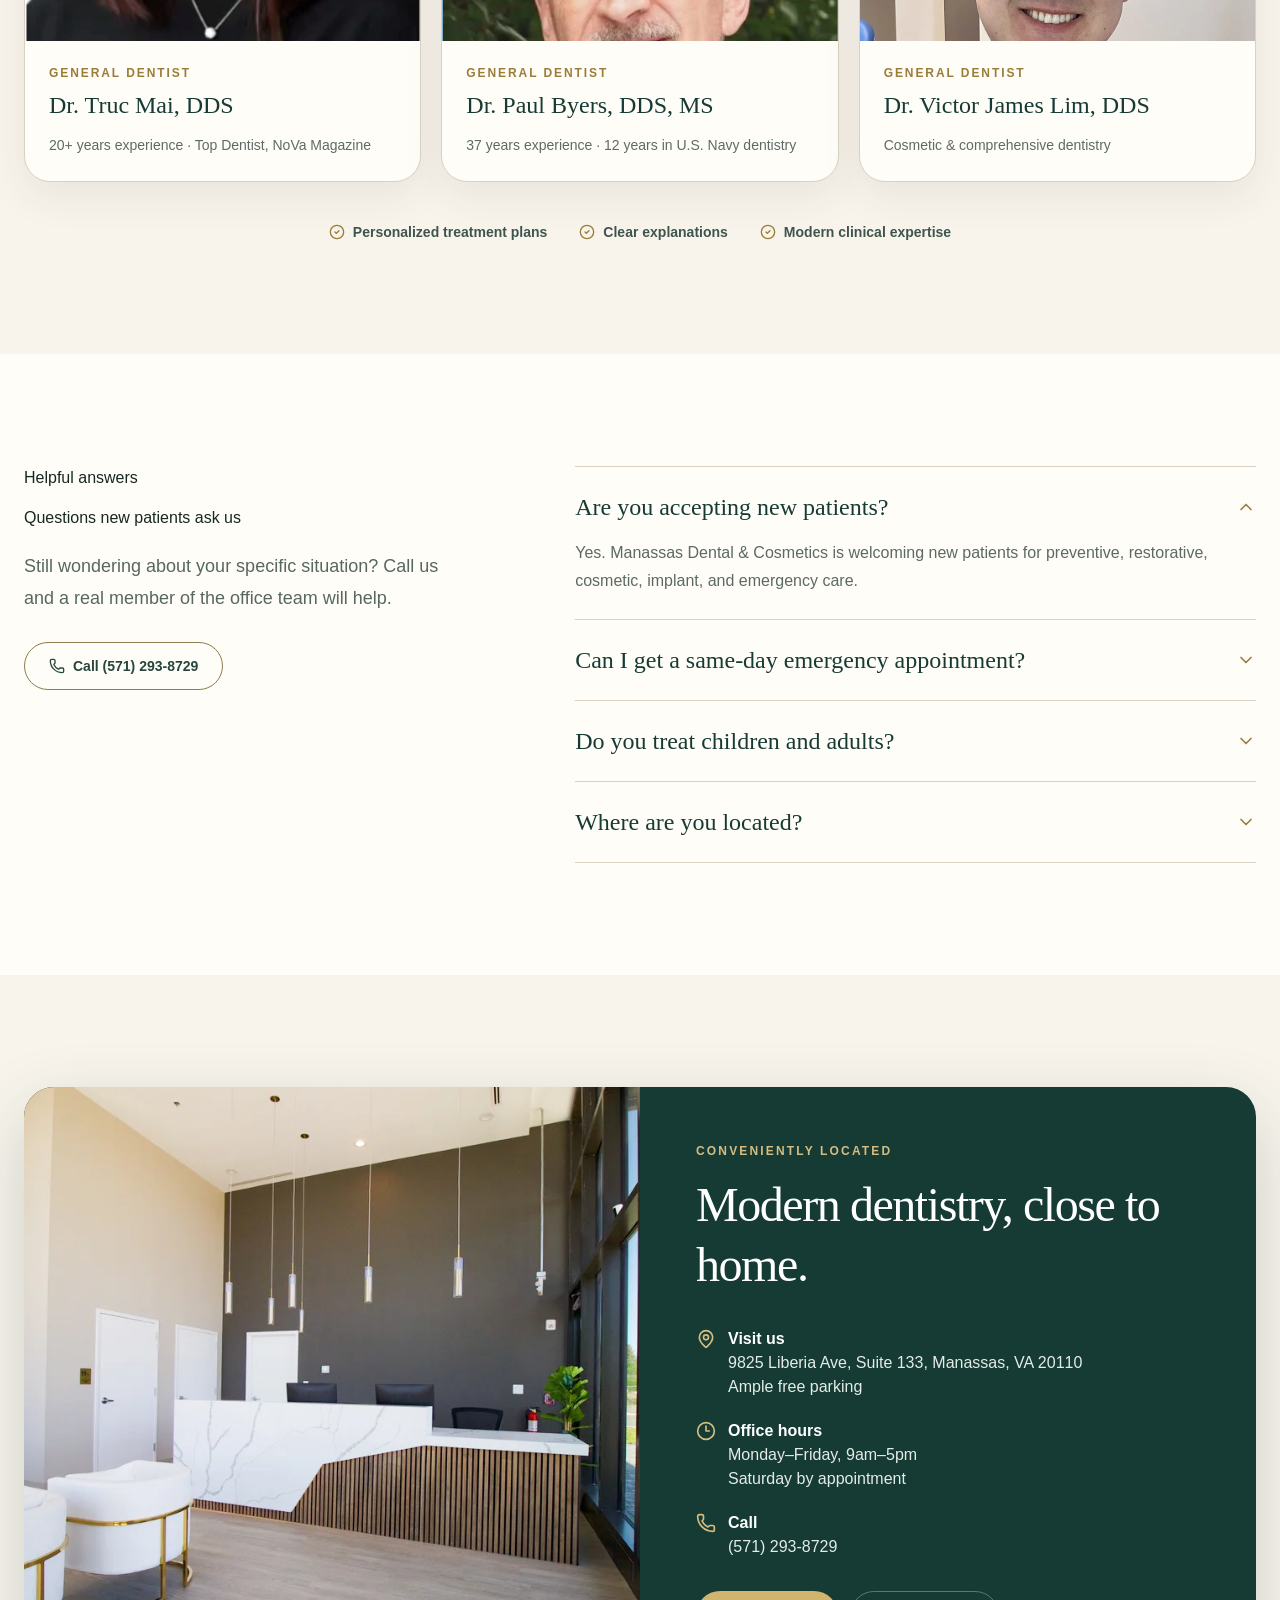
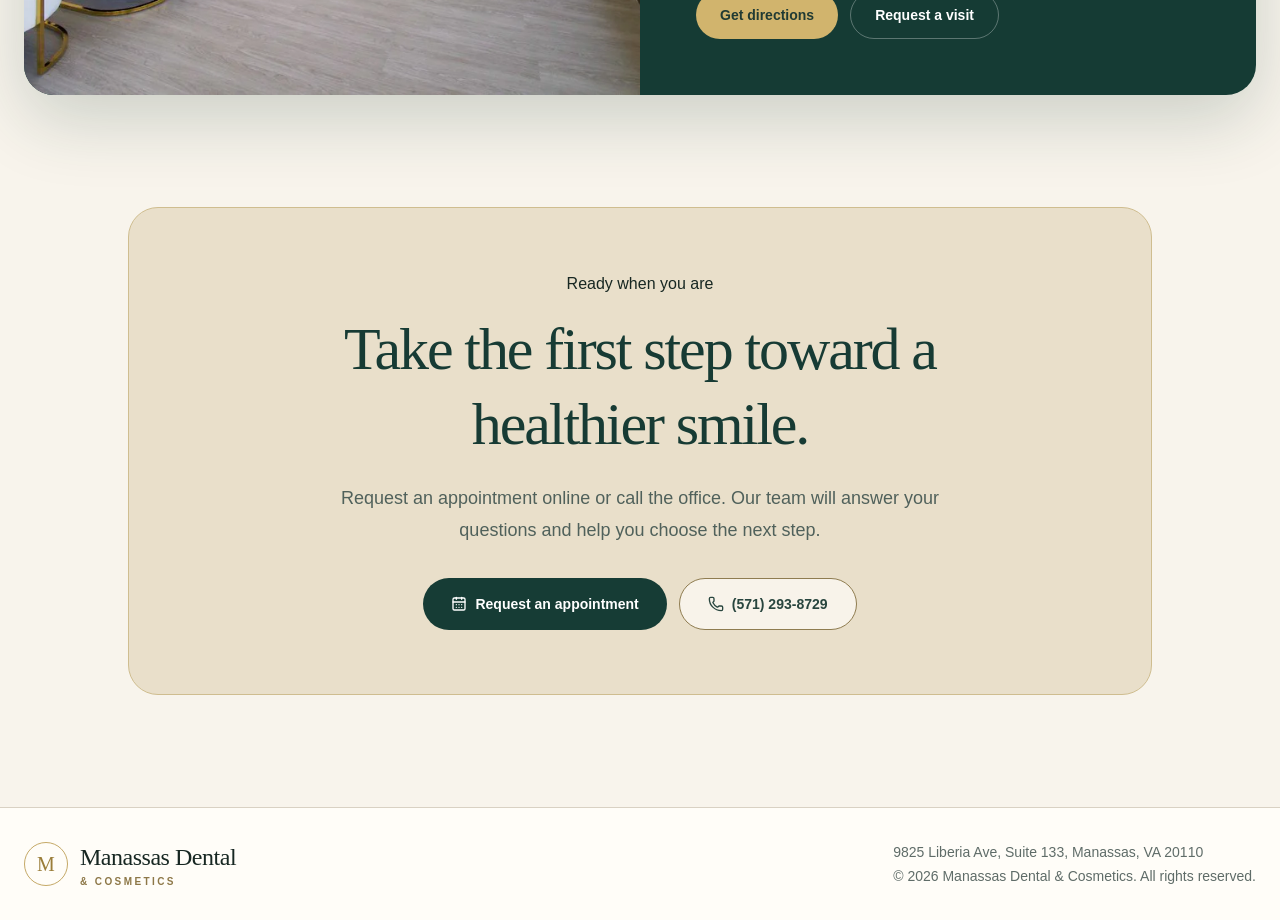
==== commit b8916a02: "Deploy 892d512f0d6300e71248b00039a78cb772611715 892d512f0d6300e71248b00039a78cb772611715" ====
--- a/index.html
+++ b/index.html
@@ -1,2 +1,2 @@
-<!DOCTYPE html><html lang="en"><head><meta charSet="utf-8"/><meta name="viewport" content="width=device-width, initial-scale=1"/><link rel="preload" href="/images/waiting-area.webp" as="image"/><link rel="preload" href="/images/dr-mai.webp" as="image"/><link rel="preload" href="/images/dr-byers.webp" as="image"/><link rel="preload" href="/images/dr-lim.webp" as="image"/><link rel="preload" href="/images/reception-main.webp" as="image"/><link rel="stylesheet" href="/_next/static/css/index.DUYku6qP.css" data-rsc-css-href="/_next/static/css/index.DUYku6qP.css" data-precedence="vite-rsc/importer-resources"/><link rel="modulepreload" fetchPriority="low" href="/_next/static/chunks/index-BT9Ezd5X.js"/><script src="/_next/static/chunks/rolldown-runtime-C60lm6uB.js" type="module" async=""></script><script src="/_next/static/chunks/framework-D_rUT4EX.js" type="module" async=""></script><link rel="modulepreload" href="/_next/static/chunks/layout-segment-context-DCVhM_Ft.js" crossorigin=""/><link rel="modulepreload" href="/_next/static/chunks/Icon-BFIcK819.js" crossorigin=""/><title>Dentist in Manassas, VA | Manassas Dental &amp; Cosmetics</title><meta name="description" content="Modern, gentle dentistry in Manassas, VA. New patients welcome, most insurance accepted, and flexible payment options available."/><meta property="og:title" content="Dentist in Manassas, VA | Manassas Dental &amp; Cosmetics"/><meta property="og:description" content="Modern, gentle dental care for the whole family on Liberia Avenue in Manassas."/><meta property="og:url" content="https://dentistofmanassas.com"/><meta property="og:site_name" content="Manassas Dental &amp; Cosmetics"/><meta property="og:type" content="website"/><meta property="og:image" content="https://dentistofmanassas.com/og.jpg"/><meta property="og:image:width" content="1200"/><meta property="og:image:height" content="630"/><meta property="og:image:alt" content="Manassas Dental &amp; Cosmetics — Dentist in Manassas, VA"/><meta name="twitter:card" content="summary_large_image"/><meta name="twitter:title" content="Dentist in Manassas, VA | Manassas Dental &amp; Cosmetics"/><meta name="twitter:description" content="Modern, gentle dental care for the whole family on Liberia Avenue in Manassas."/><meta name="twitter:image" content="https://dentistofmanassas.com/og.jpg"/><script>Object.assign(((self[Symbol.for("vinext.navigationRuntime")]??={bootstrap:{routeManifest:null},functions:{}}).bootstrap.rsc??={rsc:[]}),{params:{},nav:{"pathname":"/","searchParams":[]}})</script><link rel="modulepreload" href="/_next/static/chunks/index-BT9Ezd5X.js" />
-</head><body><main class="min-h-screen overflow-hidden bg-[#f8f4ec] pb-20 text-[#172722] md:pb-0"><div class="hidden bg-[#163c35] py-2 text-[#f8f4ec] md:block"><div class="mx-auto flex max-w-7xl items-center justify-between px-6 text-xs tracking-[0.08em]"><span class="flex items-center gap-2"><svg xmlns="http://www.w3.org/2000/svg" width="24" height="24" viewBox="0 0 24 24" fill="none" stroke="currentColor" stroke-width="2" stroke-linecap="round" stroke-linejoin="round" class="lucide lucide-map-pin size-3.5 text-[#d5b878]" aria-hidden="true"><path d="M20 10c0 4.993-5.539 10.193-7.399 11.799a1 1 0 0 1-1.202 0C9.539 20.193 4 14.993 4 10a8 8 0 0 1 16 0"></path><circle cx="12" cy="10" r="3"></circle></svg>9825 Liberia Ave, Suite 133, Manassas, VA 20110</span><span>Mon–Fri 9am–5pm · Sat by appointment</span></div></div><header class="border-b border-[#d9d1c3] bg-[#fffdf8]/95"><div class="mx-auto flex h-[76px] max-w-7xl items-center justify-between px-5 sm:px-6"><a href="#top" aria-label="Manassas Dental and Cosmetics home"><span class="flex items-center gap-3"><span class="grid size-11 place-items-center rounded-full border border-[#c5a967] text-[#9a7d39]"><span class="font-serif text-xl">M</span></span><span class="leading-none"><strong class="block font-serif text-xl font-medium tracking-[-0.02em] sm:text-2xl">Manassas Dental</strong><span class="mt-1 block text-[10px] font-semibold uppercase tracking-[0.24em] text-[#8d7747]">&amp; Cosmetics</span></span></span></a><div class="flex items-center gap-3"><span class="hidden text-right lg:block"><span class="block text-[11px] font-semibold uppercase tracking-[0.12em] text-[#8d7747]">Questions? Call us</span><span class="mt-1 block text-sm font-bold text-[#29443d]">Mon–Fri 9am–5pm</span></span><a href="tel:5716046356" class="inline-flex min-h-11 items-center gap-2 rounded-full bg-[#163c35] px-4 text-sm font-semibold text-white shadow-sm transition hover:bg-[#0d2d27] sm:px-5"><svg xmlns="http://www.w3.org/2000/svg" width="24" height="24" viewBox="0 0 24 24" fill="none" stroke="currentColor" stroke-width="2" stroke-linecap="round" stroke-linejoin="round" class="lucide lucide-phone size-4" aria-hidden="true"><path d="M13.832 16.568a1 1 0 0 0 1.213-.303l.355-.465A2 2 0 0 1 17 15h3a2 2 0 0 1 2 2v3a2 2 0 0 1-2 2A18 18 0 0 1 2 4a2 2 0 0 1 2-2h3a2 2 0 0 1 2 2v3a2 2 0 0 1-.8 1.6l-.468.351a1 1 0 0 0-.292 1.233 14 14 0 0 0 6.392 6.384"></path></svg><span class="hidden sm:inline">(571) 604-6356</span><span class="sm:hidden">Call now</span></a></div></div></header><section id="top" class="relative isolate overflow-hidden"><img src="/images/waiting-area.webp" alt="Bright, comfortable waiting area at Manassas Dental &amp; Cosmetics" class="absolute inset-0 -z-20 h-full w-full object-cover object-center"/><div class="absolute inset-0 -z-10 bg-[linear-gradient(90deg,rgba(248,244,236,0.99)_0%,rgba(248,244,236,0.95)_42%,rgba(18,47,41,0.62)_100%)]"></div><div class="mx-auto grid max-w-7xl gap-10 px-5 py-12 sm:px-6 sm:py-16 lg:grid-cols-[1.16fr_0.84fr] lg:items-center lg:py-20"><div class="max-w-2xl"><div class="mb-6 inline-flex items-center gap-2 rounded-full border border-[#c9b783] bg-[#fffdf8]/90 px-4 py-2 text-xs font-bold uppercase tracking-[0.12em] text-[#755e2e] shadow-sm"><span class="size-2 rounded-full bg-[#3b7c60]"></span>Your local Manassas dentist · New patients welcome</div><h1 class="max-w-[800px] font-serif text-[clamp(3rem,7vw,5.65rem)] font-medium leading-[0.93] tracking-[-0.045em] text-[#15352f]">Top dentist in Manassas who makes<!-- --> <span class="text-[#9a7d39]">care feel easy.</span></h1><p class="mt-6 max-w-xl text-lg leading-8 text-[#40534d] sm:text-xl">Complete, modern dentistry for every stage of life—delivered by three experienced doctors in a calm, boutique setting on Liberia Avenue.</p><div class="mt-7 grid gap-3 text-sm font-semibold text-[#29443d] sm:grid-cols-3"><span class="flex items-center gap-2"><svg xmlns="http://www.w3.org/2000/svg" width="24" height="24" viewBox="0 0 24 24" fill="none" stroke="currentColor" stroke-width="2.5" stroke-linecap="round" stroke-linejoin="round" class="lucide lucide-check size-4 shrink-0 text-[#9a7d39]" aria-hidden="true"><path d="M20 6 9 17l-5-5"></path></svg>Most major insurance accepted</span><span class="flex items-center gap-2"><svg xmlns="http://www.w3.org/2000/svg" width="24" height="24" viewBox="0 0 24 24" fill="none" stroke="currentColor" stroke-width="2.5" stroke-linecap="round" stroke-linejoin="round" class="lucide lucide-check size-4 shrink-0 text-[#9a7d39]" aria-hidden="true"><path d="M20 6 9 17l-5-5"></path></svg>Same-day emergency appointments</span><span class="flex items-center gap-2"><svg xmlns="http://www.w3.org/2000/svg" width="24" height="24" viewBox="0 0 24 24" fill="none" stroke="currentColor" stroke-width="2.5" stroke-linecap="round" stroke-linejoin="round" class="lucide lucide-check size-4 shrink-0 text-[#9a7d39]" aria-hidden="true"><path d="M20 6 9 17l-5-5"></path></svg>Flexible payment options</span></div><div class="mt-8 flex flex-col gap-3 sm:flex-row"><a href="#appointment" class="inline-flex min-h-13 items-center justify-center gap-2 rounded-full bg-[#ad8d45] px-7 text-sm font-bold text-white shadow-[0_12px_30px_rgba(79,57,13,0.22)] transition hover:bg-[#967738]"><svg xmlns="http://www.w3.org/2000/svg" width="24" height="24" viewBox="0 0 24 24" fill="none" stroke="currentColor" stroke-width="2" stroke-linecap="round" stroke-linejoin="round" class="lucide lucide-calendar-days size-4" aria-hidden="true"><path d="M8 2v3"></path><path d="M16 2v3"></path><rect x="3" y="3" width="18" height="18" rx="2"></rect><path d="M3 9h18"></path><path d="M8 13h.01"></path><path d="M12 13h.01"></path><path d="M16 13h.01"></path><path d="M8 17h.01"></path><path d="M12 17h.01"></path><path d="M16 17h.01"></path></svg>Request an appointment</a><a href="tel:5716046356" class="inline-flex min-h-13 items-center justify-center gap-2 rounded-full border border-[#9f926f] bg-[#fffdf8]/90 px-7 text-sm font-bold text-[#25443c] transition hover:bg-white"><svg xmlns="http://www.w3.org/2000/svg" width="24" height="24" viewBox="0 0 24 24" fill="none" stroke="currentColor" stroke-width="2" stroke-linecap="round" stroke-linejoin="round" class="lucide lucide-phone size-4" aria-hidden="true"><path d="M13.832 16.568a1 1 0 0 0 1.213-.303l.355-.465A2 2 0 0 1 17 15h3a2 2 0 0 1 2 2v3a2 2 0 0 1-2 2A18 18 0 0 1 2 4a2 2 0 0 1 2-2h3a2 2 0 0 1 2 2v3a2 2 0 0 1-.8 1.6l-.468.351a1 1 0 0 0-.292 1.233 14 14 0 0 0 6.392 6.384"></path></svg>(571) 604-6356</a></div><div class="mt-8 flex flex-wrap items-center gap-x-6 gap-y-3 text-sm text-[#40534d]"><span class="flex items-center gap-2"><svg xmlns="http://www.w3.org/2000/svg" width="24" height="24" viewBox="0 0 24 24" fill="none" stroke="currentColor" stroke-width="2" stroke-linecap="round" stroke-linejoin="round" class="lucide lucide-shield-check size-5 text-[#8d7133]" aria-hidden="true"><path d="M20 13c0 5-3.5 7.5-7.66 8.95a1 1 0 0 1-.67-.01C7.5 20.5 4 18 4 13V6a1 1 0 0 1 1-1c2 0 4.5-1.2 6.24-2.72a1.17 1.17 0 0 1 1.52 0C14.51 3.81 17 5 19 5a1 1 0 0 1 1 1z"></path><path d="m9 12 2 2 4-4"></path></svg>No obligation to request information</span><span class="flex items-center gap-2"><svg xmlns="http://www.w3.org/2000/svg" width="24" height="24" viewBox="0 0 24 24" fill="none" stroke="currentColor" stroke-width="2" stroke-linecap="round" stroke-linejoin="round" class="lucide lucide-clock3 lucide-clock-3 size-5 text-[#8d7133]" aria-hidden="true"><circle cx="12" cy="12" r="10"></circle><path d="M12 6v6h4"></path></svg>Reply within one business day</span></div></div><aside id="appointment" class="scroll-mt-6 rounded-[28px] border border-white/70 bg-[#fffdf8]/96 p-5 shadow-[0_26px_80px_rgba(15,42,35,0.28)] backdrop-blur sm:p-7 lg:ml-auto lg:max-w-[470px]"><p class="text-xs font-bold uppercase tracking-[0.18em] text-[#9a7d39]">Start here</p><h2 class="mt-2 font-serif text-4xl font-medium tracking-[-0.03em] text-[#173b34]">Request your visit</h2><p class="mt-2 text-sm leading-6 text-[#5a6863]">Tell us how to reach you and our team will help find a time that works.</p><form class="mt-6 grid gap-4" action="https://www.manassasdentalandcosmetics.com/submit.php" method="POST"><input type="hidden" name="source" value="Google Ads – General Dentist"/><input type="text" class="hidden" tabindex="-1" autoComplete="off" aria-hidden="true" name="company"/><div class="grid gap-4 sm:grid-cols-2"><label class="grid gap-1.5 text-sm font-semibold">First name<input required="" autoComplete="given-name" class="h-12 rounded-xl border border-[#cfc7b9] bg-white px-4 font-normal outline-none transition focus:border-[#8f7335] focus:ring-4 focus:ring-[#d7c18d]/25" name="fname"/></label><label class="grid gap-1.5 text-sm font-semibold">Last name<input required="" autoComplete="family-name" class="h-12 rounded-xl border border-[#cfc7b9] bg-white px-4 font-normal outline-none transition focus:border-[#8f7335] focus:ring-4 focus:ring-[#d7c18d]/25" name="lname"/></label></div><label class="grid gap-1.5 text-sm font-semibold">Phone number<input type="tel" required="" autoComplete="tel" inputMode="tel" class="h-12 rounded-xl border border-[#cfc7b9] bg-white px-4 font-normal outline-none transition focus:border-[#8f7335] focus:ring-4 focus:ring-[#d7c18d]/25" name="phone"/></label><label class="grid gap-1.5 text-sm font-semibold">Email address<input type="email" required="" autoComplete="email" class="h-12 rounded-xl border border-[#cfc7b9] bg-white px-4 font-normal outline-none transition focus:border-[#8f7335] focus:ring-4 focus:ring-[#d7c18d]/25" name="email"/></label><input type="hidden" name="preferred" value="Please call to schedule"/><input type="hidden" name="service" value="New Patient Exam"/><input type="hidden" name="patient_type" value="New Patient"/><textarea name="msg" class="hidden">General dentist landing page inquiry</textarea><button type="submit" class="mt-1 inline-flex min-h-13 items-center justify-center rounded-xl bg-[#163c35] px-6 text-sm font-bold text-white shadow-sm transition hover:bg-[#0d2d27] focus-visible:outline-none focus-visible:ring-4 focus-visible:ring-[#163c35]/25">Request my appointment</button><p class="text-center text-[11px] leading-4 text-[#68736f]">By submitting, you agree to be contacted by our team. Please do not include sensitive medical information.</p></form></aside></div></section><section aria-label="Practice highlights" class="border-y border-[#d9d1c3] bg-[#fffdf8]"><div class="mx-auto grid max-w-7xl grid-cols-2 divide-x divide-y divide-[#ddd5c8] px-5 md:grid-cols-4 md:divide-y-0 lg:px-6"><div class="px-4 py-7 text-center"><strong class="block font-serif text-3xl font-medium text-[#9a7d39]">3</strong><span class="mt-1 block text-xs font-bold uppercase tracking-[0.11em] text-[#52625d]">Experienced doctors</span></div><div class="px-4 py-7 text-center"><strong class="block font-serif text-3xl font-medium text-[#9a7d39]">20+ / 37</strong><span class="mt-1 block text-xs font-bold uppercase tracking-[0.11em] text-[#52625d]">Years of experience</span></div><div class="px-4 py-7 text-center"><strong class="block font-serif text-3xl font-medium text-[#9a7d39]">15+</strong><span class="mt-1 block text-xs font-bold uppercase tracking-[0.11em] text-[#52625d]">Services offered</span></div><div class="px-4 py-7 text-center"><strong class="block font-serif text-3xl font-medium text-[#9a7d39]">Same-day</strong><span class="mt-1 block text-xs font-bold uppercase tracking-[0.11em] text-[#52625d]">Emergency visits</span></div></div></section><section class="px-5 py-20 sm:px-6 sm:py-28"><div class="mx-auto grid max-w-7xl gap-12 lg:grid-cols-[0.88fr_1.12fr] lg:items-start"><div class="lg:sticky lg:top-8"><p class="section-eyebrow">Everything your smile needs</p><h2 class="section-title mt-4">One trusted dental home in Manassas</h2><p class="mt-5 max-w-xl text-lg leading-8 text-[#586761]">From cleanings and family visits to cosmetic, implant, and emergency care, your treatment can stay with a team that already knows you.</p><div class="mt-8 rounded-[24px] border border-[#cdbb8b] bg-[#173b34] p-6 text-white shadow-[0_18px_45px_rgba(23,59,52,0.18)] sm:p-7"><p class="text-xs font-bold uppercase tracking-[0.18em] text-[#d9c58f]">New patient welcome</p><p class="mt-3 font-serif text-4xl font-medium text-white sm:text-5xl">$79 exam</p><p class="mt-3 leading-7 text-[#e7eee9]">Full exam, digital X-rays, and a personalized care consultation for patients without dental insurance.</p><p class="mt-4 border-t border-white/15 pt-4 text-xs leading-5 text-[#c6d4cf]">Have insurance? Your plan may cover your first visit. We will verify your benefits first.</p><a href="#appointment" class="mt-6 inline-flex min-h-12 items-center justify-center gap-2 rounded-full bg-[#d1b46d] px-6 text-sm font-bold text-[#203a33] transition hover:bg-[#e0c784]"><svg xmlns="http://www.w3.org/2000/svg" width="24" height="24" viewBox="0 0 24 24" fill="none" stroke="currentColor" stroke-width="2" stroke-linecap="round" stroke-linejoin="round" class="lucide lucide-calendar-days size-4" aria-hidden="true"><path d="M8 2v3"></path><path d="M16 2v3"></path><rect x="3" y="3" width="18" height="18" rx="2"></rect><path d="M3 9h18"></path><path d="M8 13h.01"></path><path d="M12 13h.01"></path><path d="M16 13h.01"></path><path d="M8 17h.01"></path><path d="M12 17h.01"></path><path d="M16 17h.01"></path></svg>Get started</a></div></div><div class="grid gap-5"><article class="group grid gap-5 rounded-[24px] border border-[#d8d0c3] bg-[#fffdf8] p-6 shadow-[0_12px_34px_rgba(47,39,24,0.06)] transition hover:-translate-y-1 hover:shadow-[0_18px_44px_rgba(47,39,24,0.1)] sm:grid-cols-[64px_1fr] sm:p-8"><span class="grid size-16 place-items-center rounded-2xl bg-[#e8dfcc] text-[#8e7132]"><svg xmlns="http://www.w3.org/2000/svg" width="24" height="24" viewBox="0 0 24 24" fill="none" stroke="currentColor" stroke-width="2" stroke-linecap="round" stroke-linejoin="round" class="lucide lucide-shield-check size-6" aria-hidden="true"><path d="M20 13c0 5-3.5 7.5-7.66 8.95a1 1 0 0 1-.67-.01C7.5 20.5 4 18 4 13V6a1 1 0 0 1 1-1c2 0 4.5-1.2 6.24-2.72a1.17 1.17 0 0 1 1.52 0C14.51 3.81 17 5 19 5a1 1 0 0 1 1 1z"></path><path d="m9 12 2 2 4-4"></path></svg></span><div><span class="text-xs font-bold uppercase tracking-[0.16em] text-[#aa9157]">0<!-- -->1</span><h3 class="mt-2 font-serif text-3xl font-medium text-[#183a33]">Personalized plans</h3><p class="mt-2 leading-7 text-[#5c6965]">Care shaped around your goals, comfort, and timeline.</p></div></article><article class="group grid gap-5 rounded-[24px] border border-[#d8d0c3] bg-[#fffdf8] p-6 shadow-[0_12px_34px_rgba(47,39,24,0.06)] transition hover:-translate-y-1 hover:shadow-[0_18px_44px_rgba(47,39,24,0.1)] sm:grid-cols-[64px_1fr] sm:p-8"><span class="grid size-16 place-items-center rounded-2xl bg-[#e8dfcc] text-[#8e7132]"><svg xmlns="http://www.w3.org/2000/svg" width="24" height="24" viewBox="0 0 24 24" fill="none" stroke="currentColor" stroke-width="2" stroke-linecap="round" stroke-linejoin="round" class="lucide lucide-credit-card size-6" aria-hidden="true"><rect width="20" height="14" x="2" y="5" rx="2"></rect><line x1="2" x2="22" y1="10" y2="10"></line></svg></span><div><span class="text-xs font-bold uppercase tracking-[0.16em] text-[#aa9157]">0<!-- -->2</span><h3 class="mt-2 font-serif text-3xl font-medium text-[#183a33]">Modern technology</h3><p class="mt-2 leading-7 text-[#5c6965]">Digital scans, 3D imaging, and same-day restorations.</p></div></article><article class="group grid gap-5 rounded-[24px] border border-[#d8d0c3] bg-[#fffdf8] p-6 shadow-[0_12px_34px_rgba(47,39,24,0.06)] transition hover:-translate-y-1 hover:shadow-[0_18px_44px_rgba(47,39,24,0.1)] sm:grid-cols-[64px_1fr] sm:p-8"><span class="grid size-16 place-items-center rounded-2xl bg-[#e8dfcc] text-[#8e7132]"><svg xmlns="http://www.w3.org/2000/svg" width="24" height="24" viewBox="0 0 24 24" fill="none" stroke="currentColor" stroke-width="2" stroke-linecap="round" stroke-linejoin="round" class="lucide lucide-wallet-cards size-6" aria-hidden="true"><path d="M3 11h3.75a2 2 0 0 1 1.6.8l.45.6a4 4 0 0 0 6.4 0l.45-.6a2 2 0 0 1 1.6-.8H21"></path><path d="M3 7h18"></path><rect x="3" y="3" width="18" height="18" rx="2"></rect></svg></span><div><span class="text-xs font-bold uppercase tracking-[0.16em] text-[#aa9157]">0<!-- -->3</span><h3 class="mt-2 font-serif text-3xl font-medium text-[#183a33]">Comfort-first visits</h3><p class="mt-2 leading-7 text-[#5c6965]">A warm team and serene space designed to put you at ease.</p></div></article></div></div></section><section class="bg-[#efe8db] px-5 py-20 sm:px-6 sm:py-28"><div class="mx-auto max-w-7xl"><div class="max-w-3xl"><p class="section-eyebrow">Complete dental care</p><h2 class="section-title mt-4">Care for today—and the smile you want next.</h2><p class="mt-5 text-lg leading-8 text-[#586761]">Routine, restorative, cosmetic, implant, and emergency services are available in one modern Manassas office.</p></div><div class="mt-10 grid gap-px overflow-hidden rounded-[28px] border border-[#d4cbbb] bg-[#d4cbbb] sm:grid-cols-2 lg:grid-cols-3"><article class="bg-[#fffdf8] p-7 sm:p-8"><svg xmlns="http://www.w3.org/2000/svg" width="24" height="24" viewBox="0 0 24 24" fill="none" stroke="currentColor" stroke-width="1.7" stroke-linecap="round" stroke-linejoin="round" class="lucide lucide-stethoscope size-7 text-[#9a7d39]" aria-hidden="true"><path d="M11 2v2"></path><path d="M5 2v2"></path><path d="M5 3H4a2 2 0 0 0-2 2v4a6 6 0 0 0 12 0V5a2 2 0 0 0-2-2h-1"></path><path d="M8 15a6 6 0 0 0 12 0v-3"></path><circle cx="20" cy="10" r="2"></circle></svg><h3 class="mt-6 font-serif text-2xl font-medium text-[#173b34]">Cleanings &amp; exams</h3><p class="mt-3 leading-7 text-[#5c6965]">Preventive visits to keep small concerns from becoming bigger ones.</p></article><article class="bg-[#fffdf8] p-7 sm:p-8"><svg xmlns="http://www.w3.org/2000/svg" width="24" height="24" viewBox="0 0 24 24" fill="none" stroke="currentColor" stroke-width="1.7" stroke-linecap="round" stroke-linejoin="round" class="lucide lucide-heart-handshake size-7 text-[#9a7d39]" aria-hidden="true"><path d="M19.414 14.414C21 12.828 22 11.5 22 9.5a5.5 5.5 0 0 0-9.591-3.676.6.6 0 0 1-.818.001A5.5 5.5 0 0 0 2 9.5c0 2.3 1.5 4 3 5.5l5.535 5.362a2 2 0 0 0 2.879.052 2.12 2.12 0 0 0-.004-3 2.124 2.124 0 1 0 3-3 2.124 2.124 0 0 0 3.004 0 2 2 0 0 0 0-2.828l-1.881-1.882a2.41 2.41 0 0 0-3.409 0l-1.71 1.71a2 2 0 0 1-2.828 0 2 2 0 0 1 0-2.828l2.823-2.762"></path></svg><h3 class="mt-6 font-serif text-2xl font-medium text-[#173b34]">Family dentistry</h3><p class="mt-3 leading-7 text-[#5c6965]">Gentle care for children, adults, and seniors in one familiar office.</p></article><article class="bg-[#fffdf8] p-7 sm:p-8"><svg xmlns="http://www.w3.org/2000/svg" width="24" height="24" viewBox="0 0 24 24" fill="none" stroke="currentColor" stroke-width="1.7" stroke-linecap="round" stroke-linejoin="round" class="lucide lucide-clock3 lucide-clock-3 size-7 text-[#9a7d39]" aria-hidden="true"><circle cx="12" cy="12" r="10"></circle><path d="M12 6v6h4"></path></svg><h3 class="mt-6 font-serif text-2xl font-medium text-[#173b34]">Emergency care</h3><p class="mt-3 leading-7 text-[#5c6965]">Same-day help for pain, trauma, and unexpected dental concerns.</p></article><article class="bg-[#fffdf8] p-7 sm:p-8"><svg xmlns="http://www.w3.org/2000/svg" width="24" height="24" viewBox="0 0 24 24" fill="none" stroke="currentColor" stroke-width="1.7" stroke-linecap="round" stroke-linejoin="round" class="lucide lucide-shield-check size-7 text-[#9a7d39]" aria-hidden="true"><path d="M20 13c0 5-3.5 7.5-7.66 8.95a1 1 0 0 1-.67-.01C7.5 20.5 4 18 4 13V6a1 1 0 0 1 1-1c2 0 4.5-1.2 6.24-2.72a1.17 1.17 0 0 1 1.52 0C14.51 3.81 17 5 19 5a1 1 0 0 1 1 1z"></path><path d="m9 12 2 2 4-4"></path></svg><h3 class="mt-6 font-serif text-2xl font-medium text-[#173b34]">Restorative care</h3><p class="mt-3 leading-7 text-[#5c6965]">Fillings, crowns, bridges, and treatment designed for lasting function.</p></article><article class="bg-[#fffdf8] p-7 sm:p-8"><svg xmlns="http://www.w3.org/2000/svg" width="24" height="24" viewBox="0 0 24 24" fill="none" stroke="currentColor" stroke-width="1.7" stroke-linecap="round" stroke-linejoin="round" class="lucide lucide-sparkles size-7 text-[#9a7d39]" aria-hidden="true"><path d="M11.017 2.814a1 1 0 0 1 1.966 0l1.051 5.558a2 2 0 0 0 1.594 1.594l5.558 1.051a1 1 0 0 1 0 1.966l-5.558 1.051a2 2 0 0 0-1.594 1.594l-1.051 5.558a1 1 0 0 1-1.966 0l-1.051-5.558a2 2 0 0 0-1.594-1.594l-5.558-1.051a1 1 0 0 1 0-1.966l5.558-1.051a2 2 0 0 0 1.594-1.594z"></path><path d="M20 2v4"></path><path d="M22 4h-4"></path><circle cx="4" cy="20" r="2"></circle></svg><h3 class="mt-6 font-serif text-2xl font-medium text-[#173b34]">Dental implants</h3><p class="mt-3 leading-7 text-[#5c6965]">Permanent tooth-replacement solutions planned around your needs.</p></article><article class="bg-[#fffdf8] p-7 sm:p-8"><svg xmlns="http://www.w3.org/2000/svg" width="24" height="24" viewBox="0 0 24 24" fill="none" stroke="currentColor" stroke-width="1.7" stroke-linecap="round" stroke-linejoin="round" class="lucide lucide-star size-7 text-[#9a7d39]" aria-hidden="true"><path d="M11.525 2.295a.53.53 0 0 1 .95 0l2.31 4.679a2.123 2.123 0 0 0 1.595 1.16l5.166.756a.53.53 0 0 1 .294.904l-3.736 3.638a2.123 2.123 0 0 0-.611 1.878l.882 5.14a.53.53 0 0 1-.771.56l-4.618-2.428a2.122 2.122 0 0 0-1.973 0L6.396 21.01a.53.53 0 0 1-.77-.56l.881-5.139a2.122 2.122 0 0 0-.611-1.879L2.16 9.795a.53.53 0 0 1 .294-.906l5.165-.755a2.122 2.122 0 0 0 1.597-1.16z"></path></svg><h3 class="mt-6 font-serif text-2xl font-medium text-[#173b34]">Cosmetic dentistry</h3><p class="mt-3 leading-7 text-[#5c6965]">Whitening, veneers, Invisalign®, and natural-looking smile design.</p></article></div></div></section><section class="px-5 py-20 sm:px-6 sm:py-28"><div class="mx-auto max-w-7xl"><div class="mx-auto max-w-3xl text-center"><p class="section-eyebrow">Meet your doctors</p><h2 class="section-title mt-4">Experience you can feel confident in.</h2><p class="mt-5 text-lg leading-8 text-[#586761]">Three general dentists, one shared commitment: listen first and make every treatment plan personal.</p></div><div class="mt-12 grid gap-5 md:grid-cols-3"><article class="overflow-hidden rounded-[26px] border border-[#d9d1c3] bg-[#fffdf8] shadow-[0_14px_40px_rgba(47,39,24,0.08)]"><div class="aspect-[4/3] overflow-hidden bg-[#ece8e1]"><img src="/images/dr-mai.webp" alt="Dr. Truc Mai, DDS" class="h-full w-full object-cover object-center transition duration-500 hover:scale-[1.03]"/></div><div class="p-6"><p class="text-xs font-bold uppercase tracking-[0.16em] text-[#9a7d39]">General dentist</p><h3 class="mt-2 font-serif text-2xl font-medium text-[#173b34]">Dr. Truc Mai, DDS</h3><p class="mt-3 text-sm leading-6 text-[#5e6a66]">20+ years experience · Top Dentist, NoVa Magazine</p></div></article><article class="overflow-hidden rounded-[26px] border border-[#d9d1c3] bg-[#fffdf8] shadow-[0_14px_40px_rgba(47,39,24,0.08)]"><div class="aspect-[4/3] overflow-hidden bg-[#ece8e1]"><img src="/images/dr-byers.webp" alt="Dr. Paul Byers, DDS, MS" class="h-full w-full object-cover object-top transition duration-500 hover:scale-[1.03]"/></div><div class="p-6"><p class="text-xs font-bold uppercase tracking-[0.16em] text-[#9a7d39]">General dentist</p><h3 class="mt-2 font-serif text-2xl font-medium text-[#173b34]">Dr. Paul Byers, DDS, MS</h3><p class="mt-3 text-sm leading-6 text-[#5e6a66]">37 years experience · 12 years in U.S. Navy dentistry</p></div></article><article class="overflow-hidden rounded-[26px] border border-[#d9d1c3] bg-[#fffdf8] shadow-[0_14px_40px_rgba(47,39,24,0.08)]"><div class="aspect-[4/3] overflow-hidden bg-[#ece8e1]"><img src="/images/dr-lim.webp" alt="Dr. Victor James Lim, DDS" class="h-full w-full object-cover object-top transition duration-500 hover:scale-[1.03]"/></div><div class="p-6"><p class="text-xs font-bold uppercase tracking-[0.16em] text-[#9a7d39]">General dentist</p><h3 class="mt-2 font-serif text-2xl font-medium text-[#173b34]">Dr. Victor James Lim, DDS</h3><p class="mt-3 text-sm leading-6 text-[#5e6a66]">Cosmetic &amp; comprehensive dentistry</p></div></article></div><div class="mt-10 flex flex-wrap justify-center gap-x-8 gap-y-3 text-sm font-semibold text-[#3e554e]"><span class="flex items-center gap-2"><svg xmlns="http://www.w3.org/2000/svg" width="24" height="24" viewBox="0 0 24 24" fill="none" stroke="currentColor" stroke-width="2" stroke-linecap="round" stroke-linejoin="round" class="lucide lucide-circle-check size-4 text-[#9a7d39]" aria-hidden="true"><circle cx="12" cy="12" r="10"></circle><path d="m9 12 2 2 4-4"></path></svg>Personalized treatment plans</span><span class="flex items-center gap-2"><svg xmlns="http://www.w3.org/2000/svg" width="24" height="24" viewBox="0 0 24 24" fill="none" stroke="currentColor" stroke-width="2" stroke-linecap="round" stroke-linejoin="round" class="lucide lucide-circle-check size-4 text-[#9a7d39]" aria-hidden="true"><circle cx="12" cy="12" r="10"></circle><path d="m9 12 2 2 4-4"></path></svg>Clear explanations</span><span class="flex items-center gap-2"><svg xmlns="http://www.w3.org/2000/svg" width="24" height="24" viewBox="0 0 24 24" fill="none" stroke="currentColor" stroke-width="2" stroke-linecap="round" stroke-linejoin="round" class="lucide lucide-circle-check size-4 text-[#9a7d39]" aria-hidden="true"><circle cx="12" cy="12" r="10"></circle><path d="m9 12 2 2 4-4"></path></svg>Modern clinical expertise</span></div></div></section><section class="bg-[#fffdf8] px-5 py-20 sm:px-6 sm:py-28"><div class="mx-auto grid max-w-7xl gap-12 lg:grid-cols-[0.85fr_1.15fr] lg:items-start"><div><p class="section-eyebrow">Helpful answers</p><h2 class="section-title mt-4">Questions new patients ask us</h2><p class="mt-5 max-w-md text-lg leading-8 text-[#586761]">Still wondering about your specific situation? Call us and a real member of the office team will help.</p><a href="tel:5716046356" class="mt-7 inline-flex min-h-12 items-center justify-center gap-2 rounded-full border border-[#8f7c50] px-6 text-sm font-bold text-[#28453e] transition hover:bg-[#f2ecdf]"><svg xmlns="http://www.w3.org/2000/svg" width="24" height="24" viewBox="0 0 24 24" fill="none" stroke="currentColor" stroke-width="2" stroke-linecap="round" stroke-linejoin="round" class="lucide lucide-phone size-4" aria-hidden="true"><path d="M13.832 16.568a1 1 0 0 0 1.213-.303l.355-.465A2 2 0 0 1 17 15h3a2 2 0 0 1 2 2v3a2 2 0 0 1-2 2A18 18 0 0 1 2 4a2 2 0 0 1 2-2h3a2 2 0 0 1 2 2v3a2 2 0 0 1-.8 1.6l-.468.351a1 1 0 0 0-.292 1.233 14 14 0 0 0 6.392 6.384"></path></svg>Call <!-- -->(571) 604-6356</a></div><div class="divide-y divide-[#d9d1c3] border-y border-[#d9d1c3]"><details class="group py-6" open=""><summary class="flex cursor-pointer list-none items-center justify-between gap-5 font-serif text-xl font-medium text-[#173b34] sm:text-2xl">Are you accepting new patients?<svg xmlns="http://www.w3.org/2000/svg" width="24" height="24" viewBox="0 0 24 24" fill="none" stroke="currentColor" stroke-width="2" stroke-linecap="round" stroke-linejoin="round" class="lucide lucide-chevron-down size-5 shrink-0 text-[#9a7d39] transition group-open:rotate-180" aria-hidden="true"><path d="m6 9 6 6 6-6"></path></svg></summary><p class="max-w-2xl pt-4 leading-7 text-[#5c6965]">Yes. Manassas Dental &amp; Cosmetics is welcoming new patients for preventive, restorative, cosmetic, implant, and emergency care.</p></details><details class="group py-6"><summary class="flex cursor-pointer list-none items-center justify-between gap-5 font-serif text-xl font-medium text-[#173b34] sm:text-2xl">Can I get a same-day emergency appointment?<svg xmlns="http://www.w3.org/2000/svg" width="24" height="24" viewBox="0 0 24 24" fill="none" stroke="currentColor" stroke-width="2" stroke-linecap="round" stroke-linejoin="round" class="lucide lucide-chevron-down size-5 shrink-0 text-[#9a7d39] transition group-open:rotate-180" aria-hidden="true"><path d="m6 9 6 6 6-6"></path></svg></summary><p class="max-w-2xl pt-4 leading-7 text-[#5c6965]">The practice reserves same-day availability for dental pain, trauma, and unexpected concerns. Call the office so the team can guide you.</p></details><details class="group py-6"><summary class="flex cursor-pointer list-none items-center justify-between gap-5 font-serif text-xl font-medium text-[#173b34] sm:text-2xl">Do you treat children and adults?<svg xmlns="http://www.w3.org/2000/svg" width="24" height="24" viewBox="0 0 24 24" fill="none" stroke="currentColor" stroke-width="2" stroke-linecap="round" stroke-linejoin="round" class="lucide lucide-chevron-down size-5 shrink-0 text-[#9a7d39] transition group-open:rotate-180" aria-hidden="true"><path d="m6 9 6 6 6-6"></path></svg></summary><p class="max-w-2xl pt-4 leading-7 text-[#5c6965]">Yes. The team provides gentle, age-appropriate family dentistry for children, adults, and seniors.</p></details><details class="group py-6"><summary class="flex cursor-pointer list-none items-center justify-between gap-5 font-serif text-xl font-medium text-[#173b34] sm:text-2xl">Where are you located?<svg xmlns="http://www.w3.org/2000/svg" width="24" height="24" viewBox="0 0 24 24" fill="none" stroke="currentColor" stroke-width="2" stroke-linecap="round" stroke-linejoin="round" class="lucide lucide-chevron-down size-5 shrink-0 text-[#9a7d39] transition group-open:rotate-180" aria-hidden="true"><path d="m6 9 6 6 6-6"></path></svg></summary><p class="max-w-2xl pt-4 leading-7 text-[#5c6965]">The office is at 9825 Liberia Avenue, Suite 133 in Manassas, with ample free parking and easy access from I-66, Route 234, and Prince William Parkway.</p></details></div></div></section><section class="px-5 py-20 sm:px-6 sm:py-28"><div class="mx-auto grid max-w-7xl overflow-hidden rounded-[30px] bg-[#153b34] text-white shadow-[0_24px_70px_rgba(23,59,52,0.2)] lg:grid-cols-2"><img src="/images/reception-main.webp" alt="Reception area at Manassas Dental &amp; Cosmetics" class="h-full min-h-[360px] w-full object-cover"/><div class="p-7 sm:p-12 lg:p-14"><p class="text-xs font-bold uppercase tracking-[0.18em] text-[#d5bd82]">Conveniently located</p><h2 class="mt-4 font-serif text-4xl font-medium leading-tight tracking-[-0.03em] sm:text-5xl">Modern dentistry, close to home.</h2><ul class="mt-8 grid gap-5 text-[#e4ece8]"><li class="flex gap-3"><svg xmlns="http://www.w3.org/2000/svg" width="24" height="24" viewBox="0 0 24 24" fill="none" stroke="currentColor" stroke-width="2" stroke-linecap="round" stroke-linejoin="round" class="lucide lucide-map-pin mt-0.5 size-5 shrink-0 text-[#d5bd82]" aria-hidden="true"><path d="M20 10c0 4.993-5.539 10.193-7.399 11.799a1 1 0 0 1-1.202 0C9.539 20.193 4 14.993 4 10a8 8 0 0 1 16 0"></path><circle cx="12" cy="10" r="3"></circle></svg><span><strong class="block text-white">Visit us</strong>9825 Liberia Ave, Suite 133, Manassas, VA 20110<br/>Ample free parking</span></li><li class="flex gap-3"><svg xmlns="http://www.w3.org/2000/svg" width="24" height="24" viewBox="0 0 24 24" fill="none" stroke="currentColor" stroke-width="2" stroke-linecap="round" stroke-linejoin="round" class="lucide lucide-clock3 lucide-clock-3 mt-0.5 size-5 shrink-0 text-[#d5bd82]" aria-hidden="true"><circle cx="12" cy="12" r="10"></circle><path d="M12 6v6h4"></path></svg><span><strong class="block text-white">Office hours</strong>Monday–Friday, 9am–5pm<br/>Saturday by appointment</span></li><li class="flex gap-3"><svg xmlns="http://www.w3.org/2000/svg" width="24" height="24" viewBox="0 0 24 24" fill="none" stroke="currentColor" stroke-width="2" stroke-linecap="round" stroke-linejoin="round" class="lucide lucide-phone mt-0.5 size-5 shrink-0 text-[#d5bd82]" aria-hidden="true"><path d="M13.832 16.568a1 1 0 0 0 1.213-.303l.355-.465A2 2 0 0 1 17 15h3a2 2 0 0 1 2 2v3a2 2 0 0 1-2 2A18 18 0 0 1 2 4a2 2 0 0 1 2-2h3a2 2 0 0 1 2 2v3a2 2 0 0 1-.8 1.6l-.468.351a1 1 0 0 0-.292 1.233 14 14 0 0 0 6.392 6.384"></path></svg><span><strong class="block text-white">Call</strong>(571) 604-6356</span></li></ul><div class="mt-8 flex flex-col gap-3 sm:flex-row"><a href="https://www.google.com/maps/dir/?api=1&amp;destination=9825+Liberia+Ave,+Manassas,+VA+20110" target="_blank" rel="noreferrer" class="inline-flex min-h-12 items-center justify-center rounded-full bg-[#d1b46d] px-6 text-sm font-bold text-[#203a33] transition hover:bg-[#e0c784]">Get directions</a><a href="#appointment" class="inline-flex min-h-12 items-center justify-center rounded-full border border-white/30 px-6 text-sm font-bold text-white transition hover:bg-white/10">Request a visit</a></div></div></div></section><section class="px-5 pb-20 sm:px-6 sm:pb-28"><div class="mx-auto max-w-5xl rounded-[30px] border border-[#cfbd8f] bg-[#e9dfca] px-6 py-12 text-center sm:px-12 sm:py-16"><p class="section-eyebrow">Ready when you are</p><h2 class="mx-auto mt-4 max-w-3xl font-serif text-4xl font-medium leading-tight tracking-[-0.035em] text-[#173b34] sm:text-6xl">Take the first step toward a healthier smile.</h2><p class="mx-auto mt-5 max-w-2xl text-lg leading-8 text-[#50615b]">Request an appointment online or call the office. Our team will answer your questions and help you choose the next step.</p><div class="mt-8 flex flex-col justify-center gap-3 sm:flex-row"><a href="#appointment" class="inline-flex min-h-13 items-center justify-center gap-2 rounded-full bg-[#163c35] px-7 text-sm font-bold text-white transition hover:bg-[#0d2d27]"><svg xmlns="http://www.w3.org/2000/svg" width="24" height="24" viewBox="0 0 24 24" fill="none" stroke="currentColor" stroke-width="2" stroke-linecap="round" stroke-linejoin="round" class="lucide lucide-calendar-days size-4" aria-hidden="true"><path d="M8 2v3"></path><path d="M16 2v3"></path><rect x="3" y="3" width="18" height="18" rx="2"></rect><path d="M3 9h18"></path><path d="M8 13h.01"></path><path d="M12 13h.01"></path><path d="M16 13h.01"></path><path d="M8 17h.01"></path><path d="M12 17h.01"></path><path d="M16 17h.01"></path></svg>Request an appointment</a><a href="tel:5716046356" class="inline-flex min-h-13 items-center justify-center gap-2 rounded-full border border-[#8f7c50] bg-[#fffdf8]/70 px-7 text-sm font-bold text-[#28453e]"><svg xmlns="http://www.w3.org/2000/svg" width="24" height="24" viewBox="0 0 24 24" fill="none" stroke="currentColor" stroke-width="2" stroke-linecap="round" stroke-linejoin="round" class="lucide lucide-phone size-4" aria-hidden="true"><path d="M13.832 16.568a1 1 0 0 0 1.213-.303l.355-.465A2 2 0 0 1 17 15h3a2 2 0 0 1 2 2v3a2 2 0 0 1-2 2A18 18 0 0 1 2 4a2 2 0 0 1 2-2h3a2 2 0 0 1 2 2v3a2 2 0 0 1-.8 1.6l-.468.351a1 1 0 0 0-.292 1.233 14 14 0 0 0 6.392 6.384"></path></svg>(571) 604-6356</a></div></div></section><footer class="border-t border-[#d9d1c3] bg-[#fffdf8] px-5 py-8 sm:px-6"><div class="mx-auto flex max-w-7xl flex-col items-center justify-between gap-6 text-center sm:flex-row sm:text-left"><span class="flex items-center gap-3"><span class="grid size-11 place-items-center rounded-full border border-[#c5a967] text-[#9a7d39]"><span class="font-serif text-xl">M</span></span><span class="leading-none"><strong class="block font-serif text-xl font-medium tracking-[-0.02em] sm:text-2xl">Manassas Dental</strong><span class="mt-1 block text-[10px] font-semibold uppercase tracking-[0.24em] text-[#8d7747]">&amp; Cosmetics</span></span></span><div class="text-sm leading-6 text-[#5f6c68]"><p>9825 Liberia Ave, Suite 133, Manassas, VA 20110</p><p>© 2026 Manassas Dental &amp; Cosmetics. All rights reserved.</p></div></div></footer><div class="fixed inset-x-0 bottom-0 z-50 grid grid-cols-2 gap-2 border-t border-[#d8cfbf] bg-[#fffdf8]/96 p-3 shadow-[0_-8px_30px_rgba(31,43,39,0.12)] backdrop-blur md:hidden"><a href="tel:5716046356" class="inline-flex min-h-12 items-center justify-center gap-2 rounded-xl border border-[#9b895e] text-sm font-bold text-[#28453e]"><svg xmlns="http://www.w3.org/2000/svg" width="24" height="24" viewBox="0 0 24 24" fill="none" stroke="currentColor" stroke-width="2" stroke-linecap="round" stroke-linejoin="round" class="lucide lucide-phone size-4" aria-hidden="true"><path d="M13.832 16.568a1 1 0 0 0 1.213-.303l.355-.465A2 2 0 0 1 17 15h3a2 2 0 0 1 2 2v3a2 2 0 0 1-2 2A18 18 0 0 1 2 4a2 2 0 0 1 2-2h3a2 2 0 0 1 2 2v3a2 2 0 0 1-.8 1.6l-.468.351a1 1 0 0 0-.292 1.233 14 14 0 0 0 6.392 6.384"></path></svg>Call now</a><a href="#appointment" class="inline-flex min-h-12 items-center justify-center gap-2 rounded-xl bg-[#163c35] text-sm font-bold text-white"><svg xmlns="http://www.w3.org/2000/svg" width="24" height="24" viewBox="0 0 24 24" fill="none" stroke="currentColor" stroke-width="2" stroke-linecap="round" stroke-linejoin="round" class="lucide lucide-calendar-days size-4" aria-hidden="true"><path d="M8 2v3"></path><path d="M16 2v3"></path><rect x="3" y="3" width="18" height="18" rx="2"></rect><path d="M3 9h18"></path><path d="M8 13h.01"></path><path d="M12 13h.01"></path><path d="M16 13h.01"></path><path d="M8 17h.01"></path><path d="M12 17h.01"></path><path d="M16 17h.01"></path></svg>Request visit</a></div></main><script type="module" src="/_next/static/chunks/index-BT9Ezd5X.js" id="_R_" async=""></script><script>((self[Symbol.for("vinext.navigationRuntime")]??={bootstrap:{routeManifest:null},functions:{}}).bootstrap.rsc??={rsc:[]}).rsc.push("0:{\"page:/\":\"$L1\",\"layout:/\":\"$L2\",\"route:/\":\"$L3\",\"__route\":\"route:/\",\"__interceptionContext\":null,\"__layoutIds\":[\"layout:/\"],\"__rootLayout\":\"/\",\"__bfcacheSegmentIdentities\":{\"layout:/\":\"[\\\"layout\\\",\\\"layout:/\\\",\\\"root-boundary:/\\\",\\\"\\\"]\",\"page:/\":\"[\\\"page\\\",\\\"page:/\\\",\\\"root-boundary:/\\\",\\\"\\\"]\"},\"__srcPage\":[\"page\"],\"__layoutFlags\":{\"layout:/\":\"s\"},\"__artifactCompatibility\":{\"schemaVersion\":1,\"graphVersion\":\"app-route-graph:1177fd80f83fa7b0\",\"deploymentVersion\":\"46192d10-4911-4d83-8126-1698f14f707c\",\"appElementsSchemaVersion\":1,\"rscPayloadSchemaVersion\":1,\"rootBoundaryId\":\"/\",\"renderEpoch\":null}}\n")</script><script>((self[Symbol.for("vinext.navigationRuntime")]??={bootstrap:{routeManifest:null},functions:{}}).bootstrap.rsc??={rsc:[]}).rsc.push("4:I[\"8c0f216c4604\",[],\"Children\",1]\n")</script><script>((self[Symbol.for("vinext.navigationRuntime")]??={bootstrap:{routeManifest:null},functions:{}}).bootstrap.rsc??={rsc:[]}).rsc.push("5:I[\"593f344dc510\",[],\"GlobalErrorBoundary\",1]\n")</script><script>((self[Symbol.for("vinext.navigationRuntime")]??={bootstrap:{routeManifest:null},functions:{}}).bootstrap.rsc??={rsc:[]}).rsc.push("6:I[\"0b874ad30386\",[],\"default\",1]\n")</script><script>((self[Symbol.for("vinext.navigationRuntime")]??={bootstrap:{routeManifest:null},functions:{}}).bootstrap.rsc??={rsc:[]}).rsc.push("7:I[\"593f344dc510\",[],\"ErrorBoundary\",1]\n")</script><script>((self[Symbol.for("vinext.navigationRuntime")]??={bootstrap:{routeManifest:null},functions:{}}).bootstrap.rsc??={rsc:[]}).rsc.push("8:I[\"15c18cfaeeff\",[],\"LayoutSegmentProvider\",1]\n")</script><script>((self[Symbol.for("vinext.navigationRuntime")]??={bootstrap:{routeManifest:null},functions:{}}).bootstrap.rsc??={rsc:[]}).rsc.push("9:I[\"8c0f216c4604\",[],\"Slot\",1]\n")</script><script>((self[Symbol.for("vinext.navigationRuntime")]??={bootstrap:{routeManifest:null},functions:{}}).bootstrap.rsc??={rsc:[]}).rsc.push("a:I[\"593f344dc510\",[],\"NotFoundBoundary\",1]\n")</script><script>((self[Symbol.for("vinext.navigationRuntime")]??={bootstrap:{routeManifest:null},functions:{}}).bootstrap.rsc??={rsc:[]}).rsc.push("b:I[\"9276801271d6\",[],\"AppRouterScrollTarget\",1]\n")</script><script>((self[Symbol.for("vinext.navigationRuntime")]??={bootstrap:{routeManifest:null},functions:{}}).bootstrap.rsc??={rsc:[]}).rsc.push("c:I[\"593f344dc510\",[],\"RedirectBoundary\",1]\n")</script><script>((self[Symbol.for("vinext.navigationRuntime")]??={bootstrap:{routeManifest:null},functions:{}}).bootstrap.rsc??={rsc:[]}).rsc.push(":HL[\"/_next/static/css/index.DUYku6qP.css\",\"style\"     ]\n")</script><script>((self[Symbol.for("vinext.navigationRuntime")]??={bootstrap:{routeManifest:null},functions:{}}).bootstrap.rsc??={rsc:[]}).rsc.push("2:[[[\"$\",\"link\",\"css:/_next/static/css/index.DUYku6qP.css\",{\"rel\":\"stylesheet\",\"precedence\":\"vite-rsc/importer-resources\",\"href\":\"/_next/static/css/index.DUYku6qP.css\",\"data-rsc-css-href\":\"/_next/static/css/index.DUYku6qP.css\"}],\"$undefined\"],[\"$\",\"html\",null,{\"lang\":\"en\",\"children\":[\"$\",\"body\",null,{\"children\":[\"$\",\"$L4\",null,{}]}]}]]\n")</script><script>((self[Symbol.for("vinext.navigationRuntime")]??={bootstrap:{routeManifest:null},functions:{}}).bootstrap.rsc??={rsc:[]}).rsc.push("3:[[[\"$\",\"meta\",null,{\"charSet\":\"utf-8\"}],[[\"$\",\"title\",\"0\",{\"children\":\"Dentist in Manassas, VA | Manassas Dental \u0026 Cosmetics\"}],[\"$\",\"meta\",\"1\",{\"name\":\"description\",\"content\":\"Modern, gentle dentistry in Manassas, VA. New patients welcome, most insurance accepted, and flexible payment options available.\"}],[\"$\",\"meta\",\"2\",{\"property\":\"og:title\",\"content\":\"Dentist in Manassas, VA | Manassas Dental \u0026 Cosmetics\"}],[\"$\",\"meta\",\"3\",{\"property\":\"og:description\",\"content\":\"Modern, gentle dental care for the whole family on Liberia Avenue in Manassas.\"}],[\"$\",\"meta\",\"4\",{\"property\":\"og:url\",\"content\":\"https://dentistofmanassas.com\"}],[\"$\",\"meta\",\"5\",{\"property\":\"og:site_name\",\"content\":\"Manassas Dental \u0026 Cosmetics\"}],[\"$\",\"meta\",\"6\",{\"property\":\"og:type\",\"content\":\"website\"}],[\"$\",\"meta\",\"7\",{\"property\":\"og:image\",\"content\":\"https://dentistofmanassas.com/og.jpg\"}],[\"$\",\"meta\",\"8\",{\"property\":\"og:image:width\",\"content\":\"1200\"}],[\"$\",\"meta\",\"9\",{\"property\":\"og:image:height\",\"content\":\"630\"}],[\"$\",\"meta\",\"10\",{\"property\":\"og:image:alt\",\"content\":\"Manassas Dental \u0026 Cosmetics — Dentist in Manassas, VA\"}],[\"$\",\"meta\",\"11\",{\"name\":\"twitter:card\",\"content\":\"summary_large_image\"}],[\"$\",\"meta\",\"12\",{\"name\":\"twitter:title\",\"content\":\"Dentist in Manassas, VA | Manassas Dental \u0026 Cosmetics\"}],[\"$\",\"meta\",\"13\",{\"name\":\"twitter:description\",\"content\":\"Modern, gentle dental care for the whole family on Liberia Avenue in Manassas.\"}],[\"$\",\"meta\",\"14\",{\"name\":\"twitter:image\",\"content\":\"https://dentistofmanassas.com/og.jpg\"}]],[[\"$\",\"meta\",\"0\",{\"name\":\"viewport\",\"content\":\"width=device-width, initial-scale=1\"}]]],[\"$\",\"$L5\",null,{\"fallback\":\"$6\",\"children\":[\"$\",\"$L7\",null,{\"fallback\":\"$6\",\"children\":[\"$\",\"$L8\",null,{\"providerId\":\"layout:/\",\"segmentMap\":{\"children\":[]},\"children\":[\"$\",\"$L9\",null,{\"id\":\"layout:/\",\"parallelSlots\":\"$undefined\",\"children\":[\"$\",\"$La\",null,{\"resetKey\":\"\",\"fallback\":[[\"$\",\"title\",null,{\"children\":\"404: This page could not be found.\"}],[\"$\",\"div\",null,{\"style\":{\"fontFamily\":\"system-ui,\\\"Segoe UI\\\",Roboto,Helvetica,Arial,sans-serif,\\\"Apple Color Emoji\\\",\\\"Segoe UI Emoji\\\"\",\"height\":\"100vh\",\"textAlign\":\"center\",\"display\":\"flex\",\"flexDirection\":\"column\",\"alignItems\":\"center\",\"justifyContent\":\"center\"},\"children\":[\"$\",\"div\",null,{\"children\":[[\"$\",\"style\",null,{\"dangerouslySetInnerHTML\":{\"__html\":\"body{color:#000;background:#fff;margin:0}.next-error-h1{border-right:1px solid rgba(0,0,0,.3)}@media (prefers-color-scheme:dark){body{color:#fff;background:#000}.next-error-h1{border-right:1px solid rgba(255,255,255,.3)}}\"}}],[\"$\",\"h1\",null,{\"className\":\"next-error-h1\",\"style\":{\"display\":\"inline-block\",\"margin\":\"0 20px 0 0\",\"padding\":\"0 23px 0 0\",\"fontSize\":24,\"fontWeight\":500,\"verticalAlign\":\"top\",\"lineHeight\":\"49px\"},\"children\":404}],[\"$\",\"div\",null,{\"style\":{\"display\":\"inline-block\"},\"children\":[\"$\",\"h2\",null,{\"style\":{\"fontSize\":14,\"fontWeight\":400,\"lineHeight\":\"49px\",\"margin\":0},\"children\":\"This page could not be found.\"}]}]]}]}]],\"children\":[\"$\",\"$Lb\",null,{\"children\":[\"$\",\"$Lc\",null,{\"children\":[[\"$\",\"$L8\",null,{\"providerId\":\"page:/\",\"segmentMap\":{\"children\":[\"__PAGE__\"]},\"children\":[\"$\",\"$L9\",null,{\"id\":\"page:/\"}]}],null]}]}]}]}]}]}]}],null,null]\n")</script><script>((self[Symbol.for("vinext.navigationRuntime")]??={bootstrap:{routeManifest:null},functions:{}}).bootstrap.rsc??={rsc:[]}).rsc.push("d:I[\"339f946bc456\",[],\"default\",1]\n")</script><script>((self[Symbol.for("vinext.navigationRuntime")]??={bootstrap:{routeManifest:null},functions:{}}).bootstrap.rsc??={rsc:[]}).rsc.push(":HL[\"/images/waiting-area.webp\",\"image\"]\n")</script><script>((self[Symbol.for("vinext.navigationRuntime")]??={bootstrap:{routeManifest:null},functions:{}}).bootstrap.rsc??={rsc:[]}).rsc.push("1:[\"$\",\"main\",null,{\"className\":\"min-h-screen overflow-hidden bg-[#f8f4ec] pb-20 text-[#172722] md:pb-0\",\"children\":[[\"$\",\"div\",null,{\"className\":\"hidden bg-[#163c35] py-2 text-[#f8f4ec] md:block\",\"children\":[\"$\",\"div\",null,{\"className\":\"mx-auto flex max-w-7xl items-center justify-between px-6 text-xs tracking-[0.08em]\",\"children\":[[\"$\",\"span\",null,{\"className\":\"flex items-center gap-2\",\"children\":[[\"$\",\"$Ld\",null,{\"ref\":\"$undefined\",\"iconNode\":[[\"path\",{\"d\":\"M20 10c0 4.993-5.539 10.193-7.399 11.799a1 1 0 0 1-1.202 0C9.539 20.193 4 14.993 4 10a8 8 0 0 1 16 0\",\"key\":\"1r0f0z\"}],[\"circle\",{\"cx\":\"12\",\"cy\":\"10\",\"r\":\"3\",\"key\":\"ilqhr7\"}]],\"className\":\"lucide-map-pin size-3.5 text-[#d5b878]\"}],\"9825 Liberia Ave, Suite 133, Manassas, VA 20110\"]}],[\"$\",\"span\",null,{\"children\":\"Mon–Fri 9am–5pm · Sat by appointment\"}]]}]}],[\"$\",\"header\",null,{\"className\":\"border-b border-[#d9d1c3] bg-[#fffdf8]/95\",\"children\":[\"$\",\"div\",null,{\"className\":\"mx-auto flex h-[76px] max-w-7xl items-center justify-between px-5 sm:px-6\",\"children\":[[\"$\",\"a\",null,{\"href\":\"#top\",\"aria-label\":\"Manassas Dental and Cosmetics home\",\"children\":[\"$\",\"span\",null,{\"className\":\"flex items-center gap-3\",\"children\":[[\"$\",\"span\",null,{\"className\":\"grid size-11 place-items-center rounded-full border border-[#c5a967] text-[#9a7d39]\",\"children\":[\"$\",\"span\",null,{\"className\":\"font-serif text-xl\",\"children\":\"M\"}]}],[\"$\",\"span\",null,{\"className\":\"leading-none\",\"children\":[[\"$\",\"strong\",null,{\"className\":\"block font-serif text-xl font-medium tracking-[-0.02em] sm:text-2xl\",\"children\":\"Manassas Dental\"}],[\"$\",\"span\",null,{\"className\":\"mt-1 block text-[10px] font-semibold uppercase tracking-[0.24em] text-[#8d7747]\",\"children\":\"\u0026 Cosmetics\"}]]}]]}]}],[\"$\",\"div\",null,{\"className\":\"flex items-center gap-3\",\"children\":[[\"$\",\"span\",null,{\"className\":\"hidden text-right lg:block\",\"children\":[[\"$\",\"span\",null,{\"className\":\"block text-[11px] font-semibold uppercase tracking-[0.12em] text-[#8d7747]\",\"children\":\"Questions? Call us\"}],[\"$\",\"span\",null,{\"className\":\"mt-1 block text-sm font-bold text-[#29443d]\",\"children\":\"Mon–Fri 9am–5pm\"}]]}],[\"$\",\"a\",null,{\"href\":\"tel:5716046356\",\"className\":\"inline-flex min-h-11 items-center gap-2 rounded-full bg-[#163c35] px-4 text-sm font-semibold text-white shadow-sm transition hover:bg-[#0d2d27] sm:px-5\",\"children\":[[\"$\",\"$Ld\",null,{\"ref\":\"$undefined\",\"iconNode\":[[\"path\",{\"d\":\"M13.832 16.568a1 1 0 0 0 1.213-.303l.355-.465A2 2 0 0 1 17 15h3a2 2 0 0 1 2 2v3a2 2 0 0 1-2 2A18 18 0 0 1 2 4a2 2 0 0 1 2-2h3a2 2 0 0 1 2 2v3a2 2 0 0 1-.8 1.6l-.468.351a1 1 0 0 0-.292 1.233 14 14 0 0 0 6.392 6.384\",\"key\":\"9njp5v\"}]],\"className\":\"lucide-phone size-4\"}],[\"$\",\"span\",null,{\"className\":\"hidden sm:inline\",\"children\":\"(571) 604-6356\"}],[\"$\",\"span\",null,{\"className\":\"sm:hidden\",\"children\":\"Call now\"}]]}]]}]]}]}],[\"$\",\"section\",null,{\"id\":\"top\",\"className\":\"relative isolate overflow-hidden\",\"children\":[[\"$\",\"img\",null,{\"src\":\"/images/waiting-area.webp\",\"alt\":\"Bright, comfortable waiting area at Manassas Dental \u0026 Cosmetics\",\"className\":\"absolute inset-0 -z-20 h-full w-full object-cover object-center\"}],[\"$\",\"div\",null,{\"className\":\"absolute inset-0 -z-10 bg-[linear-gradient(90deg,rgba(248,244,236,0.99)_0%,rgba(248,244,236,0.95)_42%,rgba(18,47,41,0.62)_100%)]\"}],[\"$\",\"div\",null,{\"className\":\"mx-auto grid max-w-7xl gap-10 px-5 py-12 sm:px-6 sm:py-16 lg:grid-cols-[1.16fr_0.84fr] lg:items-center lg:py-20\",\"children\":[[\"$\",\"div\",null,{\"className\":\"max-w-2xl\",\"children\":[[\"$\",\"div\",null,{\"className\":\"mb-6 inline-flex items-center gap-2 rounded-full border border-[#c9b783] bg-[#fffdf8]/90 px-4 py-2 text-xs font-bold uppercase tracking-[0.12em] text-[#755e2e] shadow-sm\",\"children\":[[\"$\",\"span\",null,{\"className\":\"size-2 rounded-full bg-[#3b7c60]\"}],\"Your local Manassas dentist · New patients welcome\"]}],[\"$\",\"h1\",null,{\"className\":\"max-w-[800px] font-serif text-[clamp(3rem,7vw,5.65rem)] font-medium leading-[0.93] tracking-[-0.045em] text-[#15352f]\",\"children\":[\"Top dentist in Manassas who makes\",\" \",\"$Le\"]}],\"$Lf\",\"$L10\",\"$L11\",\"$L12\"]}],\"$L13\"]}]]}],\"$L14\",\"$L15\",\"$undefined\",\"$undefined\",\"$L16\",\"$L17\",\"$L18\",\"$L19\",\"$L1a\",\"$L1b\",\"$L1c\"]}]\n")</script><script>((self[Symbol.for("vinext.navigationRuntime")]??={bootstrap:{routeManifest:null},functions:{}}).bootstrap.rsc??={rsc:[]}).rsc.push(":HL[\"/images/dr-mai.webp\",\"image\"]\n")</script><script>((self[Symbol.for("vinext.navigationRuntime")]??={bootstrap:{routeManifest:null},functions:{}}).bootstrap.rsc??={rsc:[]}).rsc.push(":HL[\"/images/dr-byers.webp\",\"image\"]\n")</script><script>((self[Symbol.for("vinext.navigationRuntime")]??={bootstrap:{routeManifest:null},functions:{}}).bootstrap.rsc??={rsc:[]}).rsc.push(":HL[\"/images/dr-lim.webp\",\"image\"]\n")</script><script>((self[Symbol.for("vinext.navigationRuntime")]??={bootstrap:{routeManifest:null},functions:{}}).bootstrap.rsc??={rsc:[]}).rsc.push(":HL[\"/images/reception-main.webp\",\"image\"]\n")</script><script>((self[Symbol.for("vinext.navigationRuntime")]??={bootstrap:{routeManifest:null},functions:{}}).bootstrap.rsc??={rsc:[]}).rsc.push("e:[\"$\",\"span\",null,{\"className\":\"text-[#9a7d39]\",\"children\":\"care feel easy.\"}]\n")</script><script>((self[Symbol.for("vinext.navigationRuntime")]??={bootstrap:{routeManifest:null},functions:{}}).bootstrap.rsc??={rsc:[]}).rsc.push("f:[\"$\",\"p\",null,{\"className\":\"mt-6 max-w-xl text-lg leading-8 text-[#40534d] sm:text-xl\",\"children\":\"Complete, modern dentistry for every stage of life—delivered by three experienced doctors in a calm, boutique setting on Liberia Avenue.\"}]\n")</script><script>((self[Symbol.for("vinext.navigationRuntime")]??={bootstrap:{routeManifest:null},functions:{}}).bootstrap.rsc??={rsc:[]}).rsc.push("10:[\"$\",\"div\",null,{\"className\":\"mt-7 grid gap-3 text-sm font-semibold text-[#29443d] sm:grid-cols-3\",\"children\":[[\"$\",\"span\",\"Most major insurance accepted\",{\"className\":\"flex items-center gap-2\",\"children\":[[\"$\",\"$Ld\",null,{\"ref\":\"$undefined\",\"iconNode\":[[\"path\",{\"d\":\"M20 6 9 17l-5-5\",\"key\":\"1gmf2c\"}]],\"className\":\"lucide-check size-4 shrink-0 text-[#9a7d39]\",\"strokeWidth\":2.5}],\"Most major insurance accepted\"]}],[\"$\",\"span\",\"Same-day emergency appointments\",{\"className\":\"flex items-center gap-2\",\"children\":[[\"$\",\"$Ld\",null,{\"ref\":\"$undefined\",\"iconNode\":\"$10:props:children:0:props:children:0:props:iconNode\",\"className\":\"lucide-check size-4 shrink-0 text-[#9a7d39]\",\"strokeWidth\":2.5}],\"Same-day emergency appointments\"]}],[\"$\",\"span\",\"Flexible payment options\",{\"className\":\"flex items-center gap-2\",\"children\":[[\"$\",\"$Ld\",null,{\"ref\":\"$undefined\",\"iconNode\":\"$10:props:children:0:props:children:0:props:iconNode\",\"className\":\"lucide-check size-4 shrink-0 text-[#9a7d39]\",\"strokeWidth\":2.5}],\"Flexible payment options\"]}]]}]\n")</script><script>((self[Symbol.for("vinext.navigationRuntime")]??={bootstrap:{routeManifest:null},functions:{}}).bootstrap.rsc??={rsc:[]}).rsc.push("11:[\"$\",\"div\",null,{\"className\":\"mt-8 flex flex-col gap-3 sm:flex-row\",\"children\":[[\"$\",\"a\",null,{\"href\":\"#appointment\",\"className\":\"inline-flex min-h-13 items-center justify-center gap-2 rounded-full bg-[#ad8d45] px-7 text-sm font-bold text-white shadow-[0_12px_30px_rgba(79,57,13,0.22)] transition hover:bg-[#967738]\",\"children\":[[\"$\",\"$Ld\",null,{\"ref\":\"$undefined\",\"iconNode\":[[\"path\",{\"d\":\"M8 2v3\",\"key\":\"1ioesn\"}],[\"path\",{\"d\":\"M16 2v3\",\"key\":\"otl347\"}],[\"rect\",{\"x\":\"3\",\"y\":\"3\",\"width\":\"18\",\"height\":\"18\",\"rx\":\"2\",\"key\":\"h1oib\"}],[\"path\",{\"d\":\"M3 9h18\",\"key\":\"1pudct\"}],[\"path\",{\"d\":\"M8 13h.01\",\"key\":\"1sbv64\"}],[\"path\",{\"d\":\"M12 13h.01\",\"key\":\"y0uutt\"}],[\"path\",{\"d\":\"M16 13h.01\",\"key\":\"wip0gl\"}],[\"path\",{\"d\":\"M8 17h.01\",\"key\":\"p3bg7i\"}],[\"path\",{\"d\":\"M12 17h.01\",\"key\":\"p32p05\"}],[\"path\",{\"d\":\"M16 17h.01\",\"key\":\"ql8jdd\"}]],\"className\":\"lucide-calendar-days size-4\"}],\"Request an appointment\"]}],[\"$\",\"a\",null,{\"href\":\"tel:5716046356\",\"className\":\"inline-flex min-h-13 items-center justify-center gap-2 rounded-full border border-[#9f926f] bg-[#fffdf8]/90 px-7 text-sm font-bold text-[#25443c] transition hover:bg-white\",\"children\":[[\"$\",\"$Ld\",null,{\"ref\":\"$undefined\",\"iconNode\":\"$1:props:children:1:props:children:props:children:1:props:children:1:props:children:0:props:iconNode\",\"className\":\"lucide-phone size-4\"}],\"(571) 604-6356\"]}]]}]\n")</script><script>((self[Symbol.for("vinext.navigationRuntime")]??={bootstrap:{routeManifest:null},functions:{}}).bootstrap.rsc??={rsc:[]}).rsc.push("12:[\"$\",\"div\",null,{\"className\":\"mt-8 flex flex-wrap items-center gap-x-6 gap-y-3 text-sm text-[#40534d]\",\"children\":[[\"$\",\"span\",null,{\"className\":\"flex items-center gap-2\",\"children\":[[\"$\",\"$Ld\",null,{\"ref\":\"$undefined\",\"iconNode\":[[\"path\",{\"d\":\"M20 13c0 5-3.5 7.5-7.66 8.95a1 1 0 0 1-.67-.01C7.5 20.5 4 18 4 13V6a1 1 0 0 1 1-1c2 0 4.5-1.2 6.24-2.72a1.17 1.17 0 0 1 1.52 0C14.51 3.81 17 5 19 5a1 1 0 0 1 1 1z\",\"key\":\"oel41y\"}],[\"path\",{\"d\":\"m9 12 2 2 4-4\",\"key\":\"dzmm74\"}]],\"className\":\"lucide-shield-check size-5 text-[#8d7133]\"}],\"No obligation to request information\"]}],[\"$\",\"span\",null,{\"className\":\"flex items-center gap-2\",\"children\":[[\"$\",\"$Ld\",null,{\"ref\":\"$undefined\",\"iconNode\":[[\"circle\",{\"cx\":\"12\",\"cy\":\"12\",\"r\":\"10\",\"key\":\"1mglay\"}],[\"path\",{\"d\":\"M12 6v6h4\",\"key\":\"135r8i\"}]],\"className\":\"lucide-clock3 lucide-clock-3 size-5 text-[#8d7133]\"}],\"Reply within one business day\"]}]]}]\n")</script><script>((self[Symbol.for("vinext.navigationRuntime")]??={bootstrap:{routeManifest:null},functions:{}}).bootstrap.rsc??={rsc:[]}).rsc.push("13:[\"$\",\"aside\",null,{\"id\":\"appointment\",\"className\":\"scroll-mt-6 rounded-[28px] border border-white/70 bg-[#fffdf8]/96 p-5 shadow-[0_26px_80px_rgba(15,42,35,0.28)] backdrop-blur sm:p-7 lg:ml-auto lg:max-w-[470px]\",\"children\":[[\"$\",\"p\",null,{\"className\":\"text-xs font-bold uppercase tracking-[0.18em] text-[#9a7d39]\",\"children\":\"Start here\"}],[\"$\",\"h2\",null,{\"className\":\"mt-2 font-serif text-4xl font-medium tracking-[-0.03em] text-[#173b34]\",\"children\":\"Request your visit\"}],[\"$\",\"p\",null,{\"className\":\"mt-2 text-sm leading-6 text-[#5a6863]\",\"children\":\"Tell us how to reach you and our team will help find a time that works.\"}],[\"$\",\"form\",null,{\"action\":\"https://www.manassasdentalandcosmetics.com/submit.php\",\"method\":\"POST\",\"className\":\"mt-6 grid gap-4\",\"children\":[[\"$\",\"input\",null,{\"type\":\"hidden\",\"name\":\"source\",\"value\":\"Google Ads – General Dentist\"}],[\"$\",\"input\",null,{\"type\":\"text\",\"name\":\"company\",\"className\":\"hidden\",\"tabIndex\":-1,\"autoComplete\":\"off\",\"aria-hidden\":\"true\"}],[\"$\",\"div\",null,{\"className\":\"grid gap-4 sm:grid-cols-2\",\"children\":[[\"$\",\"label\",null,{\"className\":\"grid gap-1.5 text-sm font-semibold\",\"children\":[\"First name\",[\"$\",\"input\",null,{\"name\":\"fname\",\"required\":true,\"autoComplete\":\"given-name\",\"className\":\"h-12 rounded-xl border border-[#cfc7b9] bg-white px-4 font-normal outline-none transition focus:border-[#8f7335] focus:ring-4 focus:ring-[#d7c18d]/25\"}]]}],[\"$\",\"label\",null,{\"className\":\"grid gap-1.5 text-sm font-semibold\",\"children\":[\"Last name\",[\"$\",\"input\",null,{\"name\":\"lname\",\"required\":true,\"autoComplete\":\"family-name\",\"className\":\"h-12 rounded-xl border border-[#cfc7b9] bg-white px-4 font-normal outline-none transition focus:border-[#8f7335] focus:ring-4 focus:ring-[#d7c18d]/25\"}]]}]]}],[\"$\",\"label\",null,{\"className\":\"grid gap-1.5 text-sm font-semibold\",\"children\":[\"Phone number\",[\"$\",\"input\",null,{\"name\":\"phone\",\"type\":\"tel\",\"required\":true,\"autoComplete\":\"tel\",\"inputMode\":\"tel\",\"className\":\"h-12 rounded-xl border border-[#cfc7b9] bg-white px-4 font-normal outline-none transition focus:border-[#8f7335] focus:ring-4 focus:ring-[#d7c18d]/25\"}]]}],[\"$\",\"label\",null,{\"className\":\"grid gap-1.5 text-sm font-semibold\",\"children\":[\"Email address\",[\"$\",\"input\",null,{\"name\":\"email\",\"type\":\"email\",\"required\":true,\"autoComplete\":\"email\",\"className\":\"h-12 rounded-xl border border-[#cfc7b9] bg-white px-4 font-normal outline-none transition focus:border-[#8f7335] focus:ring-4 focus:ring-[#d7c18d]/25\"}]]}],[\"$\",\"input\",null,{\"type\":\"hidden\",\"name\":\"preferred\",\"value\":\"Please call to schedule\"}],[\"$\",\"input\",null,{\"type\":\"hidden\",\"name\":\"service\",\"value\":\"New Patient Exam\"}],[\"$\",\"input\",null,{\"type\":\"hidden\",\"name\":\"patient_type\",\"value\":\"New Patient\"}],[\"$\",\"textarea\",null,{\"name\":\"msg\",\"className\":\"hidden\",\"defaultValue\":\"General dentist landing page inquiry\"}],[\"$\",\"button\",null,{\"type\":\"submit\",\"className\":\"mt-1 inline-flex min-h-13 items-center justify-center rounded-xl bg-[#163c35] px-6 text-sm font-bold text-white shadow-sm transition hover:bg-[#0d2d27] focus-visible:outline-none focus-visible:ring-4 focus-visible:ring-[#163c35]/25\",\"children\":\"Request my appointment\"}],[\"$\",\"p\",null,{\"className\":\"text-center text-[11px] leading-4 text-[#68736f]\",\"children\":\"By submitting, you agree to be contacted by our team. Please do not include sensitive medical information.\"}]]}]]}]\n")</script><script>((self[Symbol.for("vinext.navigationRuntime")]??={bootstrap:{routeManifest:null},functions:{}}).bootstrap.rsc??={rsc:[]}).rsc.push("14:[\"$\",\"section\",null,{\"aria-label\":\"Practice highlights\",\"className\":\"border-y border-[#d9d1c3] bg-[#fffdf8]\",\"children\":[\"$\",\"div\",null,{\"className\":\"mx-auto grid max-w-7xl grid-cols-2 divide-x divide-y divide-[#ddd5c8] px-5 md:grid-cols-4 md:divide-y-0 lg:px-6\",\"children\":[[\"$\",\"div\",\"Experienced doctors\",{\"className\":\"px-4 py-7 text-center\",\"children\":[[\"$\",\"strong\",null,{\"className\":\"block font-serif text-3xl font-medium text-[#9a7d39]\",\"children\":\"3\"}],[\"$\",\"span\",null,{\"className\":\"mt-1 block text-xs font-bold uppercase tracking-[0.11em] text-[#52625d]\",\"children\":\"Experienced doctors\"}]]}],[\"$\",\"div\",\"Years of experience\",{\"className\":\"px-4 py-7 text-center\",\"children\":[[\"$\",\"strong\",null,{\"className\":\"block font-serif text-3xl font-medium text-[#9a7d39]\",\"children\":\"20+ / 37\"}],[\"$\",\"span\",null,{\"className\":\"mt-1 block text-xs font-bold uppercase tracking-[0.11em] text-[#52625d]\",\"children\":\"Years of experience\"}]]}],[\"$\",\"div\",\"Services offered\",{\"className\":\"px-4 py-7 text-center\",\"children\":[[\"$\",\"strong\",null,{\"className\":\"block font-serif text-3xl font-medium text-[#9a7d39]\",\"children\":\"15+\"}],[\"$\",\"span\",null,{\"className\":\"mt-1 block text-xs font-bold uppercase tracking-[0.11em] text-[#52625d]\",\"children\":\"Services offered\"}]]}],[\"$\",\"div\",\"Emergency visits\",{\"className\":\"px-4 py-7 text-center\",\"children\":[[\"$\",\"strong\",null,{\"className\":\"block font-serif text-3xl font-medium text-[#9a7d39]\",\"children\":\"Same-day\"}],[\"$\",\"span\",null,{\"className\":\"mt-1 block text-xs font-bold uppercase tracking-[0.11em] text-[#52625d]\",\"children\":\"Emergency visits\"}]]}]]}]}]\n")</script><script>((self[Symbol.for("vinext.navigationRuntime")]??={bootstrap:{routeManifest:null},functions:{}}).bootstrap.rsc??={rsc:[]}).rsc.push("15:[\"$\",\"section\",null,{\"className\":\"px-5 py-20 sm:px-6 sm:py-28\",\"children\":[\"$\",\"div\",null,{\"className\":\"mx-auto grid max-w-7xl gap-12 lg:grid-cols-[0.88fr_1.12fr] lg:items-start\",\"children\":[[\"$\",\"div\",null,{\"className\":\"lg:sticky lg:top-8\",\"children\":[[\"$\",\"p\",null,{\"className\":\"section-eyebrow\",\"children\":\"Everything your smile needs\"}],[\"$\",\"h2\",null,{\"className\":\"section-title mt-4\",\"children\":\"One trusted dental home in Manassas\"}],[\"$\",\"p\",null,{\"className\":\"mt-5 max-w-xl text-lg leading-8 text-[#586761]\",\"children\":\"From cleanings and family visits to cosmetic, implant, and emergency care, your treatment can stay with a team that already knows you.\"}],[\"$\",\"div\",null,{\"className\":\"mt-8 rounded-[24px] border border-[#cdbb8b] bg-[#173b34] p-6 text-white shadow-[0_18px_45px_rgba(23,59,52,0.18)] sm:p-7\",\"children\":[[\"$\",\"p\",null,{\"className\":\"text-xs font-bold uppercase tracking-[0.18em] text-[#d9c58f]\",\"children\":\"New patient welcome\"}],[\"$\",\"p\",null,{\"className\":\"mt-3 font-serif text-4xl font-medium text-white sm:text-5xl\",\"children\":\"$$79 exam\"}],[\"$\",\"p\",null,{\"className\":\"mt-3 leading-7 text-[#e7eee9]\",\"children\":\"Full exam, digital X-rays, and a personalized care consultation for patients without dental insurance.\"}],[\"$\",\"p\",null,{\"className\":\"mt-4 border-t border-white/15 pt-4 text-xs leading-5 text-[#c6d4cf]\",\"children\":\"Have insurance? Your plan may cover your first visit. We will verify your benefits first.\"}],[\"$\",\"a\",null,{\"href\":\"#appointment\",\"className\":\"mt-6 inline-flex min-h-12 items-center justify-center gap-2 rounded-full bg-[#d1b46d] px-6 text-sm font-bold text-[#203a33] transition hover:bg-[#e0c784]\",\"children\":[[\"$\",\"$Ld\",null,{\"ref\":\"$undefined\",\"iconNode\":\"$11:props:children:0:props:children:0:props:iconNode\",\"className\":\"lucide-calendar-days size-4\"}],\"Get started\"]}]]}]]}],[\"$\",\"div\",null,{\"className\":\"grid gap-5\",\"children\":[[\"$\",\"article\",\"Personalized plans\",{\"className\":\"group grid gap-5 rounded-[24px] border border-[#d8d0c3] bg-[#fffdf8] p-6 shadow-[0_12px_34px_rgba(47,39,24,0.06)] transition hover:-translate-y-1 hover:shadow-[0_18px_44px_rgba(47,39,24,0.1)] sm:grid-cols-[64px_1fr] sm:p-8\",\"children\":[[\"$\",\"span\",null,{\"className\":\"grid size-16 place-items-center rounded-2xl bg-[#e8dfcc] text-[#8e7132]\",\"children\":[\"$\",\"$Ld\",null,{\"ref\":\"$undefined\",\"iconNode\":\"$12:props:children:0:props:children:0:props:iconNode\",\"className\":\"lucide-shield-check size-6\"}]}],[\"$\",\"div\",null,{\"children\":[[\"$\",\"span\",null,{\"className\":\"text-xs font-bold uppercase tracking-[0.16em] text-[#aa9157]\",\"children\":[\"0\",1]}],[\"$\",\"h3\",null,{\"className\":\"mt-2 font-serif text-3xl font-medium text-[#183a33]\",\"children\":\"Personalized plans\"}],[\"$\",\"p\",null,{\"className\":\"mt-2 leading-7 text-[#5c6965]\",\"children\":\"Care shaped around your goals, comfort, and timeline.\"}]]}]]}],[\"$\",\"article\",\"Modern technology\",{\"className\":\"group grid gap-5 rounded-[24px] border border-[#d8d0c3] bg-[#fffdf8] p-6 shadow-[0_12px_34px_rgba(47,39,24,0.06)] transition hover:-translate-y-1 hover:shadow-[0_18px_44px_rgba(47,39,24,0.1)] sm:grid-cols-[64px_1fr] sm:p-8\",\"children\":[[\"$\",\"span\",null,{\"className\":\"grid size-16 place-items-center rounded-2xl bg-[#e8dfcc] text-[#8e7132]\",\"children\":[\"$\",\"$Ld\",null,{\"ref\":\"$undefined\",\"iconNode\":[[\"rect\",{\"width\":\"20\",\"height\":\"14\",\"x\":\"2\",\"y\":\"5\",\"rx\":\"2\",\"key\":\"ynyp8z\"}],[\"line\",{\"x1\":\"2\",\"x2\":\"22\",\"y1\":\"10\",\"y2\":\"10\",\"key\":\"1b3vmo\"}]],\"className\":\"lucide-credit-card size-6\"}]}],[\"$\",\"div\",null,{\"children\":[[\"$\",\"span\",null,{\"className\":\"text-xs font-bold uppercase tracking-[0.16em] text-[#aa9157]\",\"children\":[\"0\",2]}],[\"$\",\"h3\",null,{\"className\":\"mt-2 font-serif text-3xl font-medium text-[#183a33]\",\"children\":\"Modern technology\"}],[\"$\",\"p\",null,{\"className\":\"mt-2 leading-7 text-[#5c6965]\",\"children\":\"Digital scans, 3D imaging, and same-day restorations.\"}]]}]]}],[\"$\",\"article\",\"Comfort-first visits\",{\"className\":\"group grid gap-5 rounded-[24px] border border-[#d8d0c3] bg-[#fffdf8] p-6 shadow-[0_12px_34px_rgba(47,39,24,0.06)] transition hover:-translate-y-1 hover:shadow-[0_18px_44px_rgba(47,39,24,0.1)] sm:grid-cols-[64px_1fr] sm:p-8\",\"children\":[\"$L1d\",\"$L1e\"]}]]}]]}]}]\n")</script><script>((self[Symbol.for("vinext.navigationRuntime")]??={bootstrap:{routeManifest:null},functions:{}}).bootstrap.rsc??={rsc:[]}).rsc.push("16:[\"$\",\"section\",null,{\"className\":\"bg-[#efe8db] px-5 py-20 sm:px-6 sm:py-28\",\"children\":[\"$\",\"div\",null,{\"className\":\"mx-auto max-w-7xl\",\"children\":[[\"$\",\"div\",null,{\"className\":\"max-w-3xl\",\"children\":[[\"$\",\"p\",null,{\"className\":\"section-eyebrow\",\"children\":\"Complete dental care\"}],[\"$\",\"h2\",null,{\"className\":\"section-title mt-4\",\"children\":\"Care for today—and the smile you want next.\"}],[\"$\",\"p\",null,{\"className\":\"mt-5 text-lg leading-8 text-[#586761]\",\"children\":\"Routine, restorative, cosmetic, implant, and emergency services are available in one modern Manassas office.\"}]]}],[\"$\",\"div\",null,{\"className\":\"mt-10 grid gap-px overflow-hidden rounded-[28px] border border-[#d4cbbb] bg-[#d4cbbb] sm:grid-cols-2 lg:grid-cols-3\",\"children\":[[\"$\",\"article\",\"Cleanings \u0026 exams\",{\"className\":\"bg-[#fffdf8] p-7 sm:p-8\",\"children\":[[\"$\",\"$Ld\",null,{\"ref\":\"$undefined\",\"iconNode\":[[\"path\",{\"d\":\"M11 2v2\",\"key\":\"1539x4\"}],[\"path\",{\"d\":\"M5 2v2\",\"key\":\"1yf1q8\"}],[\"path\",{\"d\":\"M5 3H4a2 2 0 0 0-2 2v4a6 6 0 0 0 12 0V5a2 2 0 0 0-2-2h-1\",\"key\":\"rb5t3r\"}],[\"path\",{\"d\":\"M8 15a6 6 0 0 0 12 0v-3\",\"key\":\"x18d4x\"}],[\"circle\",{\"cx\":\"20\",\"cy\":\"10\",\"r\":\"2\",\"key\":\"ts1r5v\"}]],\"className\":\"lucide-stethoscope size-7 text-[#9a7d39]\",\"strokeWidth\":1.7}],[\"$\",\"h3\",null,{\"className\":\"mt-6 font-serif text-2xl font-medium text-[#173b34]\",\"children\":\"Cleanings \u0026 exams\"}],[\"$\",\"p\",null,{\"className\":\"mt-3 leading-7 text-[#5c6965]\",\"children\":\"Preventive visits to keep small concerns from becoming bigger ones.\"}]]}],[\"$\",\"article\",\"Family dentistry\",{\"className\":\"bg-[#fffdf8] p-7 sm:p-8\",\"children\":[[\"$\",\"$Ld\",null,{\"ref\":\"$undefined\",\"iconNode\":[[\"path\",{\"d\":\"M19.414 14.414C21 12.828 22 11.5 22 9.5a5.5 5.5 0 0 0-9.591-3.676.6.6 0 0 1-.818.001A5.5 5.5 0 0 0 2 9.5c0 2.3 1.5 4 3 5.5l5.535 5.362a2 2 0 0 0 2.879.052 2.12 2.12 0 0 0-.004-3 2.124 2.124 0 1 0 3-3 2.124 2.124 0 0 0 3.004 0 2 2 0 0 0 0-2.828l-1.881-1.882a2.41 2.41 0 0 0-3.409 0l-1.71 1.71a2 2 0 0 1-2.828 0 2 2 0 0 1 0-2.828l2.823-2.762\",\"key\":\"17lmqv\"}]],\"className\":\"lucide-heart-handshake size-7 text-[#9a7d39]\",\"strokeWidth\":1.7}],[\"$\",\"h3\",null,{\"className\":\"mt-6 font-serif text-2xl font-medium text-[#173b34]\",\"children\":\"Family dentistry\"}],[\"$\",\"p\",null,{\"className\":\"mt-3 leading-7 text-[#5c6965]\",\"children\":\"Gentle care for children, adults, and seniors in one familiar office.\"}]]}],[\"$\",\"article\",\"Emergency care\",{\"className\":\"bg-[#fffdf8] p-7 sm:p-8\",\"children\":[[\"$\",\"$Ld\",null,{\"ref\":\"$undefined\",\"iconNode\":\"$12:props:children:1:props:children:0:props:iconNode\",\"className\":\"lucide-clock3 lucide-clock-3 size-7 text-[#9a7d39]\",\"strokeWidth\":1.7}],[\"$\",\"h3\",null,{\"className\":\"mt-6 font-serif text-2xl font-medium text-[#173b34]\",\"children\":\"Emergency care\"}],[\"$\",\"p\",null,{\"className\":\"mt-3 leading-7 text-[#5c6965]\",\"children\":\"Same-day help for pain, trauma, and unexpected dental concerns.\"}]]}],[\"$\",\"article\",\"Restorative care\",{\"className\":\"bg-[#fffdf8] p-7 sm:p-8\",\"children\":[[\"$\",\"$Ld\",null,{\"ref\":\"$undefined\",\"iconNode\":\"$12:props:children:0:props:children:0:props:iconNode\",\"className\":\"lucide-shield-check size-7 text-[#9a7d39]\",\"strokeWidth\":1.7}],[\"$\",\"h3\",null,{\"className\":\"mt-6 font-serif text-2xl font-medium text-[#173b34]\",\"children\":\"Restorative care\"}],[\"$\",\"p\",null,{\"className\":\"mt-3 leading-7 text-[#5c6965]\",\"children\":\"Fillings, crowns, bridges, and treatment designed for lasting function.\"}]]}],[\"$\",\"article\",\"Dental implants\",{\"className\":\"bg-[#fffdf8] p-7 sm:p-8\",\"children\":[[\"$\",\"$Ld\",null,{\"ref\":\"$undefined\",\"iconNode\":[[\"path\",{\"d\":\"M11.017 2.814a1 1 0 0 1 1.966 0l1.051 5.558a2 2 0 0 0 1.594 1.594l5.558 1.051a1 1 0 0 1 0 1.966l-5.558 1.051a2 2 0 0 0-1.594 1.594l-1.051 5.558a1 1 0 0 1-1.966 0l-1.051-5.558a2 2 0 0 0-1.594-1.594l-5.558-1.051a1 1 0 0 1 0-1.966l5.558-1.051a2 2 0 0 0 1.594-1.594z\",\"key\":\"1s2grr\"}],[\"path\",{\"d\":\"M20 2v4\",\"key\":\"1rf3ol\"}],[\"path\",{\"d\":\"M22 4h-4\",\"key\":\"gwowj6\"}],[\"circle\",{\"cx\":\"4\",\"cy\":\"20\",\"r\":\"2\",\"key\":\"6kqj1y\"}]],\"className\":\"lucide-sparkles size-7 text-[#9a7d39]\",\"strokeWidth\":1.7}],[\"$\",\"h3\",null,{\"className\":\"mt-6 font-serif text-2xl font-medium text-[#173b34]\",\"children\":\"Dental implants\"}],[\"$\",\"p\",null,{\"className\":\"mt-3 leading-7 text-[#5c6965]\",\"children\":\"Permanent tooth-replacement solutions planned around your needs.\"}]]}],\"$L1f\"]}]]}]}]\n")</script><script>((self[Symbol.for("vinext.navigationRuntime")]??={bootstrap:{routeManifest:null},functions:{}}).bootstrap.rsc??={rsc:[]}).rsc.push("17:[\"$\",\"section\",null,{\"className\":\"px-5 py-20 sm:px-6 sm:py-28\",\"children\":[\"$\",\"div\",null,{\"className\":\"mx-auto max-w-7xl\",\"children\":[[\"$\",\"div\",null,{\"className\":\"mx-auto max-w-3xl text-center\",\"children\":[[\"$\",\"p\",null,{\"className\":\"section-eyebrow\",\"children\":\"Meet your doctors\"}],[\"$\",\"h2\",null,{\"className\":\"section-title mt-4\",\"children\":\"Experience you can feel confident in.\"}],[\"$\",\"p\",null,{\"className\":\"mt-5 text-lg leading-8 text-[#586761]\",\"children\":\"Three general dentists, one shared commitment: listen first and make every treatment plan personal.\"}]]}],[\"$\",\"div\",null,{\"className\":\"mt-12 grid gap-5 md:grid-cols-3\",\"children\":[[\"$\",\"article\",\"Dr. Truc Mai, DDS\",{\"className\":\"overflow-hidden rounded-[26px] border border-[#d9d1c3] bg-[#fffdf8] shadow-[0_14px_40px_rgba(47,39,24,0.08)]\",\"children\":[[\"$\",\"div\",null,{\"className\":\"aspect-[4/3] overflow-hidden bg-[#ece8e1]\",\"children\":[\"$\",\"img\",null,{\"src\":\"/images/dr-mai.webp\",\"alt\":\"Dr. Truc Mai, DDS\",\"className\":\"h-full w-full object-cover object-center transition duration-500 hover:scale-[1.03]\"}]}],[\"$\",\"div\",null,{\"className\":\"p-6\",\"children\":[[\"$\",\"p\",null,{\"className\":\"text-xs font-bold uppercase tracking-[0.16em] text-[#9a7d39]\",\"children\":\"General dentist\"}],[\"$\",\"h3\",null,{\"className\":\"mt-2 font-serif text-2xl font-medium text-[#173b34]\",\"children\":\"Dr. Truc Mai, DDS\"}],[\"$\",\"p\",null,{\"className\":\"mt-3 text-sm leading-6 text-[#5e6a66]\",\"children\":\"20+ years experience · Top Dentist, NoVa Magazine\"}]]}]]}],[\"$\",\"article\",\"Dr. Paul Byers, DDS, MS\",{\"className\":\"overflow-hidden rounded-[26px] border border-[#d9d1c3] bg-[#fffdf8] shadow-[0_14px_40px_rgba(47,39,24,0.08)]\",\"children\":[[\"$\",\"div\",null,{\"className\":\"aspect-[4/3] overflow-hidden bg-[#ece8e1]\",\"children\":[\"$\",\"img\",null,{\"src\":\"/images/dr-byers.webp\",\"alt\":\"Dr. Paul Byers, DDS, MS\",\"className\":\"h-full w-full object-cover object-top transition duration-500 hover:scale-[1.03]\"}]}],[\"$\",\"div\",null,{\"className\":\"p-6\",\"children\":[[\"$\",\"p\",null,{\"className\":\"text-xs font-bold uppercase tracking-[0.16em] text-[#9a7d39]\",\"children\":\"General dentist\"}],[\"$\",\"h3\",null,{\"className\":\"mt-2 font-serif text-2xl font-medium text-[#173b34]\",\"children\":\"Dr. Paul Byers, DDS, MS\"}],[\"$\",\"p\",null,{\"className\":\"mt-3 text-sm leading-6 text-[#5e6a66]\",\"children\":\"37 years experience · 12 years in U.S. Navy dentistry\"}]]}]]}],[\"$\",\"article\",\"Dr. Victor James Lim, DDS\",{\"className\":\"overflow-hidden rounded-[26px] border border-[#d9d1c3] bg-[#fffdf8] shadow-[0_14px_40px_rgba(47,39,24,0.08)]\",\"children\":[[\"$\",\"div\",null,{\"className\":\"aspect-[4/3] overflow-hidden bg-[#ece8e1]\",\"children\":[\"$\",\"img\",null,{\"src\":\"/images/dr-lim.webp\",\"alt\":\"Dr. Victor James Lim, DDS\",\"className\":\"h-full w-full object-cover object-top transition duration-500 hover:scale-[1.03]\"}]}],[\"$\",\"div\",null,{\"className\":\"p-6\",\"children\":[[\"$\",\"p\",null,{\"className\":\"text-xs font-bold uppercase tracking-[0.16em] text-[#9a7d39]\",\"children\":\"General dentist\"}],[\"$\",\"h3\",null,{\"className\":\"mt-2 font-serif text-2xl font-medium text-[#173b34]\",\"children\":\"Dr. Victor James Lim, DDS\"}],[\"$\",\"p\",null,{\"className\":\"mt-3 text-sm leading-6 text-[#5e6a66]\",\"children\":\"Cosmetic \u0026 comprehensive dentistry\"}]]}]]}]]}],[\"$\",\"div\",null,{\"className\":\"mt-10 flex flex-wrap justify-center gap-x-8 gap-y-3 text-sm font-semibold text-[#3e554e]\",\"children\":[[\"$\",\"span\",\"Personalized treatment plans\",{\"className\":\"flex items-center gap-2\",\"children\":[[\"$\",\"$Ld\",null,{\"ref\":\"$undefined\",\"iconNode\":[[\"circle\",{\"cx\":\"12\",\"cy\":\"12\",\"r\":\"10\",\"key\":\"1mglay\"}],[\"path\",{\"d\":\"m9 12 2 2 4-4\",\"key\":\"dzmm74\"}]],\"className\":\"lucide-circle-check size-4 text-[#9a7d39]\"}],\"Personalized treatment plans\"]}],[\"$\",\"span\",\"Clear explanations\",{\"className\":\"flex items-center gap-2\",\"children\":[[\"$\",\"$Ld\",null,{\"ref\":\"$undefined\",\"iconNode\":\"$17:props:children:props:children:2:props:children:0:props:children:0:props:iconNode\",\"className\":\"lucide-circle-check size-4 text-[#9a7d39]\"}],\"Clear explanations\"]}],[\"$\",\"span\",\"Modern clinical expertise\",{\"className\":\"flex items-center gap-2\",\"children\":[[\"$\",\"$Ld\",null,{\"ref\":\"$undefined\",\"iconNode\":\"$17:props:children:props:children:2:props:children:0:props:children:0:props:iconNode\",\"className\":\"lucide-circle-check size-4 text-[#9a7d39]\"}],\"Modern clinical expertise\"]}]]}]]}]}]\n")</script><script>((self[Symbol.for("vinext.navigationRuntime")]??={bootstrap:{routeManifest:null},functions:{}}).bootstrap.rsc??={rsc:[]}).rsc.push("18:[\"$\",\"section\",null,{\"className\":\"bg-[#fffdf8] px-5 py-20 sm:px-6 sm:py-28\",\"children\":[\"$\",\"div\",null,{\"className\":\"mx-auto grid max-w-7xl gap-12 lg:grid-cols-[0.85fr_1.15fr] lg:items-start\",\"children\":[[\"$\",\"div\",null,{\"children\":[[\"$\",\"p\",null,{\"className\":\"section-eyebrow\",\"children\":\"Helpful answers\"}],[\"$\",\"h2\",null,{\"className\":\"section-title mt-4\",\"children\":\"Questions new patients ask us\"}],[\"$\",\"p\",null,{\"className\":\"mt-5 max-w-md text-lg leading-8 text-[#586761]\",\"children\":\"Still wondering about your specific situation? Call us and a real member of the office team will help.\"}],[\"$\",\"a\",null,{\"href\":\"tel:5716046356\",\"className\":\"mt-7 inline-flex min-h-12 items-center justify-center gap-2 rounded-full border border-[#8f7c50] px-6 text-sm font-bold text-[#28453e] transition hover:bg-[#f2ecdf]\",\"children\":[[\"$\",\"$Ld\",null,{\"ref\":\"$undefined\",\"iconNode\":\"$1:props:children:1:props:children:props:children:1:props:children:1:props:children:0:props:iconNode\",\"className\":\"lucide-phone size-4\"}],\"Call \",\"(571) 604-6356\"]}]]}],[\"$\",\"div\",null,{\"className\":\"divide-y divide-[#d9d1c3] border-y border-[#d9d1c3]\",\"children\":[[\"$\",\"details\",\"Are you accepting new patients?\",{\"className\":\"group py-6\",\"open\":true,\"children\":[[\"$\",\"summary\",null,{\"className\":\"flex cursor-pointer list-none items-center justify-between gap-5 font-serif text-xl font-medium text-[#173b34] sm:text-2xl\",\"children\":[\"Are you accepting new patients?\",[\"$\",\"$Ld\",null,{\"ref\":\"$undefined\",\"iconNode\":[[\"path\",{\"d\":\"m6 9 6 6 6-6\",\"key\":\"qrunsl\"}]],\"className\":\"lucide-chevron-down size-5 shrink-0 text-[#9a7d39] transition group-open:rotate-180\"}]]}],[\"$\",\"p\",null,{\"className\":\"max-w-2xl pt-4 leading-7 text-[#5c6965]\",\"children\":\"Yes. Manassas Dental \u0026 Cosmetics is welcoming new patients for preventive, restorative, cosmetic, implant, and emergency care.\"}]]}],[\"$\",\"details\",\"Can I get a same-day emergency appointment?\",{\"className\":\"group py-6\",\"open\":false,\"children\":[[\"$\",\"summary\",null,{\"className\":\"flex cursor-pointer list-none items-center justify-between gap-5 font-serif text-xl font-medium text-[#173b34] sm:text-2xl\",\"children\":[\"Can I get a same-day emergency appointment?\",[\"$\",\"$Ld\",null,{\"ref\":\"$undefined\",\"iconNode\":\"$18:props:children:props:children:1:props:children:0:props:children:0:props:children:1:props:iconNode\",\"className\":\"lucide-chevron-down size-5 shrink-0 text-[#9a7d39] transition group-open:rotate-180\"}]]}],[\"$\",\"p\",null,{\"className\":\"max-w-2xl pt-4 leading-7 text-[#5c6965]\",\"children\":\"The practice reserves same-day availability for dental pain, trauma, and unexpected concerns. Call the office so the team can guide you.\"}]]}],[\"$\",\"details\",\"Do you treat children and adults?\",{\"className\":\"group py-6\",\"open\":false,\"children\":[[\"$\",\"summary\",null,{\"className\":\"flex cursor-pointer list-none items-center justify-between gap-5 font-serif text-xl font-medium text-[#173b34] sm:text-2xl\",\"children\":[\"Do you treat children and adults?\",[\"$\",\"$Ld\",null,{\"ref\":\"$undefined\",\"iconNode\":\"$18:props:children:props:children:1:props:children:0:props:children:0:props:children:1:props:iconNode\",\"className\":\"lucide-chevron-down size-5 shrink-0 text-[#9a7d39] transition group-open:rotate-180\"}]]}],[\"$\",\"p\",null,{\"className\":\"max-w-2xl pt-4 leading-7 text-[#5c6965]\",\"children\":\"Yes. The team provides gentle, age-appropriate family dentistry for children, adults, and seniors.\"}]]}],[\"$\",\"details\",\"Where are you located?\",{\"className\":\"group py-6\",\"open\":false,\"children\":[[\"$\",\"summary\",null,{\"className\":\"flex cursor-pointer list-none items-center justify-between gap-5 font-serif text-xl font-medium text-[#173b34] sm:text-2xl\",\"children\":[\"Where are you located?\",[\"$\",\"$Ld\",null,{\"ref\":\"$undefined\",\"iconNode\":\"$18:props:children:props:children:1:props:children:0:props:children:0:props:children:1:props:iconNode\",\"className\":\"lucide-chevron-down size-5 shrink-0 text-[#9a7d39] transition group-open:rotate-180\"}]]}],[\"$\",\"p\",null,{\"className\":\"max-w-2xl pt-4 leading-7 text-[#5c6965]\",\"children\":\"The office is at 9825 Liberia Avenue, Suite 133 in Manassas, with ample free parking and easy access from I-66, Route 234, and Prince William Parkway.\"}]]}]]}]]}]}]\n")</script><script>((self[Symbol.for("vinext.navigationRuntime")]??={bootstrap:{routeManifest:null},functions:{}}).bootstrap.rsc??={rsc:[]}).rsc.push("19:[\"$\",\"section\",null,{\"className\":\"px-5 py-20 sm:px-6 sm:py-28\",\"children\":[\"$\",\"div\",null,{\"className\":\"mx-auto grid max-w-7xl overflow-hidden rounded-[30px] bg-[#153b34] text-white shadow-[0_24px_70px_rgba(23,59,52,0.2)] lg:grid-cols-2\",\"children\":[[\"$\",\"img\",null,{\"src\":\"/images/reception-main.webp\",\"alt\":\"Reception area at Manassas Dental \u0026 Cosmetics\",\"className\":\"h-full min-h-[360px] w-full object-cover\"}],[\"$\",\"div\",null,{\"className\":\"p-7 sm:p-12 lg:p-14\",\"children\":[[\"$\",\"p\",null,{\"className\":\"text-xs font-bold uppercase tracking-[0.18em] text-[#d5bd82]\",\"children\":\"Conveniently located\"}],[\"$\",\"h2\",null,{\"className\":\"mt-4 font-serif text-4xl font-medium leading-tight tracking-[-0.03em] sm:text-5xl\",\"children\":\"Modern dentistry, close to home.\"}],[\"$\",\"ul\",null,{\"className\":\"mt-8 grid gap-5 text-[#e4ece8]\",\"children\":[[\"$\",\"li\",null,{\"className\":\"flex gap-3\",\"children\":[[\"$\",\"$Ld\",null,{\"ref\":\"$undefined\",\"iconNode\":\"$1:props:children:0:props:children:props:children:0:props:children:0:props:iconNode\",\"className\":\"lucide-map-pin mt-0.5 size-5 shrink-0 text-[#d5bd82]\"}],[\"$\",\"span\",null,{\"children\":[[\"$\",\"strong\",null,{\"className\":\"block text-white\",\"children\":\"Visit us\"}],\"9825 Liberia Ave, Suite 133, Manassas, VA 20110\",[\"$\",\"br\",null,{}],\"Ample free parking\"]}]]}],[\"$\",\"li\",null,{\"className\":\"flex gap-3\",\"children\":[[\"$\",\"$Ld\",null,{\"ref\":\"$undefined\",\"iconNode\":\"$12:props:children:1:props:children:0:props:iconNode\",\"className\":\"lucide-clock3 lucide-clock-3 mt-0.5 size-5 shrink-0 text-[#d5bd82]\"}],[\"$\",\"span\",null,{\"children\":[[\"$\",\"strong\",null,{\"className\":\"block text-white\",\"children\":\"Office hours\"}],\"Monday–Friday, 9am–5pm\",[\"$\",\"br\",null,{}],\"Saturday by appointment\"]}]]}],[\"$\",\"li\",null,{\"className\":\"flex gap-3\",\"children\":[[\"$\",\"$Ld\",null,{\"ref\":\"$undefined\",\"iconNode\":\"$1:props:children:1:props:children:props:children:1:props:children:1:props:children:0:props:iconNode\",\"className\":\"lucide-phone mt-0.5 size-5 shrink-0 text-[#d5bd82]\"}],[\"$\",\"span\",null,{\"children\":[[\"$\",\"strong\",null,{\"className\":\"block text-white\",\"children\":\"Call\"}],\"(571) 604-6356\"]}]]}]]}],[\"$\",\"div\",null,{\"className\":\"mt-8 flex flex-col gap-3 sm:flex-row\",\"children\":[[\"$\",\"a\",null,{\"href\":\"https://www.google.com/maps/dir/?api=1\u0026destination=9825+Liberia+Ave,+Manassas,+VA+20110\",\"target\":\"_blank\",\"rel\":\"noreferrer\",\"className\":\"inline-flex min-h-12 items-center justify-center rounded-full bg-[#d1b46d] px-6 text-sm font-bold text-[#203a33] transition hover:bg-[#e0c784]\",\"children\":\"Get directions\"}],[\"$\",\"a\",null,{\"href\":\"#appointment\",\"className\":\"inline-flex min-h-12 items-center justify-center rounded-full border border-white/30 px-6 text-sm font-bold text-white transition hover:bg-white/10\",\"children\":\"Request a visit\"}]]}]]}]]}]}]\n")</script><script>((self[Symbol.for("vinext.navigationRuntime")]??={bootstrap:{routeManifest:null},functions:{}}).bootstrap.rsc??={rsc:[]}).rsc.push("1a:[\"$\",\"section\",null,{\"className\":\"px-5 pb-20 sm:px-6 sm:pb-28\",\"children\":[\"$\",\"div\",null,{\"className\":\"mx-auto max-w-5xl rounded-[30px] border border-[#cfbd8f] bg-[#e9dfca] px-6 py-12 text-center sm:px-12 sm:py-16\",\"children\":[[\"$\",\"p\",null,{\"className\":\"section-eyebrow\",\"children\":\"Ready when you are\"}],[\"$\",\"h2\",null,{\"className\":\"mx-auto mt-4 max-w-3xl font-serif text-4xl font-medium leading-tight tracking-[-0.035em] text-[#173b34] sm:text-6xl\",\"children\":\"Take the first step toward a healthier smile.\"}],[\"$\",\"p\",null,{\"className\":\"mx-auto mt-5 max-w-2xl text-lg leading-8 text-[#50615b]\",\"children\":\"Request an appointment online or call the office. Our team will answer your questions and help you choose the next step.\"}],[\"$\",\"div\",null,{\"className\":\"mt-8 flex flex-col justify-center gap-3 sm:flex-row\",\"children\":[[\"$\",\"a\",null,{\"href\":\"#appointment\",\"className\":\"inline-flex min-h-13 items-center justify-center gap-2 rounded-full bg-[#163c35] px-7 text-sm font-bold text-white transition hover:bg-[#0d2d27]\",\"children\":[[\"$\",\"$Ld\",null,{\"ref\":\"$undefined\",\"iconNode\":\"$11:props:children:0:props:children:0:props:iconNode\",\"className\":\"lucide-calendar-days size-4\"}],\"Request an appointment\"]}],[\"$\",\"a\",null,{\"href\":\"tel:5716046356\",\"className\":\"inline-flex min-h-13 items-center justify-center gap-2 rounded-full border border-[#8f7c50] bg-[#fffdf8]/70 px-7 text-sm font-bold text-[#28453e]\",\"children\":[[\"$\",\"$Ld\",null,{\"ref\":\"$undefined\",\"iconNode\":\"$1:props:children:1:props:children:props:children:1:props:children:1:props:children:0:props:iconNode\",\"className\":\"lucide-phone size-4\"}],\"(571) 604-6356\"]}]]}]]}]}]\n")</script><script>((self[Symbol.for("vinext.navigationRuntime")]??={bootstrap:{routeManifest:null},functions:{}}).bootstrap.rsc??={rsc:[]}).rsc.push("1b:[\"$\",\"footer\",null,{\"className\":\"border-t border-[#d9d1c3] bg-[#fffdf8] px-5 py-8 sm:px-6\",\"children\":[\"$\",\"div\",null,{\"className\":\"mx-auto flex max-w-7xl flex-col items-center justify-between gap-6 text-center sm:flex-row sm:text-left\",\"children\":[[\"$\",\"span\",null,{\"className\":\"flex items-center gap-3\",\"children\":[[\"$\",\"span\",null,{\"className\":\"grid size-11 place-items-center rounded-full border border-[#c5a967] text-[#9a7d39]\",\"children\":[\"$\",\"span\",null,{\"className\":\"font-serif text-xl\",\"children\":\"M\"}]}],[\"$\",\"span\",null,{\"className\":\"leading-none\",\"children\":[[\"$\",\"strong\",null,{\"className\":\"block font-serif text-xl font-medium tracking-[-0.02em] sm:text-2xl\",\"children\":\"Manassas Dental\"}],[\"$\",\"span\",null,{\"className\":\"mt-1 block text-[10px] font-semibold uppercase tracking-[0.24em] text-[#8d7747]\",\"children\":\"\u0026 Cosmetics\"}]]}]]}],[\"$\",\"div\",null,{\"className\":\"text-sm leading-6 text-[#5f6c68]\",\"children\":[[\"$\",\"p\",null,{\"children\":\"9825 Liberia Ave, Suite 133, Manassas, VA 20110\"}],[\"$\",\"p\",null,{\"children\":\"© 2026 Manassas Dental \u0026 Cosmetics. All rights reserved.\"}]]}]]}]}]\n")</script><script>((self[Symbol.for("vinext.navigationRuntime")]??={bootstrap:{routeManifest:null},functions:{}}).bootstrap.rsc??={rsc:[]}).rsc.push("1c:[\"$\",\"div\",null,{\"className\":\"fixed inset-x-0 bottom-0 z-50 grid grid-cols-2 gap-2 border-t border-[#d8cfbf] bg-[#fffdf8]/96 p-3 shadow-[0_-8px_30px_rgba(31,43,39,0.12)] backdrop-blur md:hidden\",\"children\":[[\"$\",\"a\",null,{\"href\":\"tel:5716046356\",\"className\":\"inline-flex min-h-12 items-center justify-center gap-2 rounded-xl border border-[#9b895e] text-sm font-bold text-[#28453e]\",\"children\":[[\"$\",\"$Ld\",null,{\"ref\":\"$undefined\",\"iconNode\":\"$1:props:children:1:props:children:props:children:1:props:children:1:props:children:0:props:iconNode\",\"className\":\"lucide-phone size-4\"}],\"Call now\"]}],[\"$\",\"a\",null,{\"href\":\"#appointment\",\"className\":\"inline-flex min-h-12 items-center justify-center gap-2 rounded-xl bg-[#163c35] text-sm font-bold text-white\",\"children\":[[\"$\",\"$Ld\",null,{\"ref\":\"$undefined\",\"iconNode\":\"$11:props:children:0:props:children:0:props:iconNode\",\"className\":\"lucide-calendar-days size-4\"}],\"Request visit\"]}]]}]\n")</script><script>((self[Symbol.for("vinext.navigationRuntime")]??={bootstrap:{routeManifest:null},functions:{}}).bootstrap.rsc??={rsc:[]}).rsc.push("1d:[\"$\",\"span\",null,{\"className\":\"grid size-16 place-items-center rounded-2xl bg-[#e8dfcc] text-[#8e7132]\",\"children\":[\"$\",\"$Ld\",null,{\"ref\":\"$undefined\",\"iconNode\":[[\"path\",{\"d\":\"M3 11h3.75a2 2 0 0 1 1.6.8l.45.6a4 4 0 0 0 6.4 0l.45-.6a2 2 0 0 1 1.6-.8H21\",\"key\":\"1vwh6y\"}],[\"path\",{\"d\":\"M3 7h18\",\"key\":\"1uiuf2\"}],[\"rect\",{\"x\":\"3\",\"y\":\"3\",\"width\":\"18\",\"height\":\"18\",\"rx\":\"2\",\"key\":\"h1oib\"}]],\"className\":\"lucide-wallet-cards size-6\"}]}]\n")</script><script>((self[Symbol.for("vinext.navigationRuntime")]??={bootstrap:{routeManifest:null},functions:{}}).bootstrap.rsc??={rsc:[]}).rsc.push("1e:[\"$\",\"div\",null,{\"children\":[[\"$\",\"span\",null,{\"className\":\"text-xs font-bold uppercase tracking-[0.16em] text-[#aa9157]\",\"children\":[\"0\",3]}],[\"$\",\"h3\",null,{\"className\":\"mt-2 font-serif text-3xl font-medium text-[#183a33]\",\"children\":\"Comfort-first visits\"}],[\"$\",\"p\",null,{\"className\":\"mt-2 leading-7 text-[#5c6965]\",\"children\":\"A warm team and serene space designed to put you at ease.\"}]]}]\n")</script><script>((self[Symbol.for("vinext.navigationRuntime")]??={bootstrap:{routeManifest:null},functions:{}}).bootstrap.rsc??={rsc:[]}).rsc.push("1f:[\"$\",\"article\",\"Cosmetic dentistry\",{\"className\":\"bg-[#fffdf8] p-7 sm:p-8\",\"children\":[[\"$\",\"$Ld\",null,{\"ref\":\"$undefined\",\"iconNode\":[[\"path\",{\"d\":\"M11.525 2.295a.53.53 0 0 1 .95 0l2.31 4.679a2.123 2.123 0 0 0 1.595 1.16l5.166.756a.53.53 0 0 1 .294.904l-3.736 3.638a2.123 2.123 0 0 0-.611 1.878l.882 5.14a.53.53 0 0 1-.771.56l-4.618-2.428a2.122 2.122 0 0 0-1.973 0L6.396 21.01a.53.53 0 0 1-.77-.56l.881-5.139a2.122 2.122 0 0 0-.611-1.879L2.16 9.795a.53.53 0 0 1 .294-.906l5.165-.755a2.122 2.122 0 0 0 1.597-1.16z\",\"key\":\"r04s7s\"}]],\"className\":\"lucide-star size-7 text-[#9a7d39]\",\"strokeWidth\":1.7}],[\"$\",\"h3\",null,{\"className\":\"mt-6 font-serif text-2xl font-medium text-[#173b34]\",\"children\":\"Cosmetic dentistry\"}],[\"$\",\"p\",null,{\"className\":\"mt-3 leading-7 text-[#5c6965]\",\"children\":\"Whitening, veneers, Invisalign®, and natural-looking smile design.\"}]]}]\n")</script><script>Object.assign(((self[Symbol.for("vinext.navigationRuntime")]??={bootstrap:{routeManifest:null},functions:{}}).bootstrap.rsc??={rsc:[]}),{"initialCacheKind":"static"});((self[Symbol.for("vinext.navigationRuntime")]??={bootstrap:{routeManifest:null},functions:{}}).bootstrap.rsc??={rsc:[]}).done=true</script></body></html>+<!DOCTYPE html><html lang="en"><head><meta charSet="utf-8"/><meta name="viewport" content="width=device-width, initial-scale=1"/><link rel="preload" href="/images/waiting-area.webp" as="image"/><link rel="preload" href="/images/dr-mai.webp" as="image"/><link rel="preload" href="/images/dr-byers.webp" as="image"/><link rel="preload" href="/images/dr-lim.webp" as="image"/><link rel="preload" href="/images/reception-main.webp" as="image"/><link rel="stylesheet" href="/_next/static/css/index.DUYku6qP.css" data-rsc-css-href="/_next/static/css/index.DUYku6qP.css" data-precedence="vite-rsc/importer-resources"/><link rel="modulepreload" fetchPriority="low" href="/_next/static/chunks/index-D_KXS8Ap.js"/><script src="/_next/static/chunks/rolldown-runtime-C60lm6uB.js" type="module" async=""></script><script src="/_next/static/chunks/framework-D_rUT4EX.js" type="module" async=""></script><link rel="modulepreload" href="/_next/static/chunks/layout-segment-context-DlXIFP2Y.js" crossorigin=""/><link rel="modulepreload" href="/_next/static/chunks/Icon-BFIcK819.js" crossorigin=""/><title>Dentist in Manassas, VA | Manassas Dental &amp; Cosmetics</title><meta name="description" content="Modern, gentle dentistry in Manassas, VA. New patients welcome, most insurance accepted, and flexible payment options available."/><meta property="og:title" content="Dentist in Manassas, VA | Manassas Dental &amp; Cosmetics"/><meta property="og:description" content="Modern, gentle dental care for the whole family on Liberia Avenue in Manassas."/><meta property="og:url" content="https://dentistofmanassas.com"/><meta property="og:site_name" content="Manassas Dental &amp; Cosmetics"/><meta property="og:type" content="website"/><meta property="og:image" content="https://dentistofmanassas.com/og.jpg"/><meta property="og:image:width" content="1200"/><meta property="og:image:height" content="630"/><meta property="og:image:alt" content="Manassas Dental &amp; Cosmetics — Dentist in Manassas, VA"/><meta name="twitter:card" content="summary_large_image"/><meta name="twitter:title" content="Dentist in Manassas, VA | Manassas Dental &amp; Cosmetics"/><meta name="twitter:description" content="Modern, gentle dental care for the whole family on Liberia Avenue in Manassas."/><meta name="twitter:image" content="https://dentistofmanassas.com/og.jpg"/><script>Object.assign(((self[Symbol.for("vinext.navigationRuntime")]??={bootstrap:{routeManifest:null},functions:{}}).bootstrap.rsc??={rsc:[]}),{params:{},nav:{"pathname":"/","searchParams":[]}})</script><link rel="modulepreload" href="/_next/static/chunks/index-D_KXS8Ap.js" />
+</head><body><main class="min-h-screen overflow-hidden bg-[#f8f4ec] pb-20 text-[#172722] md:pb-0"><div class="hidden bg-[#163c35] py-2 text-[#f8f4ec] md:block"><div class="mx-auto flex max-w-7xl items-center justify-between px-6 text-xs tracking-[0.08em]"><span class="flex items-center gap-2"><svg xmlns="http://www.w3.org/2000/svg" width="24" height="24" viewBox="0 0 24 24" fill="none" stroke="currentColor" stroke-width="2" stroke-linecap="round" stroke-linejoin="round" class="lucide lucide-map-pin size-3.5 text-[#d5b878]" aria-hidden="true"><path d="M20 10c0 4.993-5.539 10.193-7.399 11.799a1 1 0 0 1-1.202 0C9.539 20.193 4 14.993 4 10a8 8 0 0 1 16 0"></path><circle cx="12" cy="10" r="3"></circle></svg>9825 Liberia Ave, Suite 133, Manassas, VA 20110</span><span>Mon–Fri 9am–5pm · Sat by appointment</span></div></div><header class="border-b border-[#d9d1c3] bg-[#fffdf8]/95"><div class="mx-auto flex h-[76px] max-w-7xl items-center justify-between px-5 sm:px-6"><a href="#top" aria-label="Manassas Dental and Cosmetics home"><span class="flex items-center gap-3"><span class="grid size-11 place-items-center rounded-full border border-[#c5a967] text-[#9a7d39]"><span class="font-serif text-xl">M</span></span><span class="leading-none"><strong class="block font-serif text-xl font-medium tracking-[-0.02em] sm:text-2xl">Manassas Dental</strong><span class="mt-1 block text-[10px] font-semibold uppercase tracking-[0.24em] text-[#8d7747]">&amp; Cosmetics</span></span></span></a><div class="flex items-center gap-3"><span class="hidden text-right lg:block"><span class="block text-[11px] font-semibold uppercase tracking-[0.12em] text-[#8d7747]">Questions? Call us</span><span class="mt-1 block text-sm font-bold text-[#29443d]">Mon–Fri 9am–5pm</span></span><a href="tel:5712938729" class="inline-flex min-h-11 items-center gap-2 rounded-full bg-[#163c35] px-4 text-sm font-semibold text-white shadow-sm transition hover:bg-[#0d2d27] sm:px-5"><svg xmlns="http://www.w3.org/2000/svg" width="24" height="24" viewBox="0 0 24 24" fill="none" stroke="currentColor" stroke-width="2" stroke-linecap="round" stroke-linejoin="round" class="lucide lucide-phone size-4" aria-hidden="true"><path d="M13.832 16.568a1 1 0 0 0 1.213-.303l.355-.465A2 2 0 0 1 17 15h3a2 2 0 0 1 2 2v3a2 2 0 0 1-2 2A18 18 0 0 1 2 4a2 2 0 0 1 2-2h3a2 2 0 0 1 2 2v3a2 2 0 0 1-.8 1.6l-.468.351a1 1 0 0 0-.292 1.233 14 14 0 0 0 6.392 6.384"></path></svg><span class="hidden sm:inline">(571) 293-8729</span><span class="sm:hidden">Call now</span></a></div></div></header><section id="top" class="relative isolate overflow-hidden"><img src="/images/waiting-area.webp" alt="Bright, comfortable waiting area at Manassas Dental &amp; Cosmetics" class="absolute inset-0 -z-20 h-full w-full object-cover object-center"/><div class="absolute inset-0 -z-10 bg-[linear-gradient(90deg,rgba(248,244,236,0.99)_0%,rgba(248,244,236,0.95)_42%,rgba(18,47,41,0.62)_100%)]"></div><div class="mx-auto grid max-w-7xl gap-10 px-5 py-12 sm:px-6 sm:py-16 lg:grid-cols-[1.16fr_0.84fr] lg:items-center lg:py-20"><div class="max-w-2xl"><div class="mb-6 inline-flex items-center gap-2 rounded-full border border-[#c9b783] bg-[#fffdf8]/90 px-4 py-2 text-xs font-bold uppercase tracking-[0.12em] text-[#755e2e] shadow-sm"><span class="size-2 rounded-full bg-[#3b7c60]"></span>Your local Manassas dentist · New patients welcome</div><h1 class="max-w-[800px] font-serif text-[clamp(3rem,7vw,5.65rem)] font-medium leading-[0.93] tracking-[-0.045em] text-[#15352f]">Top dentist in Manassas who makes<!-- --> <span class="text-[#9a7d39]">care feel easy.</span></h1><p class="mt-6 max-w-xl text-lg leading-8 text-[#40534d] sm:text-xl">Complete, modern dentistry for every stage of life—delivered by three experienced doctors in a calm, boutique setting on Liberia Avenue.</p><div class="mt-7 grid gap-3 text-sm font-semibold text-[#29443d] sm:grid-cols-3"><span class="flex items-center gap-2"><svg xmlns="http://www.w3.org/2000/svg" width="24" height="24" viewBox="0 0 24 24" fill="none" stroke="currentColor" stroke-width="2.5" stroke-linecap="round" stroke-linejoin="round" class="lucide lucide-check size-4 shrink-0 text-[#9a7d39]" aria-hidden="true"><path d="M20 6 9 17l-5-5"></path></svg>Most major insurance accepted</span><span class="flex items-center gap-2"><svg xmlns="http://www.w3.org/2000/svg" width="24" height="24" viewBox="0 0 24 24" fill="none" stroke="currentColor" stroke-width="2.5" stroke-linecap="round" stroke-linejoin="round" class="lucide lucide-check size-4 shrink-0 text-[#9a7d39]" aria-hidden="true"><path d="M20 6 9 17l-5-5"></path></svg>Same-day emergency appointments</span><span class="flex items-center gap-2"><svg xmlns="http://www.w3.org/2000/svg" width="24" height="24" viewBox="0 0 24 24" fill="none" stroke="currentColor" stroke-width="2.5" stroke-linecap="round" stroke-linejoin="round" class="lucide lucide-check size-4 shrink-0 text-[#9a7d39]" aria-hidden="true"><path d="M20 6 9 17l-5-5"></path></svg>Flexible payment options</span></div><div class="mt-8 flex flex-col gap-3 sm:flex-row"><a href="#appointment" class="inline-flex min-h-13 items-center justify-center gap-2 rounded-full bg-[#ad8d45] px-7 text-sm font-bold text-white shadow-[0_12px_30px_rgba(79,57,13,0.22)] transition hover:bg-[#967738]"><svg xmlns="http://www.w3.org/2000/svg" width="24" height="24" viewBox="0 0 24 24" fill="none" stroke="currentColor" stroke-width="2" stroke-linecap="round" stroke-linejoin="round" class="lucide lucide-calendar-days size-4" aria-hidden="true"><path d="M8 2v3"></path><path d="M16 2v3"></path><rect x="3" y="3" width="18" height="18" rx="2"></rect><path d="M3 9h18"></path><path d="M8 13h.01"></path><path d="M12 13h.01"></path><path d="M16 13h.01"></path><path d="M8 17h.01"></path><path d="M12 17h.01"></path><path d="M16 17h.01"></path></svg>Request an appointment</a><a href="tel:5712938729" class="inline-flex min-h-13 items-center justify-center gap-2 rounded-full border border-[#9f926f] bg-[#fffdf8]/90 px-7 text-sm font-bold text-[#25443c] transition hover:bg-white"><svg xmlns="http://www.w3.org/2000/svg" width="24" height="24" viewBox="0 0 24 24" fill="none" stroke="currentColor" stroke-width="2" stroke-linecap="round" stroke-linejoin="round" class="lucide lucide-phone size-4" aria-hidden="true"><path d="M13.832 16.568a1 1 0 0 0 1.213-.303l.355-.465A2 2 0 0 1 17 15h3a2 2 0 0 1 2 2v3a2 2 0 0 1-2 2A18 18 0 0 1 2 4a2 2 0 0 1 2-2h3a2 2 0 0 1 2 2v3a2 2 0 0 1-.8 1.6l-.468.351a1 1 0 0 0-.292 1.233 14 14 0 0 0 6.392 6.384"></path></svg>(571) 293-8729</a></div><div class="mt-8 flex flex-wrap items-center gap-x-6 gap-y-3 text-sm text-[#40534d]"><span class="flex items-center gap-2"><svg xmlns="http://www.w3.org/2000/svg" width="24" height="24" viewBox="0 0 24 24" fill="none" stroke="currentColor" stroke-width="2" stroke-linecap="round" stroke-linejoin="round" class="lucide lucide-shield-check size-5 text-[#8d7133]" aria-hidden="true"><path d="M20 13c0 5-3.5 7.5-7.66 8.95a1 1 0 0 1-.67-.01C7.5 20.5 4 18 4 13V6a1 1 0 0 1 1-1c2 0 4.5-1.2 6.24-2.72a1.17 1.17 0 0 1 1.52 0C14.51 3.81 17 5 19 5a1 1 0 0 1 1 1z"></path><path d="m9 12 2 2 4-4"></path></svg>No obligation to request information</span><span class="flex items-center gap-2"><svg xmlns="http://www.w3.org/2000/svg" width="24" height="24" viewBox="0 0 24 24" fill="none" stroke="currentColor" stroke-width="2" stroke-linecap="round" stroke-linejoin="round" class="lucide lucide-clock3 lucide-clock-3 size-5 text-[#8d7133]" aria-hidden="true"><circle cx="12" cy="12" r="10"></circle><path d="M12 6v6h4"></path></svg>Reply within one business day</span></div></div><aside id="appointment" class="scroll-mt-6 rounded-[28px] border border-white/70 bg-[#fffdf8]/96 p-5 shadow-[0_26px_80px_rgba(15,42,35,0.28)] backdrop-blur sm:p-7 lg:ml-auto lg:max-w-[470px]"><p class="text-xs font-bold uppercase tracking-[0.18em] text-[#9a7d39]">Start here</p><h2 class="mt-2 font-serif text-4xl font-medium tracking-[-0.03em] text-[#173b34]">Request your visit</h2><p class="mt-2 text-sm leading-6 text-[#5a6863]">Tell us how to reach you and our team will help find a time that works.</p><form class="mt-6 grid gap-4" action="https://www.manassasdentalandcosmetics.com/submit.php" method="POST"><input type="hidden" name="source" value="Google Ads – General Dentist"/><input type="text" class="hidden" tabindex="-1" autoComplete="off" aria-hidden="true" name="company"/><div class="grid gap-4 sm:grid-cols-2"><label class="grid gap-1.5 text-sm font-semibold">First name<input required="" autoComplete="given-name" class="h-12 rounded-xl border border-[#cfc7b9] bg-white px-4 font-normal outline-none transition focus:border-[#8f7335] focus:ring-4 focus:ring-[#d7c18d]/25" name="fname"/></label><label class="grid gap-1.5 text-sm font-semibold">Last name<input required="" autoComplete="family-name" class="h-12 rounded-xl border border-[#cfc7b9] bg-white px-4 font-normal outline-none transition focus:border-[#8f7335] focus:ring-4 focus:ring-[#d7c18d]/25" name="lname"/></label></div><label class="grid gap-1.5 text-sm font-semibold">Phone number<input type="tel" required="" autoComplete="tel" inputMode="tel" class="h-12 rounded-xl border border-[#cfc7b9] bg-white px-4 font-normal outline-none transition focus:border-[#8f7335] focus:ring-4 focus:ring-[#d7c18d]/25" name="phone"/></label><label class="grid gap-1.5 text-sm font-semibold">Email address<input type="email" required="" autoComplete="email" class="h-12 rounded-xl border border-[#cfc7b9] bg-white px-4 font-normal outline-none transition focus:border-[#8f7335] focus:ring-4 focus:ring-[#d7c18d]/25" name="email"/></label><input type="hidden" name="preferred" value="Please call to schedule"/><input type="hidden" name="service" value="New Patient Exam"/><input type="hidden" name="patient_type" value="New Patient"/><textarea name="msg" class="hidden">General dentist landing page inquiry</textarea><button type="submit" class="mt-1 inline-flex min-h-13 items-center justify-center rounded-xl bg-[#163c35] px-6 text-sm font-bold text-white shadow-sm transition hover:bg-[#0d2d27] focus-visible:outline-none focus-visible:ring-4 focus-visible:ring-[#163c35]/25">Request my appointment</button><p class="text-center text-[11px] leading-4 text-[#68736f]">By submitting, you agree to be contacted by our team. Please do not include sensitive medical information.</p></form></aside></div></section><section aria-label="Practice highlights" class="border-y border-[#d9d1c3] bg-[#fffdf8]"><div class="mx-auto grid max-w-7xl grid-cols-2 divide-x divide-y divide-[#ddd5c8] px-5 md:grid-cols-4 md:divide-y-0 lg:px-6"><div class="px-4 py-7 text-center"><strong class="block font-serif text-3xl font-medium text-[#9a7d39]">3</strong><span class="mt-1 block text-xs font-bold uppercase tracking-[0.11em] text-[#52625d]">Experienced doctors</span></div><div class="px-4 py-7 text-center"><strong class="block font-serif text-3xl font-medium text-[#9a7d39]">20+ / 37</strong><span class="mt-1 block text-xs font-bold uppercase tracking-[0.11em] text-[#52625d]">Years of experience</span></div><div class="px-4 py-7 text-center"><strong class="block font-serif text-3xl font-medium text-[#9a7d39]">15+</strong><span class="mt-1 block text-xs font-bold uppercase tracking-[0.11em] text-[#52625d]">Services offered</span></div><div class="px-4 py-7 text-center"><strong class="block font-serif text-3xl font-medium text-[#9a7d39]">Same-day</strong><span class="mt-1 block text-xs font-bold uppercase tracking-[0.11em] text-[#52625d]">Emergency visits</span></div></div></section><section class="px-5 py-20 sm:px-6 sm:py-28"><div class="mx-auto grid max-w-7xl gap-12 lg:grid-cols-[0.88fr_1.12fr] lg:items-start"><div class="lg:sticky lg:top-8"><p class="section-eyebrow">Everything your smile needs</p><h2 class="section-title mt-4">One trusted dental home in Manassas</h2><p class="mt-5 max-w-xl text-lg leading-8 text-[#586761]">From cleanings and family visits to cosmetic, implant, and emergency care, your treatment can stay with a team that already knows you.</p><div class="mt-8 rounded-[24px] border border-[#cdbb8b] bg-[#173b34] p-6 text-white shadow-[0_18px_45px_rgba(23,59,52,0.18)] sm:p-7"><p class="text-xs font-bold uppercase tracking-[0.18em] text-[#d9c58f]">New patient welcome</p><p class="mt-3 font-serif text-4xl font-medium text-white sm:text-5xl">$79 exam</p><p class="mt-3 leading-7 text-[#e7eee9]">Full exam, digital X-rays, and a personalized care consultation for patients without dental insurance.</p><p class="mt-4 border-t border-white/15 pt-4 text-xs leading-5 text-[#c6d4cf]">Have insurance? Your plan may cover your first visit. We will verify your benefits first.</p><a href="#appointment" class="mt-6 inline-flex min-h-12 items-center justify-center gap-2 rounded-full bg-[#d1b46d] px-6 text-sm font-bold text-[#203a33] transition hover:bg-[#e0c784]"><svg xmlns="http://www.w3.org/2000/svg" width="24" height="24" viewBox="0 0 24 24" fill="none" stroke="currentColor" stroke-width="2" stroke-linecap="round" stroke-linejoin="round" class="lucide lucide-calendar-days size-4" aria-hidden="true"><path d="M8 2v3"></path><path d="M16 2v3"></path><rect x="3" y="3" width="18" height="18" rx="2"></rect><path d="M3 9h18"></path><path d="M8 13h.01"></path><path d="M12 13h.01"></path><path d="M16 13h.01"></path><path d="M8 17h.01"></path><path d="M12 17h.01"></path><path d="M16 17h.01"></path></svg>Get started</a></div></div><div class="grid gap-5"><article class="group grid gap-5 rounded-[24px] border border-[#d8d0c3] bg-[#fffdf8] p-6 shadow-[0_12px_34px_rgba(47,39,24,0.06)] transition hover:-translate-y-1 hover:shadow-[0_18px_44px_rgba(47,39,24,0.1)] sm:grid-cols-[64px_1fr] sm:p-8"><span class="grid size-16 place-items-center rounded-2xl bg-[#e8dfcc] text-[#8e7132]"><svg xmlns="http://www.w3.org/2000/svg" width="24" height="24" viewBox="0 0 24 24" fill="none" stroke="currentColor" stroke-width="2" stroke-linecap="round" stroke-linejoin="round" class="lucide lucide-shield-check size-6" aria-hidden="true"><path d="M20 13c0 5-3.5 7.5-7.66 8.95a1 1 0 0 1-.67-.01C7.5 20.5 4 18 4 13V6a1 1 0 0 1 1-1c2 0 4.5-1.2 6.24-2.72a1.17 1.17 0 0 1 1.52 0C14.51 3.81 17 5 19 5a1 1 0 0 1 1 1z"></path><path d="m9 12 2 2 4-4"></path></svg></span><div><span class="text-xs font-bold uppercase tracking-[0.16em] text-[#aa9157]">0<!-- -->1</span><h3 class="mt-2 font-serif text-3xl font-medium text-[#183a33]">Personalized plans</h3><p class="mt-2 leading-7 text-[#5c6965]">Care shaped around your goals, comfort, and timeline.</p></div></article><article class="group grid gap-5 rounded-[24px] border border-[#d8d0c3] bg-[#fffdf8] p-6 shadow-[0_12px_34px_rgba(47,39,24,0.06)] transition hover:-translate-y-1 hover:shadow-[0_18px_44px_rgba(47,39,24,0.1)] sm:grid-cols-[64px_1fr] sm:p-8"><span class="grid size-16 place-items-center rounded-2xl bg-[#e8dfcc] text-[#8e7132]"><svg xmlns="http://www.w3.org/2000/svg" width="24" height="24" viewBox="0 0 24 24" fill="none" stroke="currentColor" stroke-width="2" stroke-linecap="round" stroke-linejoin="round" class="lucide lucide-credit-card size-6" aria-hidden="true"><rect width="20" height="14" x="2" y="5" rx="2"></rect><line x1="2" x2="22" y1="10" y2="10"></line></svg></span><div><span class="text-xs font-bold uppercase tracking-[0.16em] text-[#aa9157]">0<!-- -->2</span><h3 class="mt-2 font-serif text-3xl font-medium text-[#183a33]">Modern technology</h3><p class="mt-2 leading-7 text-[#5c6965]">Digital scans, 3D imaging, and same-day restorations.</p></div></article><article class="group grid gap-5 rounded-[24px] border border-[#d8d0c3] bg-[#fffdf8] p-6 shadow-[0_12px_34px_rgba(47,39,24,0.06)] transition hover:-translate-y-1 hover:shadow-[0_18px_44px_rgba(47,39,24,0.1)] sm:grid-cols-[64px_1fr] sm:p-8"><span class="grid size-16 place-items-center rounded-2xl bg-[#e8dfcc] text-[#8e7132]"><svg xmlns="http://www.w3.org/2000/svg" width="24" height="24" viewBox="0 0 24 24" fill="none" stroke="currentColor" stroke-width="2" stroke-linecap="round" stroke-linejoin="round" class="lucide lucide-wallet-cards size-6" aria-hidden="true"><path d="M3 11h3.75a2 2 0 0 1 1.6.8l.45.6a4 4 0 0 0 6.4 0l.45-.6a2 2 0 0 1 1.6-.8H21"></path><path d="M3 7h18"></path><rect x="3" y="3" width="18" height="18" rx="2"></rect></svg></span><div><span class="text-xs font-bold uppercase tracking-[0.16em] text-[#aa9157]">0<!-- -->3</span><h3 class="mt-2 font-serif text-3xl font-medium text-[#183a33]">Comfort-first visits</h3><p class="mt-2 leading-7 text-[#5c6965]">A warm team and serene space designed to put you at ease.</p></div></article></div></div></section><section class="bg-[#efe8db] px-5 py-20 sm:px-6 sm:py-28"><div class="mx-auto max-w-7xl"><div class="max-w-3xl"><p class="section-eyebrow">Complete dental care</p><h2 class="section-title mt-4">Care for today—and the smile you want next.</h2><p class="mt-5 text-lg leading-8 text-[#586761]">Routine, restorative, cosmetic, implant, and emergency services are available in one modern Manassas office.</p></div><div class="mt-10 grid gap-px overflow-hidden rounded-[28px] border border-[#d4cbbb] bg-[#d4cbbb] sm:grid-cols-2 lg:grid-cols-3"><article class="bg-[#fffdf8] p-7 sm:p-8"><svg xmlns="http://www.w3.org/2000/svg" width="24" height="24" viewBox="0 0 24 24" fill="none" stroke="currentColor" stroke-width="1.7" stroke-linecap="round" stroke-linejoin="round" class="lucide lucide-stethoscope size-7 text-[#9a7d39]" aria-hidden="true"><path d="M11 2v2"></path><path d="M5 2v2"></path><path d="M5 3H4a2 2 0 0 0-2 2v4a6 6 0 0 0 12 0V5a2 2 0 0 0-2-2h-1"></path><path d="M8 15a6 6 0 0 0 12 0v-3"></path><circle cx="20" cy="10" r="2"></circle></svg><h3 class="mt-6 font-serif text-2xl font-medium text-[#173b34]">Cleanings &amp; exams</h3><p class="mt-3 leading-7 text-[#5c6965]">Preventive visits to keep small concerns from becoming bigger ones.</p></article><article class="bg-[#fffdf8] p-7 sm:p-8"><svg xmlns="http://www.w3.org/2000/svg" width="24" height="24" viewBox="0 0 24 24" fill="none" stroke="currentColor" stroke-width="1.7" stroke-linecap="round" stroke-linejoin="round" class="lucide lucide-heart-handshake size-7 text-[#9a7d39]" aria-hidden="true"><path d="M19.414 14.414C21 12.828 22 11.5 22 9.5a5.5 5.5 0 0 0-9.591-3.676.6.6 0 0 1-.818.001A5.5 5.5 0 0 0 2 9.5c0 2.3 1.5 4 3 5.5l5.535 5.362a2 2 0 0 0 2.879.052 2.12 2.12 0 0 0-.004-3 2.124 2.124 0 1 0 3-3 2.124 2.124 0 0 0 3.004 0 2 2 0 0 0 0-2.828l-1.881-1.882a2.41 2.41 0 0 0-3.409 0l-1.71 1.71a2 2 0 0 1-2.828 0 2 2 0 0 1 0-2.828l2.823-2.762"></path></svg><h3 class="mt-6 font-serif text-2xl font-medium text-[#173b34]">Family dentistry</h3><p class="mt-3 leading-7 text-[#5c6965]">Gentle care for children, adults, and seniors in one familiar office.</p></article><article class="bg-[#fffdf8] p-7 sm:p-8"><svg xmlns="http://www.w3.org/2000/svg" width="24" height="24" viewBox="0 0 24 24" fill="none" stroke="currentColor" stroke-width="1.7" stroke-linecap="round" stroke-linejoin="round" class="lucide lucide-clock3 lucide-clock-3 size-7 text-[#9a7d39]" aria-hidden="true"><circle cx="12" cy="12" r="10"></circle><path d="M12 6v6h4"></path></svg><h3 class="mt-6 font-serif text-2xl font-medium text-[#173b34]">Emergency care</h3><p class="mt-3 leading-7 text-[#5c6965]">Same-day help for pain, trauma, and unexpected dental concerns.</p></article><article class="bg-[#fffdf8] p-7 sm:p-8"><svg xmlns="http://www.w3.org/2000/svg" width="24" height="24" viewBox="0 0 24 24" fill="none" stroke="currentColor" stroke-width="1.7" stroke-linecap="round" stroke-linejoin="round" class="lucide lucide-shield-check size-7 text-[#9a7d39]" aria-hidden="true"><path d="M20 13c0 5-3.5 7.5-7.66 8.95a1 1 0 0 1-.67-.01C7.5 20.5 4 18 4 13V6a1 1 0 0 1 1-1c2 0 4.5-1.2 6.24-2.72a1.17 1.17 0 0 1 1.52 0C14.51 3.81 17 5 19 5a1 1 0 0 1 1 1z"></path><path d="m9 12 2 2 4-4"></path></svg><h3 class="mt-6 font-serif text-2xl font-medium text-[#173b34]">Restorative care</h3><p class="mt-3 leading-7 text-[#5c6965]">Fillings, crowns, bridges, and treatment designed for lasting function.</p></article><article class="bg-[#fffdf8] p-7 sm:p-8"><svg xmlns="http://www.w3.org/2000/svg" width="24" height="24" viewBox="0 0 24 24" fill="none" stroke="currentColor" stroke-width="1.7" stroke-linecap="round" stroke-linejoin="round" class="lucide lucide-sparkles size-7 text-[#9a7d39]" aria-hidden="true"><path d="M11.017 2.814a1 1 0 0 1 1.966 0l1.051 5.558a2 2 0 0 0 1.594 1.594l5.558 1.051a1 1 0 0 1 0 1.966l-5.558 1.051a2 2 0 0 0-1.594 1.594l-1.051 5.558a1 1 0 0 1-1.966 0l-1.051-5.558a2 2 0 0 0-1.594-1.594l-5.558-1.051a1 1 0 0 1 0-1.966l5.558-1.051a2 2 0 0 0 1.594-1.594z"></path><path d="M20 2v4"></path><path d="M22 4h-4"></path><circle cx="4" cy="20" r="2"></circle></svg><h3 class="mt-6 font-serif text-2xl font-medium text-[#173b34]">Dental implants</h3><p class="mt-3 leading-7 text-[#5c6965]">Permanent tooth-replacement solutions planned around your needs.</p></article><article class="bg-[#fffdf8] p-7 sm:p-8"><svg xmlns="http://www.w3.org/2000/svg" width="24" height="24" viewBox="0 0 24 24" fill="none" stroke="currentColor" stroke-width="1.7" stroke-linecap="round" stroke-linejoin="round" class="lucide lucide-star size-7 text-[#9a7d39]" aria-hidden="true"><path d="M11.525 2.295a.53.53 0 0 1 .95 0l2.31 4.679a2.123 2.123 0 0 0 1.595 1.16l5.166.756a.53.53 0 0 1 .294.904l-3.736 3.638a2.123 2.123 0 0 0-.611 1.878l.882 5.14a.53.53 0 0 1-.771.56l-4.618-2.428a2.122 2.122 0 0 0-1.973 0L6.396 21.01a.53.53 0 0 1-.77-.56l.881-5.139a2.122 2.122 0 0 0-.611-1.879L2.16 9.795a.53.53 0 0 1 .294-.906l5.165-.755a2.122 2.122 0 0 0 1.597-1.16z"></path></svg><h3 class="mt-6 font-serif text-2xl font-medium text-[#173b34]">Cosmetic dentistry</h3><p class="mt-3 leading-7 text-[#5c6965]">Whitening, veneers, Invisalign®, and natural-looking smile design.</p></article></div></div></section><section class="px-5 py-20 sm:px-6 sm:py-28"><div class="mx-auto max-w-7xl"><div class="mx-auto max-w-3xl text-center"><p class="section-eyebrow">Meet your doctors</p><h2 class="section-title mt-4">Experience you can feel confident in.</h2><p class="mt-5 text-lg leading-8 text-[#586761]">Three general dentists, one shared commitment: listen first and make every treatment plan personal.</p></div><div class="mt-12 grid gap-5 md:grid-cols-3"><article class="overflow-hidden rounded-[26px] border border-[#d9d1c3] bg-[#fffdf8] shadow-[0_14px_40px_rgba(47,39,24,0.08)]"><div class="aspect-[4/3] overflow-hidden bg-[#ece8e1]"><img src="/images/dr-mai.webp" alt="Dr. Truc Mai, DDS" class="h-full w-full object-cover object-center transition duration-500 hover:scale-[1.03]"/></div><div class="p-6"><p class="text-xs font-bold uppercase tracking-[0.16em] text-[#9a7d39]">General dentist</p><h3 class="mt-2 font-serif text-2xl font-medium text-[#173b34]">Dr. Truc Mai, DDS</h3><p class="mt-3 text-sm leading-6 text-[#5e6a66]">20+ years experience · Top Dentist, NoVa Magazine</p></div></article><article class="overflow-hidden rounded-[26px] border border-[#d9d1c3] bg-[#fffdf8] shadow-[0_14px_40px_rgba(47,39,24,0.08)]"><div class="aspect-[4/3] overflow-hidden bg-[#ece8e1]"><img src="/images/dr-byers.webp" alt="Dr. Paul Byers, DDS, MS" class="h-full w-full object-cover object-top transition duration-500 hover:scale-[1.03]"/></div><div class="p-6"><p class="text-xs font-bold uppercase tracking-[0.16em] text-[#9a7d39]">General dentist</p><h3 class="mt-2 font-serif text-2xl font-medium text-[#173b34]">Dr. Paul Byers, DDS, MS</h3><p class="mt-3 text-sm leading-6 text-[#5e6a66]">37 years experience · 12 years in U.S. Navy dentistry</p></div></article><article class="overflow-hidden rounded-[26px] border border-[#d9d1c3] bg-[#fffdf8] shadow-[0_14px_40px_rgba(47,39,24,0.08)]"><div class="aspect-[4/3] overflow-hidden bg-[#ece8e1]"><img src="/images/dr-lim.webp" alt="Dr. Victor James Lim, DDS" class="h-full w-full object-cover object-top transition duration-500 hover:scale-[1.03]"/></div><div class="p-6"><p class="text-xs font-bold uppercase tracking-[0.16em] text-[#9a7d39]">General dentist</p><h3 class="mt-2 font-serif text-2xl font-medium text-[#173b34]">Dr. Victor James Lim, DDS</h3><p class="mt-3 text-sm leading-6 text-[#5e6a66]">Cosmetic &amp; comprehensive dentistry</p></div></article></div><div class="mt-10 flex flex-wrap justify-center gap-x-8 gap-y-3 text-sm font-semibold text-[#3e554e]"><span class="flex items-center gap-2"><svg xmlns="http://www.w3.org/2000/svg" width="24" height="24" viewBox="0 0 24 24" fill="none" stroke="currentColor" stroke-width="2" stroke-linecap="round" stroke-linejoin="round" class="lucide lucide-circle-check size-4 text-[#9a7d39]" aria-hidden="true"><circle cx="12" cy="12" r="10"></circle><path d="m9 12 2 2 4-4"></path></svg>Personalized treatment plans</span><span class="flex items-center gap-2"><svg xmlns="http://www.w3.org/2000/svg" width="24" height="24" viewBox="0 0 24 24" fill="none" stroke="currentColor" stroke-width="2" stroke-linecap="round" stroke-linejoin="round" class="lucide lucide-circle-check size-4 text-[#9a7d39]" aria-hidden="true"><circle cx="12" cy="12" r="10"></circle><path d="m9 12 2 2 4-4"></path></svg>Clear explanations</span><span class="flex items-center gap-2"><svg xmlns="http://www.w3.org/2000/svg" width="24" height="24" viewBox="0 0 24 24" fill="none" stroke="currentColor" stroke-width="2" stroke-linecap="round" stroke-linejoin="round" class="lucide lucide-circle-check size-4 text-[#9a7d39]" aria-hidden="true"><circle cx="12" cy="12" r="10"></circle><path d="m9 12 2 2 4-4"></path></svg>Modern clinical expertise</span></div></div></section><section class="bg-[#fffdf8] px-5 py-20 sm:px-6 sm:py-28"><div class="mx-auto grid max-w-7xl gap-12 lg:grid-cols-[0.85fr_1.15fr] lg:items-start"><div><p class="section-eyebrow">Helpful answers</p><h2 class="section-title mt-4">Questions new patients ask us</h2><p class="mt-5 max-w-md text-lg leading-8 text-[#586761]">Still wondering about your specific situation? Call us and a real member of the office team will help.</p><a href="tel:5712938729" class="mt-7 inline-flex min-h-12 items-center justify-center gap-2 rounded-full border border-[#8f7c50] px-6 text-sm font-bold text-[#28453e] transition hover:bg-[#f2ecdf]"><svg xmlns="http://www.w3.org/2000/svg" width="24" height="24" viewBox="0 0 24 24" fill="none" stroke="currentColor" stroke-width="2" stroke-linecap="round" stroke-linejoin="round" class="lucide lucide-phone size-4" aria-hidden="true"><path d="M13.832 16.568a1 1 0 0 0 1.213-.303l.355-.465A2 2 0 0 1 17 15h3a2 2 0 0 1 2 2v3a2 2 0 0 1-2 2A18 18 0 0 1 2 4a2 2 0 0 1 2-2h3a2 2 0 0 1 2 2v3a2 2 0 0 1-.8 1.6l-.468.351a1 1 0 0 0-.292 1.233 14 14 0 0 0 6.392 6.384"></path></svg>Call <!-- -->(571) 293-8729</a></div><div class="divide-y divide-[#d9d1c3] border-y border-[#d9d1c3]"><details class="group py-6" open=""><summary class="flex cursor-pointer list-none items-center justify-between gap-5 font-serif text-xl font-medium text-[#173b34] sm:text-2xl">Are you accepting new patients?<svg xmlns="http://www.w3.org/2000/svg" width="24" height="24" viewBox="0 0 24 24" fill="none" stroke="currentColor" stroke-width="2" stroke-linecap="round" stroke-linejoin="round" class="lucide lucide-chevron-down size-5 shrink-0 text-[#9a7d39] transition group-open:rotate-180" aria-hidden="true"><path d="m6 9 6 6 6-6"></path></svg></summary><p class="max-w-2xl pt-4 leading-7 text-[#5c6965]">Yes. Manassas Dental &amp; Cosmetics is welcoming new patients for preventive, restorative, cosmetic, implant, and emergency care.</p></details><details class="group py-6"><summary class="flex cursor-pointer list-none items-center justify-between gap-5 font-serif text-xl font-medium text-[#173b34] sm:text-2xl">Can I get a same-day emergency appointment?<svg xmlns="http://www.w3.org/2000/svg" width="24" height="24" viewBox="0 0 24 24" fill="none" stroke="currentColor" stroke-width="2" stroke-linecap="round" stroke-linejoin="round" class="lucide lucide-chevron-down size-5 shrink-0 text-[#9a7d39] transition group-open:rotate-180" aria-hidden="true"><path d="m6 9 6 6 6-6"></path></svg></summary><p class="max-w-2xl pt-4 leading-7 text-[#5c6965]">The practice reserves same-day availability for dental pain, trauma, and unexpected concerns. Call the office so the team can guide you.</p></details><details class="group py-6"><summary class="flex cursor-pointer list-none items-center justify-between gap-5 font-serif text-xl font-medium text-[#173b34] sm:text-2xl">Do you treat children and adults?<svg xmlns="http://www.w3.org/2000/svg" width="24" height="24" viewBox="0 0 24 24" fill="none" stroke="currentColor" stroke-width="2" stroke-linecap="round" stroke-linejoin="round" class="lucide lucide-chevron-down size-5 shrink-0 text-[#9a7d39] transition group-open:rotate-180" aria-hidden="true"><path d="m6 9 6 6 6-6"></path></svg></summary><p class="max-w-2xl pt-4 leading-7 text-[#5c6965]">Yes. The team provides gentle, age-appropriate family dentistry for children, adults, and seniors.</p></details><details class="group py-6"><summary class="flex cursor-pointer list-none items-center justify-between gap-5 font-serif text-xl font-medium text-[#173b34] sm:text-2xl">Where are you located?<svg xmlns="http://www.w3.org/2000/svg" width="24" height="24" viewBox="0 0 24 24" fill="none" stroke="currentColor" stroke-width="2" stroke-linecap="round" stroke-linejoin="round" class="lucide lucide-chevron-down size-5 shrink-0 text-[#9a7d39] transition group-open:rotate-180" aria-hidden="true"><path d="m6 9 6 6 6-6"></path></svg></summary><p class="max-w-2xl pt-4 leading-7 text-[#5c6965]">The office is at 9825 Liberia Avenue, Suite 133 in Manassas, with ample free parking and easy access from I-66, Route 234, and Prince William Parkway.</p></details></div></div></section><section class="px-5 py-20 sm:px-6 sm:py-28"><div class="mx-auto grid max-w-7xl overflow-hidden rounded-[30px] bg-[#153b34] text-white shadow-[0_24px_70px_rgba(23,59,52,0.2)] lg:grid-cols-2"><img src="/images/reception-main.webp" alt="Reception area at Manassas Dental &amp; Cosmetics" class="h-full min-h-[360px] w-full object-cover"/><div class="p-7 sm:p-12 lg:p-14"><p class="text-xs font-bold uppercase tracking-[0.18em] text-[#d5bd82]">Conveniently located</p><h2 class="mt-4 font-serif text-4xl font-medium leading-tight tracking-[-0.03em] sm:text-5xl">Modern dentistry, close to home.</h2><ul class="mt-8 grid gap-5 text-[#e4ece8]"><li class="flex gap-3"><svg xmlns="http://www.w3.org/2000/svg" width="24" height="24" viewBox="0 0 24 24" fill="none" stroke="currentColor" stroke-width="2" stroke-linecap="round" stroke-linejoin="round" class="lucide lucide-map-pin mt-0.5 size-5 shrink-0 text-[#d5bd82]" aria-hidden="true"><path d="M20 10c0 4.993-5.539 10.193-7.399 11.799a1 1 0 0 1-1.202 0C9.539 20.193 4 14.993 4 10a8 8 0 0 1 16 0"></path><circle cx="12" cy="10" r="3"></circle></svg><span><strong class="block text-white">Visit us</strong>9825 Liberia Ave, Suite 133, Manassas, VA 20110<br/>Ample free parking</span></li><li class="flex gap-3"><svg xmlns="http://www.w3.org/2000/svg" width="24" height="24" viewBox="0 0 24 24" fill="none" stroke="currentColor" stroke-width="2" stroke-linecap="round" stroke-linejoin="round" class="lucide lucide-clock3 lucide-clock-3 mt-0.5 size-5 shrink-0 text-[#d5bd82]" aria-hidden="true"><circle cx="12" cy="12" r="10"></circle><path d="M12 6v6h4"></path></svg><span><strong class="block text-white">Office hours</strong>Monday–Friday, 9am–5pm<br/>Saturday by appointment</span></li><li class="flex gap-3"><svg xmlns="http://www.w3.org/2000/svg" width="24" height="24" viewBox="0 0 24 24" fill="none" stroke="currentColor" stroke-width="2" stroke-linecap="round" stroke-linejoin="round" class="lucide lucide-phone mt-0.5 size-5 shrink-0 text-[#d5bd82]" aria-hidden="true"><path d="M13.832 16.568a1 1 0 0 0 1.213-.303l.355-.465A2 2 0 0 1 17 15h3a2 2 0 0 1 2 2v3a2 2 0 0 1-2 2A18 18 0 0 1 2 4a2 2 0 0 1 2-2h3a2 2 0 0 1 2 2v3a2 2 0 0 1-.8 1.6l-.468.351a1 1 0 0 0-.292 1.233 14 14 0 0 0 6.392 6.384"></path></svg><span><strong class="block text-white">Call</strong>(571) 293-8729</span></li></ul><div class="mt-8 flex flex-col gap-3 sm:flex-row"><a href="https://www.google.com/maps/dir/?api=1&amp;destination=9825+Liberia+Ave,+Manassas,+VA+20110" target="_blank" rel="noreferrer" class="inline-flex min-h-12 items-center justify-center rounded-full bg-[#d1b46d] px-6 text-sm font-bold text-[#203a33] transition hover:bg-[#e0c784]">Get directions</a><a href="#appointment" class="inline-flex min-h-12 items-center justify-center rounded-full border border-white/30 px-6 text-sm font-bold text-white transition hover:bg-white/10">Request a visit</a></div></div></div></section><section class="px-5 pb-20 sm:px-6 sm:pb-28"><div class="mx-auto max-w-5xl rounded-[30px] border border-[#cfbd8f] bg-[#e9dfca] px-6 py-12 text-center sm:px-12 sm:py-16"><p class="section-eyebrow">Ready when you are</p><h2 class="mx-auto mt-4 max-w-3xl font-serif text-4xl font-medium leading-tight tracking-[-0.035em] text-[#173b34] sm:text-6xl">Take the first step toward a healthier smile.</h2><p class="mx-auto mt-5 max-w-2xl text-lg leading-8 text-[#50615b]">Request an appointment online or call the office. Our team will answer your questions and help you choose the next step.</p><div class="mt-8 flex flex-col justify-center gap-3 sm:flex-row"><a href="#appointment" class="inline-flex min-h-13 items-center justify-center gap-2 rounded-full bg-[#163c35] px-7 text-sm font-bold text-white transition hover:bg-[#0d2d27]"><svg xmlns="http://www.w3.org/2000/svg" width="24" height="24" viewBox="0 0 24 24" fill="none" stroke="currentColor" stroke-width="2" stroke-linecap="round" stroke-linejoin="round" class="lucide lucide-calendar-days size-4" aria-hidden="true"><path d="M8 2v3"></path><path d="M16 2v3"></path><rect x="3" y="3" width="18" height="18" rx="2"></rect><path d="M3 9h18"></path><path d="M8 13h.01"></path><path d="M12 13h.01"></path><path d="M16 13h.01"></path><path d="M8 17h.01"></path><path d="M12 17h.01"></path><path d="M16 17h.01"></path></svg>Request an appointment</a><a href="tel:5712938729" class="inline-flex min-h-13 items-center justify-center gap-2 rounded-full border border-[#8f7c50] bg-[#fffdf8]/70 px-7 text-sm font-bold text-[#28453e]"><svg xmlns="http://www.w3.org/2000/svg" width="24" height="24" viewBox="0 0 24 24" fill="none" stroke="currentColor" stroke-width="2" stroke-linecap="round" stroke-linejoin="round" class="lucide lucide-phone size-4" aria-hidden="true"><path d="M13.832 16.568a1 1 0 0 0 1.213-.303l.355-.465A2 2 0 0 1 17 15h3a2 2 0 0 1 2 2v3a2 2 0 0 1-2 2A18 18 0 0 1 2 4a2 2 0 0 1 2-2h3a2 2 0 0 1 2 2v3a2 2 0 0 1-.8 1.6l-.468.351a1 1 0 0 0-.292 1.233 14 14 0 0 0 6.392 6.384"></path></svg>(571) 293-8729</a></div></div></section><footer class="border-t border-[#d9d1c3] bg-[#fffdf8] px-5 py-8 sm:px-6"><div class="mx-auto flex max-w-7xl flex-col items-center justify-between gap-6 text-center sm:flex-row sm:text-left"><span class="flex items-center gap-3"><span class="grid size-11 place-items-center rounded-full border border-[#c5a967] text-[#9a7d39]"><span class="font-serif text-xl">M</span></span><span class="leading-none"><strong class="block font-serif text-xl font-medium tracking-[-0.02em] sm:text-2xl">Manassas Dental</strong><span class="mt-1 block text-[10px] font-semibold uppercase tracking-[0.24em] text-[#8d7747]">&amp; Cosmetics</span></span></span><div class="text-sm leading-6 text-[#5f6c68]"><p>9825 Liberia Ave, Suite 133, Manassas, VA 20110</p><p>© 2026 Manassas Dental &amp; Cosmetics. All rights reserved.</p></div></div></footer><div class="fixed inset-x-0 bottom-0 z-50 grid grid-cols-2 gap-2 border-t border-[#d8cfbf] bg-[#fffdf8]/96 p-3 shadow-[0_-8px_30px_rgba(31,43,39,0.12)] backdrop-blur md:hidden"><a href="tel:5712938729" class="inline-flex min-h-12 items-center justify-center gap-2 rounded-xl border border-[#9b895e] text-sm font-bold text-[#28453e]"><svg xmlns="http://www.w3.org/2000/svg" width="24" height="24" viewBox="0 0 24 24" fill="none" stroke="currentColor" stroke-width="2" stroke-linecap="round" stroke-linejoin="round" class="lucide lucide-phone size-4" aria-hidden="true"><path d="M13.832 16.568a1 1 0 0 0 1.213-.303l.355-.465A2 2 0 0 1 17 15h3a2 2 0 0 1 2 2v3a2 2 0 0 1-2 2A18 18 0 0 1 2 4a2 2 0 0 1 2-2h3a2 2 0 0 1 2 2v3a2 2 0 0 1-.8 1.6l-.468.351a1 1 0 0 0-.292 1.233 14 14 0 0 0 6.392 6.384"></path></svg>Call now</a><a href="#appointment" class="inline-flex min-h-12 items-center justify-center gap-2 rounded-xl bg-[#163c35] text-sm font-bold text-white"><svg xmlns="http://www.w3.org/2000/svg" width="24" height="24" viewBox="0 0 24 24" fill="none" stroke="currentColor" stroke-width="2" stroke-linecap="round" stroke-linejoin="round" class="lucide lucide-calendar-days size-4" aria-hidden="true"><path d="M8 2v3"></path><path d="M16 2v3"></path><rect x="3" y="3" width="18" height="18" rx="2"></rect><path d="M3 9h18"></path><path d="M8 13h.01"></path><path d="M12 13h.01"></path><path d="M16 13h.01"></path><path d="M8 17h.01"></path><path d="M12 17h.01"></path><path d="M16 17h.01"></path></svg>Request visit</a></div></main><script type="module" src="/_next/static/chunks/index-D_KXS8Ap.js" id="_R_" async=""></script><script>((self[Symbol.for("vinext.navigationRuntime")]??={bootstrap:{routeManifest:null},functions:{}}).bootstrap.rsc??={rsc:[]}).rsc.push("0:{\"page:/\":\"$L1\",\"layout:/\":\"$L2\",\"route:/\":\"$L3\",\"__route\":\"route:/\",\"__interceptionContext\":null,\"__layoutIds\":[\"layout:/\"],\"__rootLayout\":\"/\",\"__bfcacheSegmentIdentities\":{\"layout:/\":\"[\\\"layout\\\",\\\"layout:/\\\",\\\"root-boundary:/\\\",\\\"\\\"]\",\"page:/\":\"[\\\"page\\\",\\\"page:/\\\",\\\"root-boundary:/\\\",\\\"\\\"]\"},\"__srcPage\":[\"page\"],\"__layoutFlags\":{\"layout:/\":\"s\"},\"__artifactCompatibility\":{\"schemaVersion\":1,\"graphVersion\":\"app-route-graph:1177fd80f83fa7b0\",\"deploymentVersion\":\"7b3c5619-368a-48a1-9e86-624767ac3f94\",\"appElementsSchemaVersion\":1,\"rscPayloadSchemaVersion\":1,\"rootBoundaryId\":\"/\",\"renderEpoch\":null}}\n")</script><script>((self[Symbol.for("vinext.navigationRuntime")]??={bootstrap:{routeManifest:null},functions:{}}).bootstrap.rsc??={rsc:[]}).rsc.push("4:I[\"8c0f216c4604\",[],\"Children\",1]\n")</script><script>((self[Symbol.for("vinext.navigationRuntime")]??={bootstrap:{routeManifest:null},functions:{}}).bootstrap.rsc??={rsc:[]}).rsc.push("5:I[\"593f344dc510\",[],\"GlobalErrorBoundary\",1]\n")</script><script>((self[Symbol.for("vinext.navigationRuntime")]??={bootstrap:{routeManifest:null},functions:{}}).bootstrap.rsc??={rsc:[]}).rsc.push("6:I[\"0b874ad30386\",[],\"default\",1]\n")</script><script>((self[Symbol.for("vinext.navigationRuntime")]??={bootstrap:{routeManifest:null},functions:{}}).bootstrap.rsc??={rsc:[]}).rsc.push("7:I[\"593f344dc510\",[],\"ErrorBoundary\",1]\n")</script><script>((self[Symbol.for("vinext.navigationRuntime")]??={bootstrap:{routeManifest:null},functions:{}}).bootstrap.rsc??={rsc:[]}).rsc.push("8:I[\"15c18cfaeeff\",[],\"LayoutSegmentProvider\",1]\n")</script><script>((self[Symbol.for("vinext.navigationRuntime")]??={bootstrap:{routeManifest:null},functions:{}}).bootstrap.rsc??={rsc:[]}).rsc.push("9:I[\"8c0f216c4604\",[],\"Slot\",1]\n")</script><script>((self[Symbol.for("vinext.navigationRuntime")]??={bootstrap:{routeManifest:null},functions:{}}).bootstrap.rsc??={rsc:[]}).rsc.push("a:I[\"593f344dc510\",[],\"NotFoundBoundary\",1]\n")</script><script>((self[Symbol.for("vinext.navigationRuntime")]??={bootstrap:{routeManifest:null},functions:{}}).bootstrap.rsc??={rsc:[]}).rsc.push("b:I[\"9276801271d6\",[],\"AppRouterScrollTarget\",1]\n")</script><script>((self[Symbol.for("vinext.navigationRuntime")]??={bootstrap:{routeManifest:null},functions:{}}).bootstrap.rsc??={rsc:[]}).rsc.push("c:I[\"593f344dc510\",[],\"RedirectBoundary\",1]\n")</script><script>((self[Symbol.for("vinext.navigationRuntime")]??={bootstrap:{routeManifest:null},functions:{}}).bootstrap.rsc??={rsc:[]}).rsc.push(":HL[\"/_next/static/css/index.DUYku6qP.css\",\"style\"     ]\n")</script><script>((self[Symbol.for("vinext.navigationRuntime")]??={bootstrap:{routeManifest:null},functions:{}}).bootstrap.rsc??={rsc:[]}).rsc.push("2:[[[\"$\",\"link\",\"css:/_next/static/css/index.DUYku6qP.css\",{\"rel\":\"stylesheet\",\"precedence\":\"vite-rsc/importer-resources\",\"href\":\"/_next/static/css/index.DUYku6qP.css\",\"data-rsc-css-href\":\"/_next/static/css/index.DUYku6qP.css\"}],\"$undefined\"],[\"$\",\"html\",null,{\"lang\":\"en\",\"children\":[\"$\",\"body\",null,{\"children\":[\"$\",\"$L4\",null,{}]}]}]]\n")</script><script>((self[Symbol.for("vinext.navigationRuntime")]??={bootstrap:{routeManifest:null},functions:{}}).bootstrap.rsc??={rsc:[]}).rsc.push("3:[[[\"$\",\"meta\",null,{\"charSet\":\"utf-8\"}],[[\"$\",\"title\",\"0\",{\"children\":\"Dentist in Manassas, VA | Manassas Dental \u0026 Cosmetics\"}],[\"$\",\"meta\",\"1\",{\"name\":\"description\",\"content\":\"Modern, gentle dentistry in Manassas, VA. New patients welcome, most insurance accepted, and flexible payment options available.\"}],[\"$\",\"meta\",\"2\",{\"property\":\"og:title\",\"content\":\"Dentist in Manassas, VA | Manassas Dental \u0026 Cosmetics\"}],[\"$\",\"meta\",\"3\",{\"property\":\"og:description\",\"content\":\"Modern, gentle dental care for the whole family on Liberia Avenue in Manassas.\"}],[\"$\",\"meta\",\"4\",{\"property\":\"og:url\",\"content\":\"https://dentistofmanassas.com\"}],[\"$\",\"meta\",\"5\",{\"property\":\"og:site_name\",\"content\":\"Manassas Dental \u0026 Cosmetics\"}],[\"$\",\"meta\",\"6\",{\"property\":\"og:type\",\"content\":\"website\"}],[\"$\",\"meta\",\"7\",{\"property\":\"og:image\",\"content\":\"https://dentistofmanassas.com/og.jpg\"}],[\"$\",\"meta\",\"8\",{\"property\":\"og:image:width\",\"content\":\"1200\"}],[\"$\",\"meta\",\"9\",{\"property\":\"og:image:height\",\"content\":\"630\"}],[\"$\",\"meta\",\"10\",{\"property\":\"og:image:alt\",\"content\":\"Manassas Dental \u0026 Cosmetics — Dentist in Manassas, VA\"}],[\"$\",\"meta\",\"11\",{\"name\":\"twitter:card\",\"content\":\"summary_large_image\"}],[\"$\",\"meta\",\"12\",{\"name\":\"twitter:title\",\"content\":\"Dentist in Manassas, VA | Manassas Dental \u0026 Cosmetics\"}],[\"$\",\"meta\",\"13\",{\"name\":\"twitter:description\",\"content\":\"Modern, gentle dental care for the whole family on Liberia Avenue in Manassas.\"}],[\"$\",\"meta\",\"14\",{\"name\":\"twitter:image\",\"content\":\"https://dentistofmanassas.com/og.jpg\"}]],[[\"$\",\"meta\",\"0\",{\"name\":\"viewport\",\"content\":\"width=device-width, initial-scale=1\"}]]],[\"$\",\"$L5\",null,{\"fallback\":\"$6\",\"children\":[\"$\",\"$L7\",null,{\"fallback\":\"$6\",\"children\":[\"$\",\"$L8\",null,{\"providerId\":\"layout:/\",\"segmentMap\":{\"children\":[]},\"children\":[\"$\",\"$L9\",null,{\"id\":\"layout:/\",\"parallelSlots\":\"$undefined\",\"children\":[\"$\",\"$La\",null,{\"resetKey\":\"\",\"fallback\":[[\"$\",\"title\",null,{\"children\":\"404: This page could not be found.\"}],[\"$\",\"div\",null,{\"style\":{\"fontFamily\":\"system-ui,\\\"Segoe UI\\\",Roboto,Helvetica,Arial,sans-serif,\\\"Apple Color Emoji\\\",\\\"Segoe UI Emoji\\\"\",\"height\":\"100vh\",\"textAlign\":\"center\",\"display\":\"flex\",\"flexDirection\":\"column\",\"alignItems\":\"center\",\"justifyContent\":\"center\"},\"children\":[\"$\",\"div\",null,{\"children\":[[\"$\",\"style\",null,{\"dangerouslySetInnerHTML\":{\"__html\":\"body{color:#000;background:#fff;margin:0}.next-error-h1{border-right:1px solid rgba(0,0,0,.3)}@media (prefers-color-scheme:dark){body{color:#fff;background:#000}.next-error-h1{border-right:1px solid rgba(255,255,255,.3)}}\"}}],[\"$\",\"h1\",null,{\"className\":\"next-error-h1\",\"style\":{\"display\":\"inline-block\",\"margin\":\"0 20px 0 0\",\"padding\":\"0 23px 0 0\",\"fontSize\":24,\"fontWeight\":500,\"verticalAlign\":\"top\",\"lineHeight\":\"49px\"},\"children\":404}],[\"$\",\"div\",null,{\"style\":{\"display\":\"inline-block\"},\"children\":[\"$\",\"h2\",null,{\"style\":{\"fontSize\":14,\"fontWeight\":400,\"lineHeight\":\"49px\",\"margin\":0},\"children\":\"This page could not be found.\"}]}]]}]}]],\"children\":[\"$\",\"$Lb\",null,{\"children\":[\"$\",\"$Lc\",null,{\"children\":[[\"$\",\"$L8\",null,{\"providerId\":\"page:/\",\"segmentMap\":{\"children\":[\"__PAGE__\"]},\"children\":[\"$\",\"$L9\",null,{\"id\":\"page:/\"}]}],null]}]}]}]}]}]}]}],null,null]\n")</script><script>((self[Symbol.for("vinext.navigationRuntime")]??={bootstrap:{routeManifest:null},functions:{}}).bootstrap.rsc??={rsc:[]}).rsc.push("d:I[\"339f946bc456\",[],\"default\",1]\n")</script><script>((self[Symbol.for("vinext.navigationRuntime")]??={bootstrap:{routeManifest:null},functions:{}}).bootstrap.rsc??={rsc:[]}).rsc.push(":HL[\"/images/waiting-area.webp\",\"image\"]\n")</script><script>((self[Symbol.for("vinext.navigationRuntime")]??={bootstrap:{routeManifest:null},functions:{}}).bootstrap.rsc??={rsc:[]}).rsc.push("1:[\"$\",\"main\",null,{\"className\":\"min-h-screen overflow-hidden bg-[#f8f4ec] pb-20 text-[#172722] md:pb-0\",\"children\":[[\"$\",\"div\",null,{\"className\":\"hidden bg-[#163c35] py-2 text-[#f8f4ec] md:block\",\"children\":[\"$\",\"div\",null,{\"className\":\"mx-auto flex max-w-7xl items-center justify-between px-6 text-xs tracking-[0.08em]\",\"children\":[[\"$\",\"span\",null,{\"className\":\"flex items-center gap-2\",\"children\":[[\"$\",\"$Ld\",null,{\"ref\":\"$undefined\",\"iconNode\":[[\"path\",{\"d\":\"M20 10c0 4.993-5.539 10.193-7.399 11.799a1 1 0 0 1-1.202 0C9.539 20.193 4 14.993 4 10a8 8 0 0 1 16 0\",\"key\":\"1r0f0z\"}],[\"circle\",{\"cx\":\"12\",\"cy\":\"10\",\"r\":\"3\",\"key\":\"ilqhr7\"}]],\"className\":\"lucide-map-pin size-3.5 text-[#d5b878]\"}],\"9825 Liberia Ave, Suite 133, Manassas, VA 20110\"]}],[\"$\",\"span\",null,{\"children\":\"Mon–Fri 9am–5pm · Sat by appointment\"}]]}]}],[\"$\",\"header\",null,{\"className\":\"border-b border-[#d9d1c3] bg-[#fffdf8]/95\",\"children\":[\"$\",\"div\",null,{\"className\":\"mx-auto flex h-[76px] max-w-7xl items-center justify-between px-5 sm:px-6\",\"children\":[[\"$\",\"a\",null,{\"href\":\"#top\",\"aria-label\":\"Manassas Dental and Cosmetics home\",\"children\":[\"$\",\"span\",null,{\"className\":\"flex items-center gap-3\",\"children\":[[\"$\",\"span\",null,{\"className\":\"grid size-11 place-items-center rounded-full border border-[#c5a967] text-[#9a7d39]\",\"children\":[\"$\",\"span\",null,{\"className\":\"font-serif text-xl\",\"children\":\"M\"}]}],[\"$\",\"span\",null,{\"className\":\"leading-none\",\"children\":[[\"$\",\"strong\",null,{\"className\":\"block font-serif text-xl font-medium tracking-[-0.02em] sm:text-2xl\",\"children\":\"Manassas Dental\"}],[\"$\",\"span\",null,{\"className\":\"mt-1 block text-[10px] font-semibold uppercase tracking-[0.24em] text-[#8d7747]\",\"children\":\"\u0026 Cosmetics\"}]]}]]}]}],[\"$\",\"div\",null,{\"className\":\"flex items-center gap-3\",\"children\":[[\"$\",\"span\",null,{\"className\":\"hidden text-right lg:block\",\"children\":[[\"$\",\"span\",null,{\"className\":\"block text-[11px] font-semibold uppercase tracking-[0.12em] text-[#8d7747]\",\"children\":\"Questions? Call us\"}],[\"$\",\"span\",null,{\"className\":\"mt-1 block text-sm font-bold text-[#29443d]\",\"children\":\"Mon–Fri 9am–5pm\"}]]}],[\"$\",\"a\",null,{\"href\":\"tel:5712938729\",\"className\":\"inline-flex min-h-11 items-center gap-2 rounded-full bg-[#163c35] px-4 text-sm font-semibold text-white shadow-sm transition hover:bg-[#0d2d27] sm:px-5\",\"children\":[[\"$\",\"$Ld\",null,{\"ref\":\"$undefined\",\"iconNode\":[[\"path\",{\"d\":\"M13.832 16.568a1 1 0 0 0 1.213-.303l.355-.465A2 2 0 0 1 17 15h3a2 2 0 0 1 2 2v3a2 2 0 0 1-2 2A18 18 0 0 1 2 4a2 2 0 0 1 2-2h3a2 2 0 0 1 2 2v3a2 2 0 0 1-.8 1.6l-.468.351a1 1 0 0 0-.292 1.233 14 14 0 0 0 6.392 6.384\",\"key\":\"9njp5v\"}]],\"className\":\"lucide-phone size-4\"}],[\"$\",\"span\",null,{\"className\":\"hidden sm:inline\",\"children\":\"(571) 293-8729\"}],[\"$\",\"span\",null,{\"className\":\"sm:hidden\",\"children\":\"Call now\"}]]}]]}]]}]}],[\"$\",\"section\",null,{\"id\":\"top\",\"className\":\"relative isolate overflow-hidden\",\"children\":[[\"$\",\"img\",null,{\"src\":\"/images/waiting-area.webp\",\"alt\":\"Bright, comfortable waiting area at Manassas Dental \u0026 Cosmetics\",\"className\":\"absolute inset-0 -z-20 h-full w-full object-cover object-center\"}],[\"$\",\"div\",null,{\"className\":\"absolute inset-0 -z-10 bg-[linear-gradient(90deg,rgba(248,244,236,0.99)_0%,rgba(248,244,236,0.95)_42%,rgba(18,47,41,0.62)_100%)]\"}],[\"$\",\"div\",null,{\"className\":\"mx-auto grid max-w-7xl gap-10 px-5 py-12 sm:px-6 sm:py-16 lg:grid-cols-[1.16fr_0.84fr] lg:items-center lg:py-20\",\"children\":[[\"$\",\"div\",null,{\"className\":\"max-w-2xl\",\"children\":[[\"$\",\"div\",null,{\"className\":\"mb-6 inline-flex items-center gap-2 rounded-full border border-[#c9b783] bg-[#fffdf8]/90 px-4 py-2 text-xs font-bold uppercase tracking-[0.12em] text-[#755e2e] shadow-sm\",\"children\":[[\"$\",\"span\",null,{\"className\":\"size-2 rounded-full bg-[#3b7c60]\"}],\"Your local Manassas dentist · New patients welcome\"]}],[\"$\",\"h1\",null,{\"className\":\"max-w-[800px] font-serif text-[clamp(3rem,7vw,5.65rem)] font-medium leading-[0.93] tracking-[-0.045em] text-[#15352f]\",\"children\":[\"Top dentist in Manassas who makes\",\" \",\"$Le\"]}],\"$Lf\",\"$L10\",\"$L11\",\"$L12\"]}],\"$L13\"]}]]}],\"$L14\",\"$L15\",\"$undefined\",\"$undefined\",\"$L16\",\"$L17\",\"$L18\",\"$L19\",\"$L1a\",\"$L1b\",\"$L1c\"]}]\n")</script><script>((self[Symbol.for("vinext.navigationRuntime")]??={bootstrap:{routeManifest:null},functions:{}}).bootstrap.rsc??={rsc:[]}).rsc.push(":HL[\"/images/dr-mai.webp\",\"image\"]\n")</script><script>((self[Symbol.for("vinext.navigationRuntime")]??={bootstrap:{routeManifest:null},functions:{}}).bootstrap.rsc??={rsc:[]}).rsc.push(":HL[\"/images/dr-byers.webp\",\"image\"]\n")</script><script>((self[Symbol.for("vinext.navigationRuntime")]??={bootstrap:{routeManifest:null},functions:{}}).bootstrap.rsc??={rsc:[]}).rsc.push(":HL[\"/images/dr-lim.webp\",\"image\"]\n")</script><script>((self[Symbol.for("vinext.navigationRuntime")]??={bootstrap:{routeManifest:null},functions:{}}).bootstrap.rsc??={rsc:[]}).rsc.push(":HL[\"/images/reception-main.webp\",\"image\"]\n")</script><script>((self[Symbol.for("vinext.navigationRuntime")]??={bootstrap:{routeManifest:null},functions:{}}).bootstrap.rsc??={rsc:[]}).rsc.push("e:[\"$\",\"span\",null,{\"className\":\"text-[#9a7d39]\",\"children\":\"care feel easy.\"}]\n")</script><script>((self[Symbol.for("vinext.navigationRuntime")]??={bootstrap:{routeManifest:null},functions:{}}).bootstrap.rsc??={rsc:[]}).rsc.push("f:[\"$\",\"p\",null,{\"className\":\"mt-6 max-w-xl text-lg leading-8 text-[#40534d] sm:text-xl\",\"children\":\"Complete, modern dentistry for every stage of life—delivered by three experienced doctors in a calm, boutique setting on Liberia Avenue.\"}]\n")</script><script>((self[Symbol.for("vinext.navigationRuntime")]??={bootstrap:{routeManifest:null},functions:{}}).bootstrap.rsc??={rsc:[]}).rsc.push("10:[\"$\",\"div\",null,{\"className\":\"mt-7 grid gap-3 text-sm font-semibold text-[#29443d] sm:grid-cols-3\",\"children\":[[\"$\",\"span\",\"Most major insurance accepted\",{\"className\":\"flex items-center gap-2\",\"children\":[[\"$\",\"$Ld\",null,{\"ref\":\"$undefined\",\"iconNode\":[[\"path\",{\"d\":\"M20 6 9 17l-5-5\",\"key\":\"1gmf2c\"}]],\"className\":\"lucide-check size-4 shrink-0 text-[#9a7d39]\",\"strokeWidth\":2.5}],\"Most major insurance accepted\"]}],[\"$\",\"span\",\"Same-day emergency appointments\",{\"className\":\"flex items-center gap-2\",\"children\":[[\"$\",\"$Ld\",null,{\"ref\":\"$undefined\",\"iconNode\":\"$10:props:children:0:props:children:0:props:iconNode\",\"className\":\"lucide-check size-4 shrink-0 text-[#9a7d39]\",\"strokeWidth\":2.5}],\"Same-day emergency appointments\"]}],[\"$\",\"span\",\"Flexible payment options\",{\"className\":\"flex items-center gap-2\",\"children\":[[\"$\",\"$Ld\",null,{\"ref\":\"$undefined\",\"iconNode\":\"$10:props:children:0:props:children:0:props:iconNode\",\"className\":\"lucide-check size-4 shrink-0 text-[#9a7d39]\",\"strokeWidth\":2.5}],\"Flexible payment options\"]}]]}]\n")</script><script>((self[Symbol.for("vinext.navigationRuntime")]??={bootstrap:{routeManifest:null},functions:{}}).bootstrap.rsc??={rsc:[]}).rsc.push("11:[\"$\",\"div\",null,{\"className\":\"mt-8 flex flex-col gap-3 sm:flex-row\",\"children\":[[\"$\",\"a\",null,{\"href\":\"#appointment\",\"className\":\"inline-flex min-h-13 items-center justify-center gap-2 rounded-full bg-[#ad8d45] px-7 text-sm font-bold text-white shadow-[0_12px_30px_rgba(79,57,13,0.22)] transition hover:bg-[#967738]\",\"children\":[[\"$\",\"$Ld\",null,{\"ref\":\"$undefined\",\"iconNode\":[[\"path\",{\"d\":\"M8 2v3\",\"key\":\"1ioesn\"}],[\"path\",{\"d\":\"M16 2v3\",\"key\":\"otl347\"}],[\"rect\",{\"x\":\"3\",\"y\":\"3\",\"width\":\"18\",\"height\":\"18\",\"rx\":\"2\",\"key\":\"h1oib\"}],[\"path\",{\"d\":\"M3 9h18\",\"key\":\"1pudct\"}],[\"path\",{\"d\":\"M8 13h.01\",\"key\":\"1sbv64\"}],[\"path\",{\"d\":\"M12 13h.01\",\"key\":\"y0uutt\"}],[\"path\",{\"d\":\"M16 13h.01\",\"key\":\"wip0gl\"}],[\"path\",{\"d\":\"M8 17h.01\",\"key\":\"p3bg7i\"}],[\"path\",{\"d\":\"M12 17h.01\",\"key\":\"p32p05\"}],[\"path\",{\"d\":\"M16 17h.01\",\"key\":\"ql8jdd\"}]],\"className\":\"lucide-calendar-days size-4\"}],\"Request an appointment\"]}],[\"$\",\"a\",null,{\"href\":\"tel:5712938729\",\"className\":\"inline-flex min-h-13 items-center justify-center gap-2 rounded-full border border-[#9f926f] bg-[#fffdf8]/90 px-7 text-sm font-bold text-[#25443c] transition hover:bg-white\",\"children\":[[\"$\",\"$Ld\",null,{\"ref\":\"$undefined\",\"iconNode\":\"$1:props:children:1:props:children:props:children:1:props:children:1:props:children:0:props:iconNode\",\"className\":\"lucide-phone size-4\"}],\"(571) 293-8729\"]}]]}]\n")</script><script>((self[Symbol.for("vinext.navigationRuntime")]??={bootstrap:{routeManifest:null},functions:{}}).bootstrap.rsc??={rsc:[]}).rsc.push("12:[\"$\",\"div\",null,{\"className\":\"mt-8 flex flex-wrap items-center gap-x-6 gap-y-3 text-sm text-[#40534d]\",\"children\":[[\"$\",\"span\",null,{\"className\":\"flex items-center gap-2\",\"children\":[[\"$\",\"$Ld\",null,{\"ref\":\"$undefined\",\"iconNode\":[[\"path\",{\"d\":\"M20 13c0 5-3.5 7.5-7.66 8.95a1 1 0 0 1-.67-.01C7.5 20.5 4 18 4 13V6a1 1 0 0 1 1-1c2 0 4.5-1.2 6.24-2.72a1.17 1.17 0 0 1 1.52 0C14.51 3.81 17 5 19 5a1 1 0 0 1 1 1z\",\"key\":\"oel41y\"}],[\"path\",{\"d\":\"m9 12 2 2 4-4\",\"key\":\"dzmm74\"}]],\"className\":\"lucide-shield-check size-5 text-[#8d7133]\"}],\"No obligation to request information\"]}],[\"$\",\"span\",null,{\"className\":\"flex items-center gap-2\",\"children\":[[\"$\",\"$Ld\",null,{\"ref\":\"$undefined\",\"iconNode\":[[\"circle\",{\"cx\":\"12\",\"cy\":\"12\",\"r\":\"10\",\"key\":\"1mglay\"}],[\"path\",{\"d\":\"M12 6v6h4\",\"key\":\"135r8i\"}]],\"className\":\"lucide-clock3 lucide-clock-3 size-5 text-[#8d7133]\"}],\"Reply within one business day\"]}]]}]\n")</script><script>((self[Symbol.for("vinext.navigationRuntime")]??={bootstrap:{routeManifest:null},functions:{}}).bootstrap.rsc??={rsc:[]}).rsc.push("13:[\"$\",\"aside\",null,{\"id\":\"appointment\",\"className\":\"scroll-mt-6 rounded-[28px] border border-white/70 bg-[#fffdf8]/96 p-5 shadow-[0_26px_80px_rgba(15,42,35,0.28)] backdrop-blur sm:p-7 lg:ml-auto lg:max-w-[470px]\",\"children\":[[\"$\",\"p\",null,{\"className\":\"text-xs font-bold uppercase tracking-[0.18em] text-[#9a7d39]\",\"children\":\"Start here\"}],[\"$\",\"h2\",null,{\"className\":\"mt-2 font-serif text-4xl font-medium tracking-[-0.03em] text-[#173b34]\",\"children\":\"Request your visit\"}],[\"$\",\"p\",null,{\"className\":\"mt-2 text-sm leading-6 text-[#5a6863]\",\"children\":\"Tell us how to reach you and our team will help find a time that works.\"}],[\"$\",\"form\",null,{\"action\":\"https://www.manassasdentalandcosmetics.com/submit.php\",\"method\":\"POST\",\"className\":\"mt-6 grid gap-4\",\"children\":[[\"$\",\"input\",null,{\"type\":\"hidden\",\"name\":\"source\",\"value\":\"Google Ads – General Dentist\"}],[\"$\",\"input\",null,{\"type\":\"text\",\"name\":\"company\",\"className\":\"hidden\",\"tabIndex\":-1,\"autoComplete\":\"off\",\"aria-hidden\":\"true\"}],[\"$\",\"div\",null,{\"className\":\"grid gap-4 sm:grid-cols-2\",\"children\":[[\"$\",\"label\",null,{\"className\":\"grid gap-1.5 text-sm font-semibold\",\"children\":[\"First name\",[\"$\",\"input\",null,{\"name\":\"fname\",\"required\":true,\"autoComplete\":\"given-name\",\"className\":\"h-12 rounded-xl border border-[#cfc7b9] bg-white px-4 font-normal outline-none transition focus:border-[#8f7335] focus:ring-4 focus:ring-[#d7c18d]/25\"}]]}],[\"$\",\"label\",null,{\"className\":\"grid gap-1.5 text-sm font-semibold\",\"children\":[\"Last name\",[\"$\",\"input\",null,{\"name\":\"lname\",\"required\":true,\"autoComplete\":\"family-name\",\"className\":\"h-12 rounded-xl border border-[#cfc7b9] bg-white px-4 font-normal outline-none transition focus:border-[#8f7335] focus:ring-4 focus:ring-[#d7c18d]/25\"}]]}]]}],[\"$\",\"label\",null,{\"className\":\"grid gap-1.5 text-sm font-semibold\",\"children\":[\"Phone number\",[\"$\",\"input\",null,{\"name\":\"phone\",\"type\":\"tel\",\"required\":true,\"autoComplete\":\"tel\",\"inputMode\":\"tel\",\"className\":\"h-12 rounded-xl border border-[#cfc7b9] bg-white px-4 font-normal outline-none transition focus:border-[#8f7335] focus:ring-4 focus:ring-[#d7c18d]/25\"}]]}],[\"$\",\"label\",null,{\"className\":\"grid gap-1.5 text-sm font-semibold\",\"children\":[\"Email address\",[\"$\",\"input\",null,{\"name\":\"email\",\"type\":\"email\",\"required\":true,\"autoComplete\":\"email\",\"className\":\"h-12 rounded-xl border border-[#cfc7b9] bg-white px-4 font-normal outline-none transition focus:border-[#8f7335] focus:ring-4 focus:ring-[#d7c18d]/25\"}]]}],[\"$\",\"input\",null,{\"type\":\"hidden\",\"name\":\"preferred\",\"value\":\"Please call to schedule\"}],[\"$\",\"input\",null,{\"type\":\"hidden\",\"name\":\"service\",\"value\":\"New Patient Exam\"}],[\"$\",\"input\",null,{\"type\":\"hidden\",\"name\":\"patient_type\",\"value\":\"New Patient\"}],[\"$\",\"textarea\",null,{\"name\":\"msg\",\"className\":\"hidden\",\"defaultValue\":\"General dentist landing page inquiry\"}],[\"$\",\"button\",null,{\"type\":\"submit\",\"className\":\"mt-1 inline-flex min-h-13 items-center justify-center rounded-xl bg-[#163c35] px-6 text-sm font-bold text-white shadow-sm transition hover:bg-[#0d2d27] focus-visible:outline-none focus-visible:ring-4 focus-visible:ring-[#163c35]/25\",\"children\":\"Request my appointment\"}],[\"$\",\"p\",null,{\"className\":\"text-center text-[11px] leading-4 text-[#68736f]\",\"children\":\"By submitting, you agree to be contacted by our team. Please do not include sensitive medical information.\"}]]}]]}]\n")</script><script>((self[Symbol.for("vinext.navigationRuntime")]??={bootstrap:{routeManifest:null},functions:{}}).bootstrap.rsc??={rsc:[]}).rsc.push("14:[\"$\",\"section\",null,{\"aria-label\":\"Practice highlights\",\"className\":\"border-y border-[#d9d1c3] bg-[#fffdf8]\",\"children\":[\"$\",\"div\",null,{\"className\":\"mx-auto grid max-w-7xl grid-cols-2 divide-x divide-y divide-[#ddd5c8] px-5 md:grid-cols-4 md:divide-y-0 lg:px-6\",\"children\":[[\"$\",\"div\",\"Experienced doctors\",{\"className\":\"px-4 py-7 text-center\",\"children\":[[\"$\",\"strong\",null,{\"className\":\"block font-serif text-3xl font-medium text-[#9a7d39]\",\"children\":\"3\"}],[\"$\",\"span\",null,{\"className\":\"mt-1 block text-xs font-bold uppercase tracking-[0.11em] text-[#52625d]\",\"children\":\"Experienced doctors\"}]]}],[\"$\",\"div\",\"Years of experience\",{\"className\":\"px-4 py-7 text-center\",\"children\":[[\"$\",\"strong\",null,{\"className\":\"block font-serif text-3xl font-medium text-[#9a7d39]\",\"children\":\"20+ / 37\"}],[\"$\",\"span\",null,{\"className\":\"mt-1 block text-xs font-bold uppercase tracking-[0.11em] text-[#52625d]\",\"children\":\"Years of experience\"}]]}],[\"$\",\"div\",\"Services offered\",{\"className\":\"px-4 py-7 text-center\",\"children\":[[\"$\",\"strong\",null,{\"className\":\"block font-serif text-3xl font-medium text-[#9a7d39]\",\"children\":\"15+\"}],[\"$\",\"span\",null,{\"className\":\"mt-1 block text-xs font-bold uppercase tracking-[0.11em] text-[#52625d]\",\"children\":\"Services offered\"}]]}],[\"$\",\"div\",\"Emergency visits\",{\"className\":\"px-4 py-7 text-center\",\"children\":[[\"$\",\"strong\",null,{\"className\":\"block font-serif text-3xl font-medium text-[#9a7d39]\",\"children\":\"Same-day\"}],[\"$\",\"span\",null,{\"className\":\"mt-1 block text-xs font-bold uppercase tracking-[0.11em] text-[#52625d]\",\"children\":\"Emergency visits\"}]]}]]}]}]\n")</script><script>((self[Symbol.for("vinext.navigationRuntime")]??={bootstrap:{routeManifest:null},functions:{}}).bootstrap.rsc??={rsc:[]}).rsc.push("15:[\"$\",\"section\",null,{\"className\":\"px-5 py-20 sm:px-6 sm:py-28\",\"children\":[\"$\",\"div\",null,{\"className\":\"mx-auto grid max-w-7xl gap-12 lg:grid-cols-[0.88fr_1.12fr] lg:items-start\",\"children\":[[\"$\",\"div\",null,{\"className\":\"lg:sticky lg:top-8\",\"children\":[[\"$\",\"p\",null,{\"className\":\"section-eyebrow\",\"children\":\"Everything your smile needs\"}],[\"$\",\"h2\",null,{\"className\":\"section-title mt-4\",\"children\":\"One trusted dental home in Manassas\"}],[\"$\",\"p\",null,{\"className\":\"mt-5 max-w-xl text-lg leading-8 text-[#586761]\",\"children\":\"From cleanings and family visits to cosmetic, implant, and emergency care, your treatment can stay with a team that already knows you.\"}],[\"$\",\"div\",null,{\"className\":\"mt-8 rounded-[24px] border border-[#cdbb8b] bg-[#173b34] p-6 text-white shadow-[0_18px_45px_rgba(23,59,52,0.18)] sm:p-7\",\"children\":[[\"$\",\"p\",null,{\"className\":\"text-xs font-bold uppercase tracking-[0.18em] text-[#d9c58f]\",\"children\":\"New patient welcome\"}],[\"$\",\"p\",null,{\"className\":\"mt-3 font-serif text-4xl font-medium text-white sm:text-5xl\",\"children\":\"$$79 exam\"}],[\"$\",\"p\",null,{\"className\":\"mt-3 leading-7 text-[#e7eee9]\",\"children\":\"Full exam, digital X-rays, and a personalized care consultation for patients without dental insurance.\"}],[\"$\",\"p\",null,{\"className\":\"mt-4 border-t border-white/15 pt-4 text-xs leading-5 text-[#c6d4cf]\",\"children\":\"Have insurance? Your plan may cover your first visit. We will verify your benefits first.\"}],[\"$\",\"a\",null,{\"href\":\"#appointment\",\"className\":\"mt-6 inline-flex min-h-12 items-center justify-center gap-2 rounded-full bg-[#d1b46d] px-6 text-sm font-bold text-[#203a33] transition hover:bg-[#e0c784]\",\"children\":[[\"$\",\"$Ld\",null,{\"ref\":\"$undefined\",\"iconNode\":\"$11:props:children:0:props:children:0:props:iconNode\",\"className\":\"lucide-calendar-days size-4\"}],\"Get started\"]}]]}]]}],[\"$\",\"div\",null,{\"className\":\"grid gap-5\",\"children\":[[\"$\",\"article\",\"Personalized plans\",{\"className\":\"group grid gap-5 rounded-[24px] border border-[#d8d0c3] bg-[#fffdf8] p-6 shadow-[0_12px_34px_rgba(47,39,24,0.06)] transition hover:-translate-y-1 hover:shadow-[0_18px_44px_rgba(47,39,24,0.1)] sm:grid-cols-[64px_1fr] sm:p-8\",\"children\":[[\"$\",\"span\",null,{\"className\":\"grid size-16 place-items-center rounded-2xl bg-[#e8dfcc] text-[#8e7132]\",\"children\":[\"$\",\"$Ld\",null,{\"ref\":\"$undefined\",\"iconNode\":\"$12:props:children:0:props:children:0:props:iconNode\",\"className\":\"lucide-shield-check size-6\"}]}],[\"$\",\"div\",null,{\"children\":[[\"$\",\"span\",null,{\"className\":\"text-xs font-bold uppercase tracking-[0.16em] text-[#aa9157]\",\"children\":[\"0\",1]}],[\"$\",\"h3\",null,{\"className\":\"mt-2 font-serif text-3xl font-medium text-[#183a33]\",\"children\":\"Personalized plans\"}],[\"$\",\"p\",null,{\"className\":\"mt-2 leading-7 text-[#5c6965]\",\"children\":\"Care shaped around your goals, comfort, and timeline.\"}]]}]]}],[\"$\",\"article\",\"Modern technology\",{\"className\":\"group grid gap-5 rounded-[24px] border border-[#d8d0c3] bg-[#fffdf8] p-6 shadow-[0_12px_34px_rgba(47,39,24,0.06)] transition hover:-translate-y-1 hover:shadow-[0_18px_44px_rgba(47,39,24,0.1)] sm:grid-cols-[64px_1fr] sm:p-8\",\"children\":[[\"$\",\"span\",null,{\"className\":\"grid size-16 place-items-center rounded-2xl bg-[#e8dfcc] text-[#8e7132]\",\"children\":[\"$\",\"$Ld\",null,{\"ref\":\"$undefined\",\"iconNode\":[[\"rect\",{\"width\":\"20\",\"height\":\"14\",\"x\":\"2\",\"y\":\"5\",\"rx\":\"2\",\"key\":\"ynyp8z\"}],[\"line\",{\"x1\":\"2\",\"x2\":\"22\",\"y1\":\"10\",\"y2\":\"10\",\"key\":\"1b3vmo\"}]],\"className\":\"lucide-credit-card size-6\"}]}],[\"$\",\"div\",null,{\"children\":[[\"$\",\"span\",null,{\"className\":\"text-xs font-bold uppercase tracking-[0.16em] text-[#aa9157]\",\"children\":[\"0\",2]}],[\"$\",\"h3\",null,{\"className\":\"mt-2 font-serif text-3xl font-medium text-[#183a33]\",\"children\":\"Modern technology\"}],[\"$\",\"p\",null,{\"className\":\"mt-2 leading-7 text-[#5c6965]\",\"children\":\"Digital scans, 3D imaging, and same-day restorations.\"}]]}]]}],[\"$\",\"article\",\"Comfort-first visits\",{\"className\":\"group grid gap-5 rounded-[24px] border border-[#d8d0c3] bg-[#fffdf8] p-6 shadow-[0_12px_34px_rgba(47,39,24,0.06)] transition hover:-translate-y-1 hover:shadow-[0_18px_44px_rgba(47,39,24,0.1)] sm:grid-cols-[64px_1fr] sm:p-8\",\"children\":[\"$L1d\",\"$L1e\"]}]]}]]}]}]\n")</script><script>((self[Symbol.for("vinext.navigationRuntime")]??={bootstrap:{routeManifest:null},functions:{}}).bootstrap.rsc??={rsc:[]}).rsc.push("16:[\"$\",\"section\",null,{\"className\":\"bg-[#efe8db] px-5 py-20 sm:px-6 sm:py-28\",\"children\":[\"$\",\"div\",null,{\"className\":\"mx-auto max-w-7xl\",\"children\":[[\"$\",\"div\",null,{\"className\":\"max-w-3xl\",\"children\":[[\"$\",\"p\",null,{\"className\":\"section-eyebrow\",\"children\":\"Complete dental care\"}],[\"$\",\"h2\",null,{\"className\":\"section-title mt-4\",\"children\":\"Care for today—and the smile you want next.\"}],[\"$\",\"p\",null,{\"className\":\"mt-5 text-lg leading-8 text-[#586761]\",\"children\":\"Routine, restorative, cosmetic, implant, and emergency services are available in one modern Manassas office.\"}]]}],[\"$\",\"div\",null,{\"className\":\"mt-10 grid gap-px overflow-hidden rounded-[28px] border border-[#d4cbbb] bg-[#d4cbbb] sm:grid-cols-2 lg:grid-cols-3\",\"children\":[[\"$\",\"article\",\"Cleanings \u0026 exams\",{\"className\":\"bg-[#fffdf8] p-7 sm:p-8\",\"children\":[[\"$\",\"$Ld\",null,{\"ref\":\"$undefined\",\"iconNode\":[[\"path\",{\"d\":\"M11 2v2\",\"key\":\"1539x4\"}],[\"path\",{\"d\":\"M5 2v2\",\"key\":\"1yf1q8\"}],[\"path\",{\"d\":\"M5 3H4a2 2 0 0 0-2 2v4a6 6 0 0 0 12 0V5a2 2 0 0 0-2-2h-1\",\"key\":\"rb5t3r\"}],[\"path\",{\"d\":\"M8 15a6 6 0 0 0 12 0v-3\",\"key\":\"x18d4x\"}],[\"circle\",{\"cx\":\"20\",\"cy\":\"10\",\"r\":\"2\",\"key\":\"ts1r5v\"}]],\"className\":\"lucide-stethoscope size-7 text-[#9a7d39]\",\"strokeWidth\":1.7}],[\"$\",\"h3\",null,{\"className\":\"mt-6 font-serif text-2xl font-medium text-[#173b34]\",\"children\":\"Cleanings \u0026 exams\"}],[\"$\",\"p\",null,{\"className\":\"mt-3 leading-7 text-[#5c6965]\",\"children\":\"Preventive visits to keep small concerns from becoming bigger ones.\"}]]}],[\"$\",\"article\",\"Family dentistry\",{\"className\":\"bg-[#fffdf8] p-7 sm:p-8\",\"children\":[[\"$\",\"$Ld\",null,{\"ref\":\"$undefined\",\"iconNode\":[[\"path\",{\"d\":\"M19.414 14.414C21 12.828 22 11.5 22 9.5a5.5 5.5 0 0 0-9.591-3.676.6.6 0 0 1-.818.001A5.5 5.5 0 0 0 2 9.5c0 2.3 1.5 4 3 5.5l5.535 5.362a2 2 0 0 0 2.879.052 2.12 2.12 0 0 0-.004-3 2.124 2.124 0 1 0 3-3 2.124 2.124 0 0 0 3.004 0 2 2 0 0 0 0-2.828l-1.881-1.882a2.41 2.41 0 0 0-3.409 0l-1.71 1.71a2 2 0 0 1-2.828 0 2 2 0 0 1 0-2.828l2.823-2.762\",\"key\":\"17lmqv\"}]],\"className\":\"lucide-heart-handshake size-7 text-[#9a7d39]\",\"strokeWidth\":1.7}],[\"$\",\"h3\",null,{\"className\":\"mt-6 font-serif text-2xl font-medium text-[#173b34]\",\"children\":\"Family dentistry\"}],[\"$\",\"p\",null,{\"className\":\"mt-3 leading-7 text-[#5c6965]\",\"children\":\"Gentle care for children, adults, and seniors in one familiar office.\"}]]}],[\"$\",\"article\",\"Emergency care\",{\"className\":\"bg-[#fffdf8] p-7 sm:p-8\",\"children\":[[\"$\",\"$Ld\",null,{\"ref\":\"$undefined\",\"iconNode\":\"$12:props:children:1:props:children:0:props:iconNode\",\"className\":\"lucide-clock3 lucide-clock-3 size-7 text-[#9a7d39]\",\"strokeWidth\":1.7}],[\"$\",\"h3\",null,{\"className\":\"mt-6 font-serif text-2xl font-medium text-[#173b34]\",\"children\":\"Emergency care\"}],[\"$\",\"p\",null,{\"className\":\"mt-3 leading-7 text-[#5c6965]\",\"children\":\"Same-day help for pain, trauma, and unexpected dental concerns.\"}]]}],[\"$\",\"article\",\"Restorative care\",{\"className\":\"bg-[#fffdf8] p-7 sm:p-8\",\"children\":[[\"$\",\"$Ld\",null,{\"ref\":\"$undefined\",\"iconNode\":\"$12:props:children:0:props:children:0:props:iconNode\",\"className\":\"lucide-shield-check size-7 text-[#9a7d39]\",\"strokeWidth\":1.7}],[\"$\",\"h3\",null,{\"className\":\"mt-6 font-serif text-2xl font-medium text-[#173b34]\",\"children\":\"Restorative care\"}],[\"$\",\"p\",null,{\"className\":\"mt-3 leading-7 text-[#5c6965]\",\"children\":\"Fillings, crowns, bridges, and treatment designed for lasting function.\"}]]}],[\"$\",\"article\",\"Dental implants\",{\"className\":\"bg-[#fffdf8] p-7 sm:p-8\",\"children\":[[\"$\",\"$Ld\",null,{\"ref\":\"$undefined\",\"iconNode\":[[\"path\",{\"d\":\"M11.017 2.814a1 1 0 0 1 1.966 0l1.051 5.558a2 2 0 0 0 1.594 1.594l5.558 1.051a1 1 0 0 1 0 1.966l-5.558 1.051a2 2 0 0 0-1.594 1.594l-1.051 5.558a1 1 0 0 1-1.966 0l-1.051-5.558a2 2 0 0 0-1.594-1.594l-5.558-1.051a1 1 0 0 1 0-1.966l5.558-1.051a2 2 0 0 0 1.594-1.594z\",\"key\":\"1s2grr\"}],[\"path\",{\"d\":\"M20 2v4\",\"key\":\"1rf3ol\"}],[\"path\",{\"d\":\"M22 4h-4\",\"key\":\"gwowj6\"}],[\"circle\",{\"cx\":\"4\",\"cy\":\"20\",\"r\":\"2\",\"key\":\"6kqj1y\"}]],\"className\":\"lucide-sparkles size-7 text-[#9a7d39]\",\"strokeWidth\":1.7}],[\"$\",\"h3\",null,{\"className\":\"mt-6 font-serif text-2xl font-medium text-[#173b34]\",\"children\":\"Dental implants\"}],[\"$\",\"p\",null,{\"className\":\"mt-3 leading-7 text-[#5c6965]\",\"children\":\"Permanent tooth-replacement solutions planned around your needs.\"}]]}],\"$L1f\"]}]]}]}]\n")</script><script>((self[Symbol.for("vinext.navigationRuntime")]??={bootstrap:{routeManifest:null},functions:{}}).bootstrap.rsc??={rsc:[]}).rsc.push("17:[\"$\",\"section\",null,{\"className\":\"px-5 py-20 sm:px-6 sm:py-28\",\"children\":[\"$\",\"div\",null,{\"className\":\"mx-auto max-w-7xl\",\"children\":[[\"$\",\"div\",null,{\"className\":\"mx-auto max-w-3xl text-center\",\"children\":[[\"$\",\"p\",null,{\"className\":\"section-eyebrow\",\"children\":\"Meet your doctors\"}],[\"$\",\"h2\",null,{\"className\":\"section-title mt-4\",\"children\":\"Experience you can feel confident in.\"}],[\"$\",\"p\",null,{\"className\":\"mt-5 text-lg leading-8 text-[#586761]\",\"children\":\"Three general dentists, one shared commitment: listen first and make every treatment plan personal.\"}]]}],[\"$\",\"div\",null,{\"className\":\"mt-12 grid gap-5 md:grid-cols-3\",\"children\":[[\"$\",\"article\",\"Dr. Truc Mai, DDS\",{\"className\":\"overflow-hidden rounded-[26px] border border-[#d9d1c3] bg-[#fffdf8] shadow-[0_14px_40px_rgba(47,39,24,0.08)]\",\"children\":[[\"$\",\"div\",null,{\"className\":\"aspect-[4/3] overflow-hidden bg-[#ece8e1]\",\"children\":[\"$\",\"img\",null,{\"src\":\"/images/dr-mai.webp\",\"alt\":\"Dr. Truc Mai, DDS\",\"className\":\"h-full w-full object-cover object-center transition duration-500 hover:scale-[1.03]\"}]}],[\"$\",\"div\",null,{\"className\":\"p-6\",\"children\":[[\"$\",\"p\",null,{\"className\":\"text-xs font-bold uppercase tracking-[0.16em] text-[#9a7d39]\",\"children\":\"General dentist\"}],[\"$\",\"h3\",null,{\"className\":\"mt-2 font-serif text-2xl font-medium text-[#173b34]\",\"children\":\"Dr. Truc Mai, DDS\"}],[\"$\",\"p\",null,{\"className\":\"mt-3 text-sm leading-6 text-[#5e6a66]\",\"children\":\"20+ years experience · Top Dentist, NoVa Magazine\"}]]}]]}],[\"$\",\"article\",\"Dr. Paul Byers, DDS, MS\",{\"className\":\"overflow-hidden rounded-[26px] border border-[#d9d1c3] bg-[#fffdf8] shadow-[0_14px_40px_rgba(47,39,24,0.08)]\",\"children\":[[\"$\",\"div\",null,{\"className\":\"aspect-[4/3] overflow-hidden bg-[#ece8e1]\",\"children\":[\"$\",\"img\",null,{\"src\":\"/images/dr-byers.webp\",\"alt\":\"Dr. Paul Byers, DDS, MS\",\"className\":\"h-full w-full object-cover object-top transition duration-500 hover:scale-[1.03]\"}]}],[\"$\",\"div\",null,{\"className\":\"p-6\",\"children\":[[\"$\",\"p\",null,{\"className\":\"text-xs font-bold uppercase tracking-[0.16em] text-[#9a7d39]\",\"children\":\"General dentist\"}],[\"$\",\"h3\",null,{\"className\":\"mt-2 font-serif text-2xl font-medium text-[#173b34]\",\"children\":\"Dr. Paul Byers, DDS, MS\"}],[\"$\",\"p\",null,{\"className\":\"mt-3 text-sm leading-6 text-[#5e6a66]\",\"children\":\"37 years experience · 12 years in U.S. Navy dentistry\"}]]}]]}],[\"$\",\"article\",\"Dr. Victor James Lim, DDS\",{\"className\":\"overflow-hidden rounded-[26px] border border-[#d9d1c3] bg-[#fffdf8] shadow-[0_14px_40px_rgba(47,39,24,0.08)]\",\"children\":[[\"$\",\"div\",null,{\"className\":\"aspect-[4/3] overflow-hidden bg-[#ece8e1]\",\"children\":[\"$\",\"img\",null,{\"src\":\"/images/dr-lim.webp\",\"alt\":\"Dr. Victor James Lim, DDS\",\"className\":\"h-full w-full object-cover object-top transition duration-500 hover:scale-[1.03]\"}]}],[\"$\",\"div\",null,{\"className\":\"p-6\",\"children\":[[\"$\",\"p\",null,{\"className\":\"text-xs font-bold uppercase tracking-[0.16em] text-[#9a7d39]\",\"children\":\"General dentist\"}],[\"$\",\"h3\",null,{\"className\":\"mt-2 font-serif text-2xl font-medium text-[#173b34]\",\"children\":\"Dr. Victor James Lim, DDS\"}],[\"$\",\"p\",null,{\"className\":\"mt-3 text-sm leading-6 text-[#5e6a66]\",\"children\":\"Cosmetic \u0026 comprehensive dentistry\"}]]}]]}]]}],[\"$\",\"div\",null,{\"className\":\"mt-10 flex flex-wrap justify-center gap-x-8 gap-y-3 text-sm font-semibold text-[#3e554e]\",\"children\":[[\"$\",\"span\",\"Personalized treatment plans\",{\"className\":\"flex items-center gap-2\",\"children\":[[\"$\",\"$Ld\",null,{\"ref\":\"$undefined\",\"iconNode\":[[\"circle\",{\"cx\":\"12\",\"cy\":\"12\",\"r\":\"10\",\"key\":\"1mglay\"}],[\"path\",{\"d\":\"m9 12 2 2 4-4\",\"key\":\"dzmm74\"}]],\"className\":\"lucide-circle-check size-4 text-[#9a7d39]\"}],\"Personalized treatment plans\"]}],[\"$\",\"span\",\"Clear explanations\",{\"className\":\"flex items-center gap-2\",\"children\":[[\"$\",\"$Ld\",null,{\"ref\":\"$undefined\",\"iconNode\":\"$17:props:children:props:children:2:props:children:0:props:children:0:props:iconNode\",\"className\":\"lucide-circle-check size-4 text-[#9a7d39]\"}],\"Clear explanations\"]}],[\"$\",\"span\",\"Modern clinical expertise\",{\"className\":\"flex items-center gap-2\",\"children\":[[\"$\",\"$Ld\",null,{\"ref\":\"$undefined\",\"iconNode\":\"$17:props:children:props:children:2:props:children:0:props:children:0:props:iconNode\",\"className\":\"lucide-circle-check size-4 text-[#9a7d39]\"}],\"Modern clinical expertise\"]}]]}]]}]}]\n")</script><script>((self[Symbol.for("vinext.navigationRuntime")]??={bootstrap:{routeManifest:null},functions:{}}).bootstrap.rsc??={rsc:[]}).rsc.push("18:[\"$\",\"section\",null,{\"className\":\"bg-[#fffdf8] px-5 py-20 sm:px-6 sm:py-28\",\"children\":[\"$\",\"div\",null,{\"className\":\"mx-auto grid max-w-7xl gap-12 lg:grid-cols-[0.85fr_1.15fr] lg:items-start\",\"children\":[[\"$\",\"div\",null,{\"children\":[[\"$\",\"p\",null,{\"className\":\"section-eyebrow\",\"children\":\"Helpful answers\"}],[\"$\",\"h2\",null,{\"className\":\"section-title mt-4\",\"children\":\"Questions new patients ask us\"}],[\"$\",\"p\",null,{\"className\":\"mt-5 max-w-md text-lg leading-8 text-[#586761]\",\"children\":\"Still wondering about your specific situation? Call us and a real member of the office team will help.\"}],[\"$\",\"a\",null,{\"href\":\"tel:5712938729\",\"className\":\"mt-7 inline-flex min-h-12 items-center justify-center gap-2 rounded-full border border-[#8f7c50] px-6 text-sm font-bold text-[#28453e] transition hover:bg-[#f2ecdf]\",\"children\":[[\"$\",\"$Ld\",null,{\"ref\":\"$undefined\",\"iconNode\":\"$1:props:children:1:props:children:props:children:1:props:children:1:props:children:0:props:iconNode\",\"className\":\"lucide-phone size-4\"}],\"Call \",\"(571) 293-8729\"]}]]}],[\"$\",\"div\",null,{\"className\":\"divide-y divide-[#d9d1c3] border-y border-[#d9d1c3]\",\"children\":[[\"$\",\"details\",\"Are you accepting new patients?\",{\"className\":\"group py-6\",\"open\":true,\"children\":[[\"$\",\"summary\",null,{\"className\":\"flex cursor-pointer list-none items-center justify-between gap-5 font-serif text-xl font-medium text-[#173b34] sm:text-2xl\",\"children\":[\"Are you accepting new patients?\",[\"$\",\"$Ld\",null,{\"ref\":\"$undefined\",\"iconNode\":[[\"path\",{\"d\":\"m6 9 6 6 6-6\",\"key\":\"qrunsl\"}]],\"className\":\"lucide-chevron-down size-5 shrink-0 text-[#9a7d39] transition group-open:rotate-180\"}]]}],[\"$\",\"p\",null,{\"className\":\"max-w-2xl pt-4 leading-7 text-[#5c6965]\",\"children\":\"Yes. Manassas Dental \u0026 Cosmetics is welcoming new patients for preventive, restorative, cosmetic, implant, and emergency care.\"}]]}],[\"$\",\"details\",\"Can I get a same-day emergency appointment?\",{\"className\":\"group py-6\",\"open\":false,\"children\":[[\"$\",\"summary\",null,{\"className\":\"flex cursor-pointer list-none items-center justify-between gap-5 font-serif text-xl font-medium text-[#173b34] sm:text-2xl\",\"children\":[\"Can I get a same-day emergency appointment?\",[\"$\",\"$Ld\",null,{\"ref\":\"$undefined\",\"iconNode\":\"$18:props:children:props:children:1:props:children:0:props:children:0:props:children:1:props:iconNode\",\"className\":\"lucide-chevron-down size-5 shrink-0 text-[#9a7d39] transition group-open:rotate-180\"}]]}],[\"$\",\"p\",null,{\"className\":\"max-w-2xl pt-4 leading-7 text-[#5c6965]\",\"children\":\"The practice reserves same-day availability for dental pain, trauma, and unexpected concerns. Call the office so the team can guide you.\"}]]}],[\"$\",\"details\",\"Do you treat children and adults?\",{\"className\":\"group py-6\",\"open\":false,\"children\":[[\"$\",\"summary\",null,{\"className\":\"flex cursor-pointer list-none items-center justify-between gap-5 font-serif text-xl font-medium text-[#173b34] sm:text-2xl\",\"children\":[\"Do you treat children and adults?\",[\"$\",\"$Ld\",null,{\"ref\":\"$undefined\",\"iconNode\":\"$18:props:children:props:children:1:props:children:0:props:children:0:props:children:1:props:iconNode\",\"className\":\"lucide-chevron-down size-5 shrink-0 text-[#9a7d39] transition group-open:rotate-180\"}]]}],[\"$\",\"p\",null,{\"className\":\"max-w-2xl pt-4 leading-7 text-[#5c6965]\",\"children\":\"Yes. The team provides gentle, age-appropriate family dentistry for children, adults, and seniors.\"}]]}],[\"$\",\"details\",\"Where are you located?\",{\"className\":\"group py-6\",\"open\":false,\"children\":[[\"$\",\"summary\",null,{\"className\":\"flex cursor-pointer list-none items-center justify-between gap-5 font-serif text-xl font-medium text-[#173b34] sm:text-2xl\",\"children\":[\"Where are you located?\",[\"$\",\"$Ld\",null,{\"ref\":\"$undefined\",\"iconNode\":\"$18:props:children:props:children:1:props:children:0:props:children:0:props:children:1:props:iconNode\",\"className\":\"lucide-chevron-down size-5 shrink-0 text-[#9a7d39] transition group-open:rotate-180\"}]]}],[\"$\",\"p\",null,{\"className\":\"max-w-2xl pt-4 leading-7 text-[#5c6965]\",\"children\":\"The office is at 9825 Liberia Avenue, Suite 133 in Manassas, with ample free parking and easy access from I-66, Route 234, and Prince William Parkway.\"}]]}]]}]]}]}]\n")</script><script>((self[Symbol.for("vinext.navigationRuntime")]??={bootstrap:{routeManifest:null},functions:{}}).bootstrap.rsc??={rsc:[]}).rsc.push("19:[\"$\",\"section\",null,{\"className\":\"px-5 py-20 sm:px-6 sm:py-28\",\"children\":[\"$\",\"div\",null,{\"className\":\"mx-auto grid max-w-7xl overflow-hidden rounded-[30px] bg-[#153b34] text-white shadow-[0_24px_70px_rgba(23,59,52,0.2)] lg:grid-cols-2\",\"children\":[[\"$\",\"img\",null,{\"src\":\"/images/reception-main.webp\",\"alt\":\"Reception area at Manassas Dental \u0026 Cosmetics\",\"className\":\"h-full min-h-[360px] w-full object-cover\"}],[\"$\",\"div\",null,{\"className\":\"p-7 sm:p-12 lg:p-14\",\"children\":[[\"$\",\"p\",null,{\"className\":\"text-xs font-bold uppercase tracking-[0.18em] text-[#d5bd82]\",\"children\":\"Conveniently located\"}],[\"$\",\"h2\",null,{\"className\":\"mt-4 font-serif text-4xl font-medium leading-tight tracking-[-0.03em] sm:text-5xl\",\"children\":\"Modern dentistry, close to home.\"}],[\"$\",\"ul\",null,{\"className\":\"mt-8 grid gap-5 text-[#e4ece8]\",\"children\":[[\"$\",\"li\",null,{\"className\":\"flex gap-3\",\"children\":[[\"$\",\"$Ld\",null,{\"ref\":\"$undefined\",\"iconNode\":\"$1:props:children:0:props:children:props:children:0:props:children:0:props:iconNode\",\"className\":\"lucide-map-pin mt-0.5 size-5 shrink-0 text-[#d5bd82]\"}],[\"$\",\"span\",null,{\"children\":[[\"$\",\"strong\",null,{\"className\":\"block text-white\",\"children\":\"Visit us\"}],\"9825 Liberia Ave, Suite 133, Manassas, VA 20110\",[\"$\",\"br\",null,{}],\"Ample free parking\"]}]]}],[\"$\",\"li\",null,{\"className\":\"flex gap-3\",\"children\":[[\"$\",\"$Ld\",null,{\"ref\":\"$undefined\",\"iconNode\":\"$12:props:children:1:props:children:0:props:iconNode\",\"className\":\"lucide-clock3 lucide-clock-3 mt-0.5 size-5 shrink-0 text-[#d5bd82]\"}],[\"$\",\"span\",null,{\"children\":[[\"$\",\"strong\",null,{\"className\":\"block text-white\",\"children\":\"Office hours\"}],\"Monday–Friday, 9am–5pm\",[\"$\",\"br\",null,{}],\"Saturday by appointment\"]}]]}],[\"$\",\"li\",null,{\"className\":\"flex gap-3\",\"children\":[[\"$\",\"$Ld\",null,{\"ref\":\"$undefined\",\"iconNode\":\"$1:props:children:1:props:children:props:children:1:props:children:1:props:children:0:props:iconNode\",\"className\":\"lucide-phone mt-0.5 size-5 shrink-0 text-[#d5bd82]\"}],[\"$\",\"span\",null,{\"children\":[[\"$\",\"strong\",null,{\"className\":\"block text-white\",\"children\":\"Call\"}],\"(571) 293-8729\"]}]]}]]}],[\"$\",\"div\",null,{\"className\":\"mt-8 flex flex-col gap-3 sm:flex-row\",\"children\":[[\"$\",\"a\",null,{\"href\":\"https://www.google.com/maps/dir/?api=1\u0026destination=9825+Liberia+Ave,+Manassas,+VA+20110\",\"target\":\"_blank\",\"rel\":\"noreferrer\",\"className\":\"inline-flex min-h-12 items-center justify-center rounded-full bg-[#d1b46d] px-6 text-sm font-bold text-[#203a33] transition hover:bg-[#e0c784]\",\"children\":\"Get directions\"}],[\"$\",\"a\",null,{\"href\":\"#appointment\",\"className\":\"inline-flex min-h-12 items-center justify-center rounded-full border border-white/30 px-6 text-sm font-bold text-white transition hover:bg-white/10\",\"children\":\"Request a visit\"}]]}]]}]]}]}]\n")</script><script>((self[Symbol.for("vinext.navigationRuntime")]??={bootstrap:{routeManifest:null},functions:{}}).bootstrap.rsc??={rsc:[]}).rsc.push("1a:[\"$\",\"section\",null,{\"className\":\"px-5 pb-20 sm:px-6 sm:pb-28\",\"children\":[\"$\",\"div\",null,{\"className\":\"mx-auto max-w-5xl rounded-[30px] border border-[#cfbd8f] bg-[#e9dfca] px-6 py-12 text-center sm:px-12 sm:py-16\",\"children\":[[\"$\",\"p\",null,{\"className\":\"section-eyebrow\",\"children\":\"Ready when you are\"}],[\"$\",\"h2\",null,{\"className\":\"mx-auto mt-4 max-w-3xl font-serif text-4xl font-medium leading-tight tracking-[-0.035em] text-[#173b34] sm:text-6xl\",\"children\":\"Take the first step toward a healthier smile.\"}],[\"$\",\"p\",null,{\"className\":\"mx-auto mt-5 max-w-2xl text-lg leading-8 text-[#50615b]\",\"children\":\"Request an appointment online or call the office. Our team will answer your questions and help you choose the next step.\"}],[\"$\",\"div\",null,{\"className\":\"mt-8 flex flex-col justify-center gap-3 sm:flex-row\",\"children\":[[\"$\",\"a\",null,{\"href\":\"#appointment\",\"className\":\"inline-flex min-h-13 items-center justify-center gap-2 rounded-full bg-[#163c35] px-7 text-sm font-bold text-white transition hover:bg-[#0d2d27]\",\"children\":[[\"$\",\"$Ld\",null,{\"ref\":\"$undefined\",\"iconNode\":\"$11:props:children:0:props:children:0:props:iconNode\",\"className\":\"lucide-calendar-days size-4\"}],\"Request an appointment\"]}],[\"$\",\"a\",null,{\"href\":\"tel:5712938729\",\"className\":\"inline-flex min-h-13 items-center justify-center gap-2 rounded-full border border-[#8f7c50] bg-[#fffdf8]/70 px-7 text-sm font-bold text-[#28453e]\",\"children\":[[\"$\",\"$Ld\",null,{\"ref\":\"$undefined\",\"iconNode\":\"$1:props:children:1:props:children:props:children:1:props:children:1:props:children:0:props:iconNode\",\"className\":\"lucide-phone size-4\"}],\"(571) 293-8729\"]}]]}]]}]}]\n")</script><script>((self[Symbol.for("vinext.navigationRuntime")]??={bootstrap:{routeManifest:null},functions:{}}).bootstrap.rsc??={rsc:[]}).rsc.push("1b:[\"$\",\"footer\",null,{\"className\":\"border-t border-[#d9d1c3] bg-[#fffdf8] px-5 py-8 sm:px-6\",\"children\":[\"$\",\"div\",null,{\"className\":\"mx-auto flex max-w-7xl flex-col items-center justify-between gap-6 text-center sm:flex-row sm:text-left\",\"children\":[[\"$\",\"span\",null,{\"className\":\"flex items-center gap-3\",\"children\":[[\"$\",\"span\",null,{\"className\":\"grid size-11 place-items-center rounded-full border border-[#c5a967] text-[#9a7d39]\",\"children\":[\"$\",\"span\",null,{\"className\":\"font-serif text-xl\",\"children\":\"M\"}]}],[\"$\",\"span\",null,{\"className\":\"leading-none\",\"children\":[[\"$\",\"strong\",null,{\"className\":\"block font-serif text-xl font-medium tracking-[-0.02em] sm:text-2xl\",\"children\":\"Manassas Dental\"}],[\"$\",\"span\",null,{\"className\":\"mt-1 block text-[10px] font-semibold uppercase tracking-[0.24em] text-[#8d7747]\",\"children\":\"\u0026 Cosmetics\"}]]}]]}],[\"$\",\"div\",null,{\"className\":\"text-sm leading-6 text-[#5f6c68]\",\"children\":[[\"$\",\"p\",null,{\"children\":\"9825 Liberia Ave, Suite 133, Manassas, VA 20110\"}],[\"$\",\"p\",null,{\"children\":\"© 2026 Manassas Dental \u0026 Cosmetics. All rights reserved.\"}]]}]]}]}]\n")</script><script>((self[Symbol.for("vinext.navigationRuntime")]??={bootstrap:{routeManifest:null},functions:{}}).bootstrap.rsc??={rsc:[]}).rsc.push("1c:[\"$\",\"div\",null,{\"className\":\"fixed inset-x-0 bottom-0 z-50 grid grid-cols-2 gap-2 border-t border-[#d8cfbf] bg-[#fffdf8]/96 p-3 shadow-[0_-8px_30px_rgba(31,43,39,0.12)] backdrop-blur md:hidden\",\"children\":[[\"$\",\"a\",null,{\"href\":\"tel:5712938729\",\"className\":\"inline-flex min-h-12 items-center justify-center gap-2 rounded-xl border border-[#9b895e] text-sm font-bold text-[#28453e]\",\"children\":[[\"$\",\"$Ld\",null,{\"ref\":\"$undefined\",\"iconNode\":\"$1:props:children:1:props:children:props:children:1:props:children:1:props:children:0:props:iconNode\",\"className\":\"lucide-phone size-4\"}],\"Call now\"]}],[\"$\",\"a\",null,{\"href\":\"#appointment\",\"className\":\"inline-flex min-h-12 items-center justify-center gap-2 rounded-xl bg-[#163c35] text-sm font-bold text-white\",\"children\":[[\"$\",\"$Ld\",null,{\"ref\":\"$undefined\",\"iconNode\":\"$11:props:children:0:props:children:0:props:iconNode\",\"className\":\"lucide-calendar-days size-4\"}],\"Request visit\"]}]]}]\n")</script><script>((self[Symbol.for("vinext.navigationRuntime")]??={bootstrap:{routeManifest:null},functions:{}}).bootstrap.rsc??={rsc:[]}).rsc.push("1d:[\"$\",\"span\",null,{\"className\":\"grid size-16 place-items-center rounded-2xl bg-[#e8dfcc] text-[#8e7132]\",\"children\":[\"$\",\"$Ld\",null,{\"ref\":\"$undefined\",\"iconNode\":[[\"path\",{\"d\":\"M3 11h3.75a2 2 0 0 1 1.6.8l.45.6a4 4 0 0 0 6.4 0l.45-.6a2 2 0 0 1 1.6-.8H21\",\"key\":\"1vwh6y\"}],[\"path\",{\"d\":\"M3 7h18\",\"key\":\"1uiuf2\"}],[\"rect\",{\"x\":\"3\",\"y\":\"3\",\"width\":\"18\",\"height\":\"18\",\"rx\":\"2\",\"key\":\"h1oib\"}]],\"className\":\"lucide-wallet-cards size-6\"}]}]\n")</script><script>((self[Symbol.for("vinext.navigationRuntime")]??={bootstrap:{routeManifest:null},functions:{}}).bootstrap.rsc??={rsc:[]}).rsc.push("1e:[\"$\",\"div\",null,{\"children\":[[\"$\",\"span\",null,{\"className\":\"text-xs font-bold uppercase tracking-[0.16em] text-[#aa9157]\",\"children\":[\"0\",3]}],[\"$\",\"h3\",null,{\"className\":\"mt-2 font-serif text-3xl font-medium text-[#183a33]\",\"children\":\"Comfort-first visits\"}],[\"$\",\"p\",null,{\"className\":\"mt-2 leading-7 text-[#5c6965]\",\"children\":\"A warm team and serene space designed to put you at ease.\"}]]}]\n")</script><script>((self[Symbol.for("vinext.navigationRuntime")]??={bootstrap:{routeManifest:null},functions:{}}).bootstrap.rsc??={rsc:[]}).rsc.push("1f:[\"$\",\"article\",\"Cosmetic dentistry\",{\"className\":\"bg-[#fffdf8] p-7 sm:p-8\",\"children\":[[\"$\",\"$Ld\",null,{\"ref\":\"$undefined\",\"iconNode\":[[\"path\",{\"d\":\"M11.525 2.295a.53.53 0 0 1 .95 0l2.31 4.679a2.123 2.123 0 0 0 1.595 1.16l5.166.756a.53.53 0 0 1 .294.904l-3.736 3.638a2.123 2.123 0 0 0-.611 1.878l.882 5.14a.53.53 0 0 1-.771.56l-4.618-2.428a2.122 2.122 0 0 0-1.973 0L6.396 21.01a.53.53 0 0 1-.77-.56l.881-5.139a2.122 2.122 0 0 0-.611-1.879L2.16 9.795a.53.53 0 0 1 .294-.906l5.165-.755a2.122 2.122 0 0 0 1.597-1.16z\",\"key\":\"r04s7s\"}]],\"className\":\"lucide-star size-7 text-[#9a7d39]\",\"strokeWidth\":1.7}],[\"$\",\"h3\",null,{\"className\":\"mt-6 font-serif text-2xl font-medium text-[#173b34]\",\"children\":\"Cosmetic dentistry\"}],[\"$\",\"p\",null,{\"className\":\"mt-3 leading-7 text-[#5c6965]\",\"children\":\"Whitening, veneers, Invisalign®, and natural-looking smile design.\"}]]}]\n")</script><script>Object.assign(((self[Symbol.for("vinext.navigationRuntime")]??={bootstrap:{routeManifest:null},functions:{}}).bootstrap.rsc??={rsc:[]}),{"initialCacheKind":"static"});((self[Symbol.for("vinext.navigationRuntime")]??={bootstrap:{routeManifest:null},functions:{}}).bootstrap.rsc??={rsc:[]}).done=true</script></body></html>
